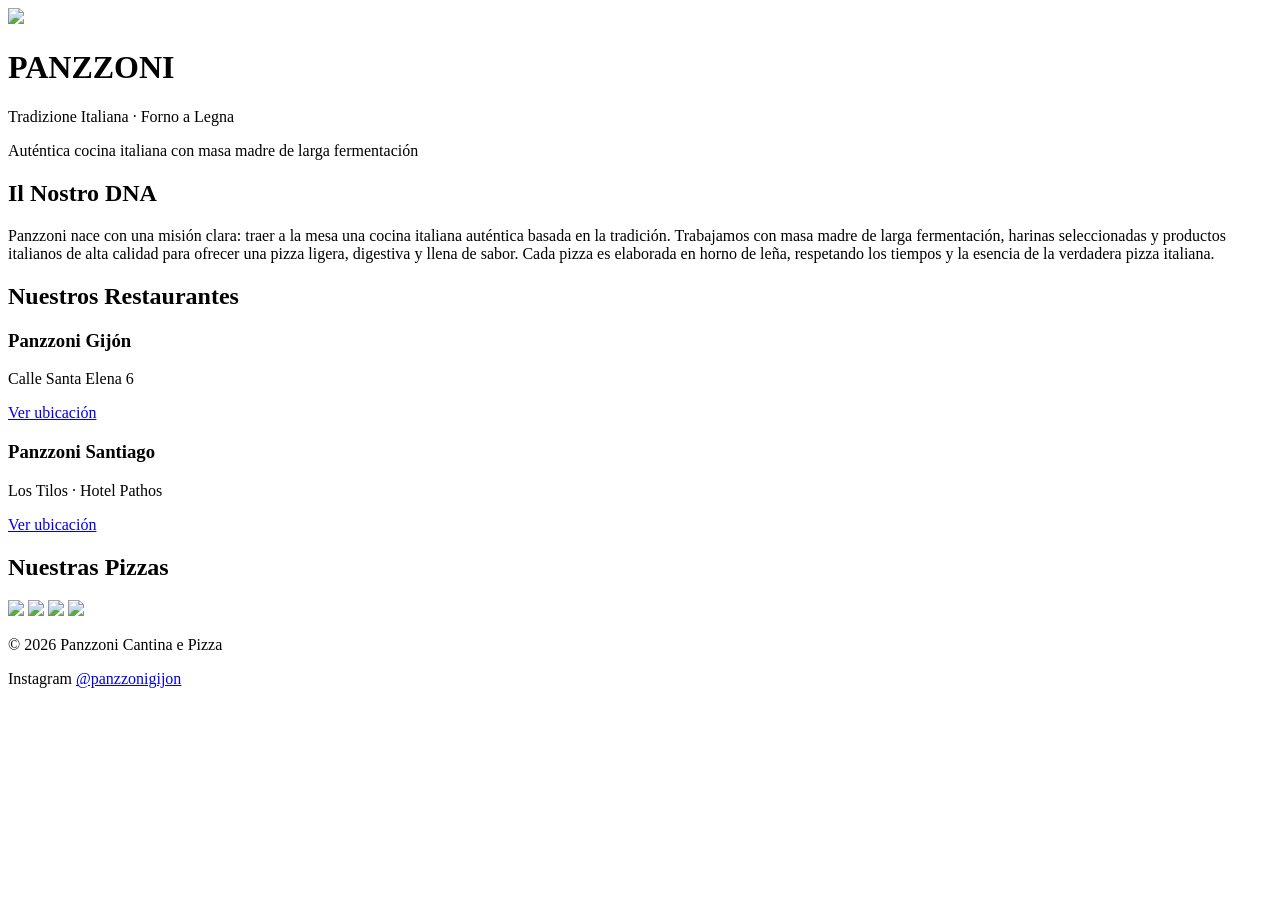
==== index.html @ 4ccec6ad "Update index.html" ====
<!DOCTYPE html>
<html lang="es">

<head>

<meta charset="UTF-8">
<meta name="viewport" content="width=device-width, initial-scale=1">

<title>Panzzoni Cantina e Pizza</title>

<link rel="stylesheet" href="style.css">

</head>

<body>


<header class="hero">

<img src="images/logo.png" class="logo">

<h1>PANZZONI</h1>

<p>
Tradizione Italiana · Forno a Legna
</p>

<p class="subtitle">
Auténtica cocina italiana con masa madre de larga fermentación
</p>

</header>



<section class="story">

<h2>Il Nostro DNA</h2>

<p>

Panzzoni nace con una misión clara:
traer a la mesa una cocina italiana auténtica basada en la tradición.

Trabajamos con masa madre de larga fermentación,
harinas seleccionadas y productos italianos de alta calidad
para ofrecer una pizza ligera, digestiva y llena de sabor.

Cada pizza es elaborada en horno de leña,
respetando los tiempos y la esencia de la verdadera pizza italiana.

</p>

</section>



<section class="locations">

<h2>Nuestros Restaurantes</h2>

<div class="cards">

<div class="card">

<h3>Panzzoni Gijón</h3>

<p>
Calle Santa Elena 6
</p>

<a href="https://maps.google.com/?q=Calle Santa Elena 6 Gijon" target="_blank">

Ver ubicación

</a>

</div>



<div class="card">

<h3>Panzzoni Santiago</h3>

<p>
Los Tilos · Hotel Pathos
</p>

<a href="https://maps.google.com/?q=Urbanización Los Tilos Santiago de Compostela" target="_blank">

Ver ubicación

</a>

</div>

</div>

</section>



<section class="menu">

<h2>Nuestras Pizzas</h2>

<div class="gallery">

<img src="images/margherita.jpg">
<img src="images/diavola.jpg">
<img src="images/carbonara.jpg">
<img src="images/mortadela.jpg">

</div>

</section>



<footer>

<p>
© 2026 Panzzoni Cantina e Pizza
</p>

<p>

Instagram

<a href="https://instagram.com/panzzonigijon">

@panzzonigijon

</a>

</p>

</footer>


</body>

</html>
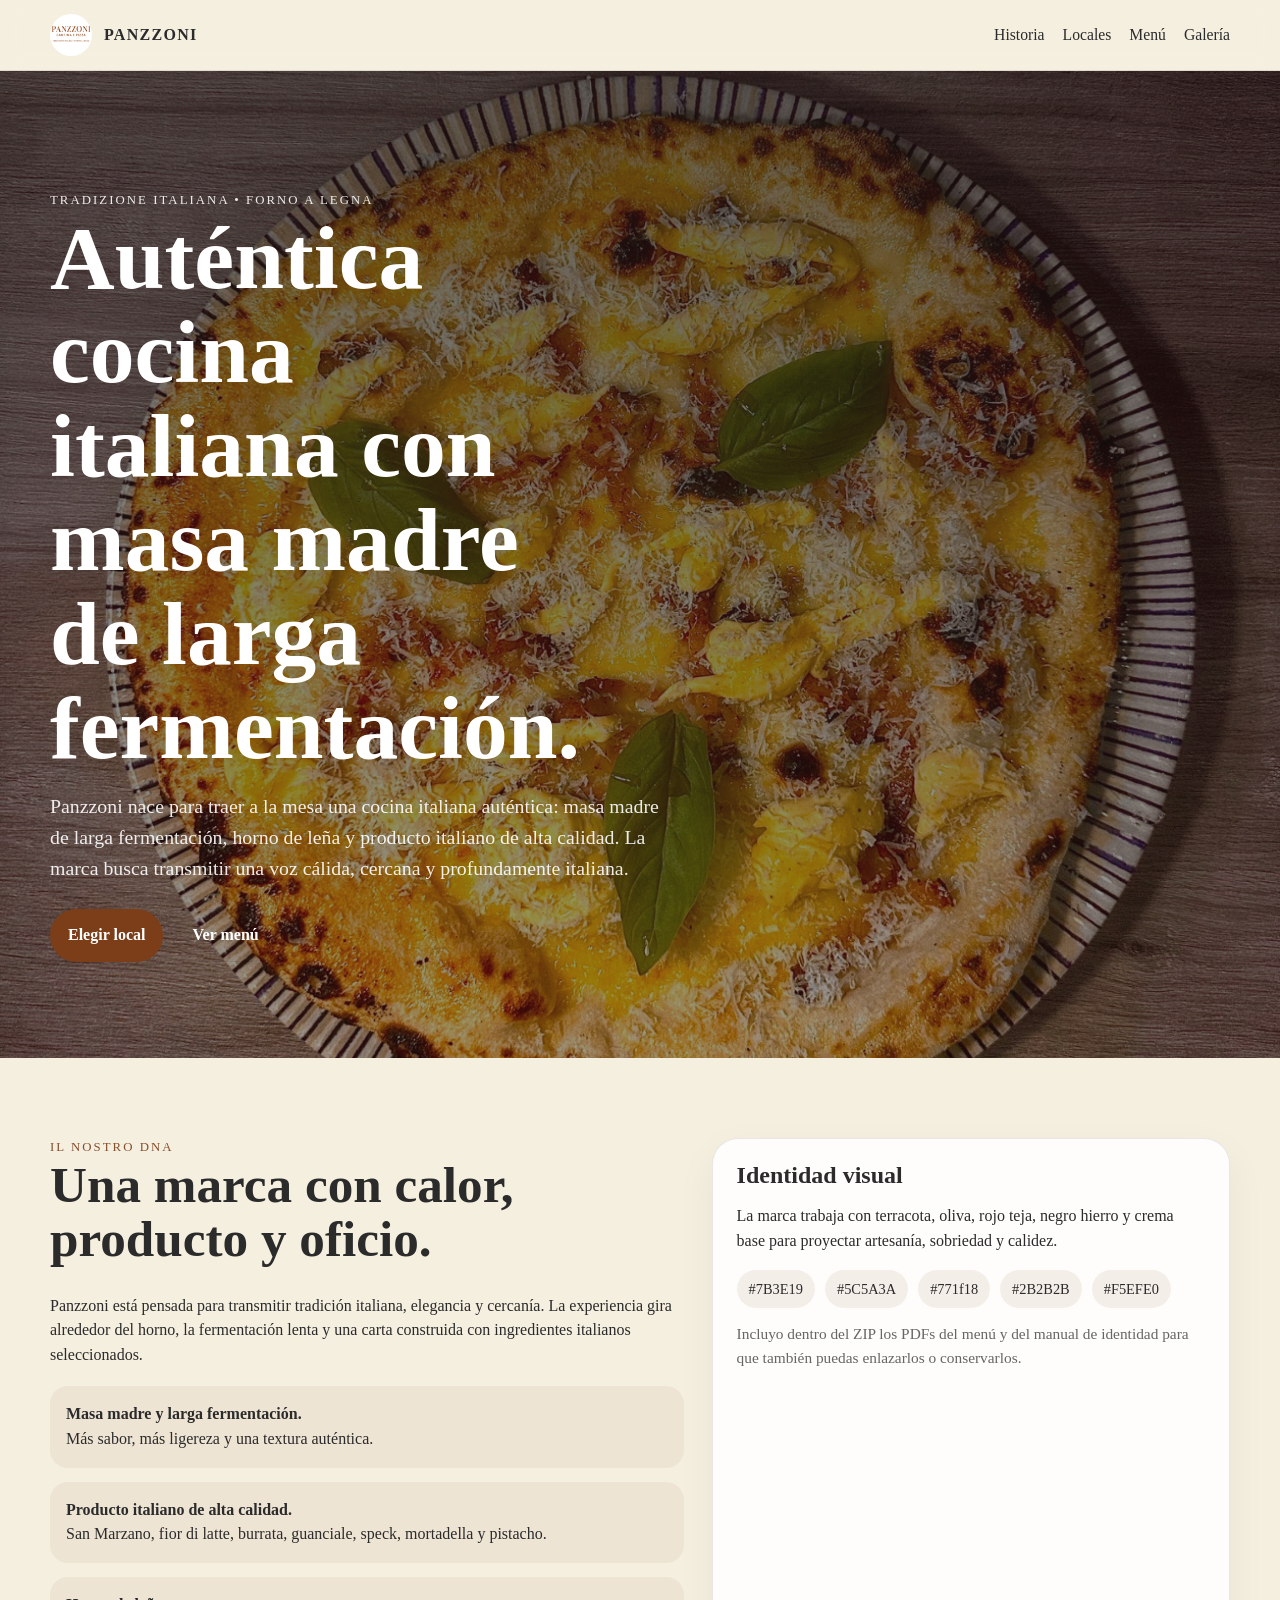
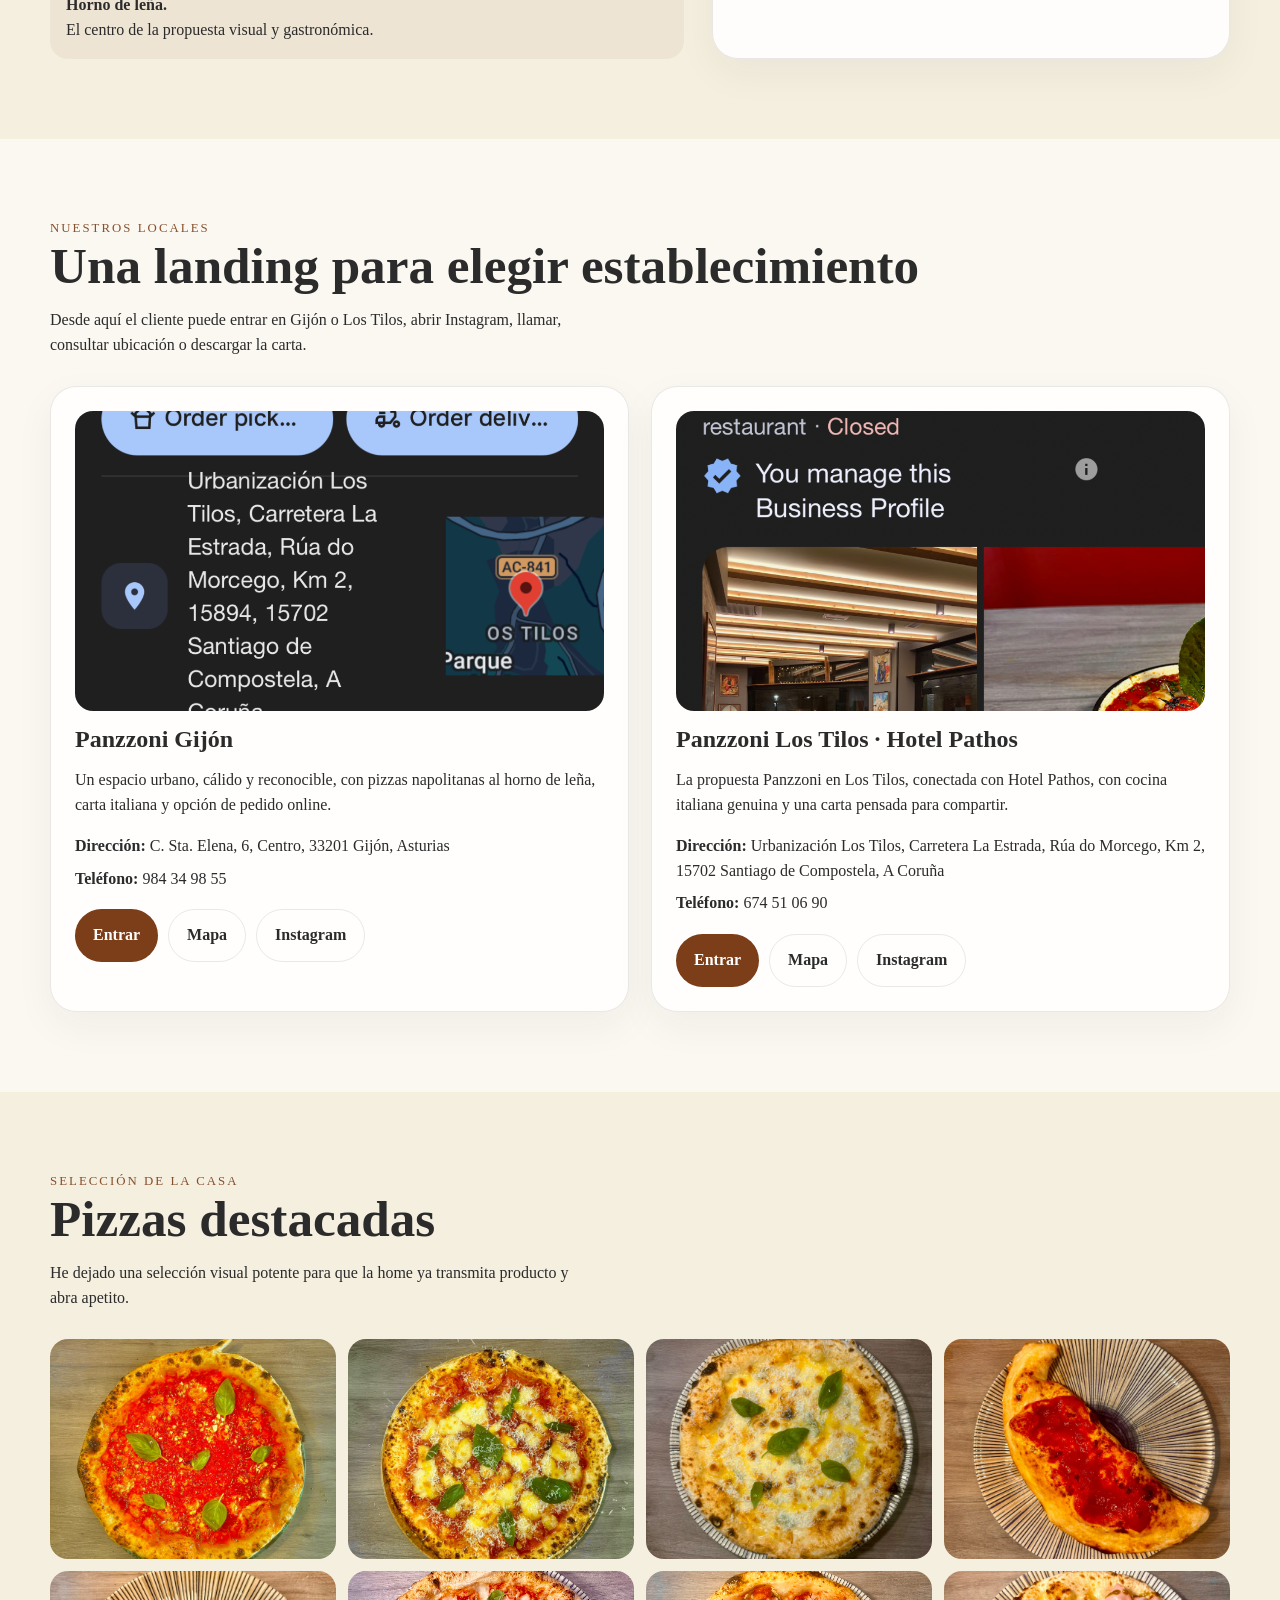
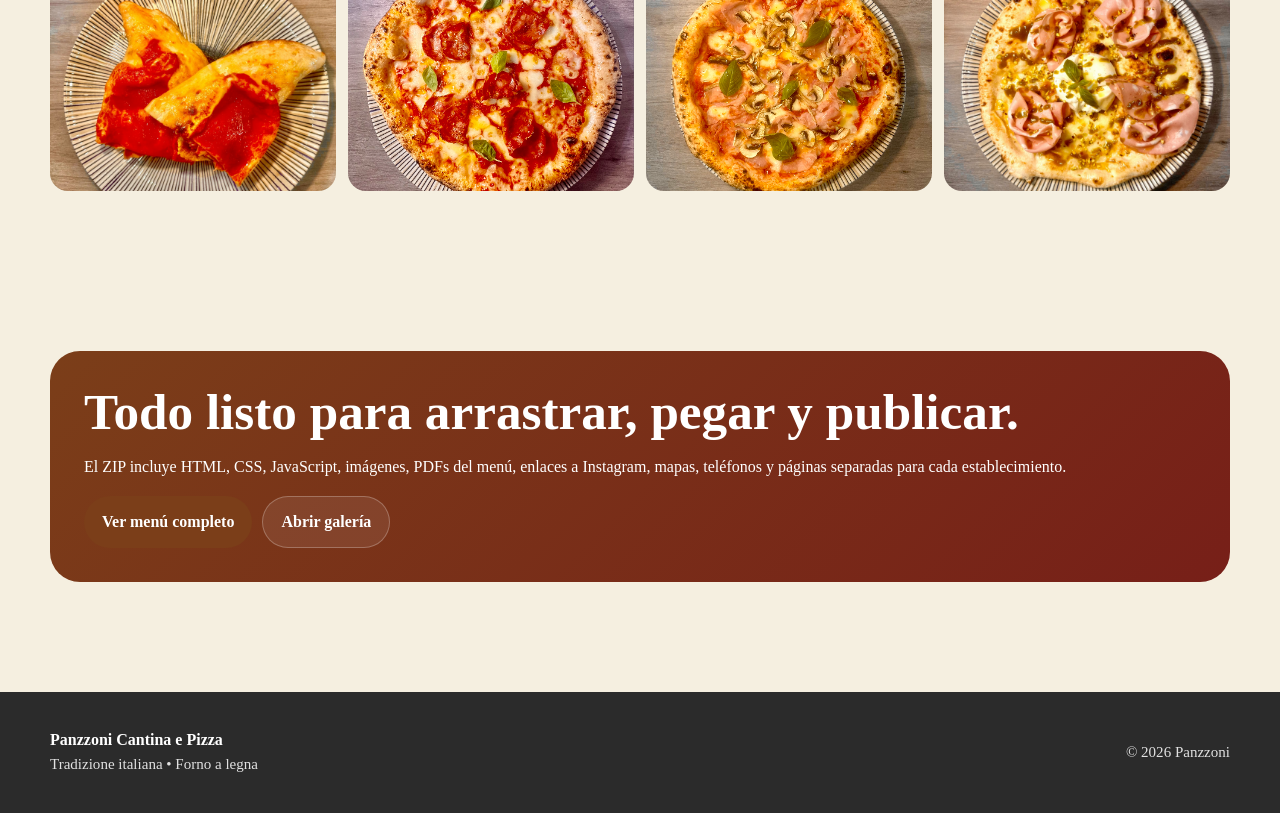
==== commit aaaf7d4d: "Add files via upload" ====
--- a/index.html
+++ b/index.html
@@ -1,144 +1,147 @@
-<!DOCTYPE html>
+<!doctype html>
 <html lang="es">
-
 <head>
-
-<meta charset="UTF-8">
-<meta name="viewport" content="width=device-width, initial-scale=1">
-
-<title>Panzzoni Cantina e Pizza</title>
-
-<link rel="stylesheet" href="style.css">
-
+  <meta charset="utf-8">
+  <meta name="viewport" content="width=device-width, initial-scale=1">
+  <title>Panzzoni Cantina e Pizza</title>
+  <meta name="description" content="Landing de Panzzoni con selección de local, menú y galería.">
+  <link rel="stylesheet" href="assets/css/styles.css">
 </head>
-
 <body>
-
-
-<header class="hero">
-
-<img src="images/logo.png" class="logo">
-
-<h1>PANZZONI</h1>
-
-<p>
-Tradizione Italiana · Forno a Legna
-</p>
-
-<p class="subtitle">
-Auténtica cocina italiana con masa madre de larga fermentación
-</p>
-
+<header class="topbar">
+  <div class="container nav">
+    <a class="brand" href="index.html">
+      <img src="assets/images/logo.png" alt="Logo Panzzoni">
+      <span>PANZZONI</span>
+    </a>
+    <nav class="nav-links">
+      <a href="index.html#historia">Historia</a>
+      <a href="index.html#locales">Locales</a>
+      <a href="menu.html">Menú</a>
+      <a href="galeria.html">Galería</a>
+    </nav>
+  </div>
 </header>
 
-
-
-<section class="story">
-
-<h2>Il Nostro DNA</h2>
-
-<p>
-
-Panzzoni nace con una misión clara:
-traer a la mesa una cocina italiana auténtica basada en la tradición.
-
-Trabajamos con masa madre de larga fermentación,
-harinas seleccionadas y productos italianos de alta calidad
-para ofrecer una pizza ligera, digestiva y llena de sabor.
-
-Cada pizza es elaborada en horno de leña,
-respetando los tiempos y la esencia de la verdadera pizza italiana.
-
-</p>
-
+<section class="hero" style="background-image:linear-gradient(180deg, rgba(20,20,20,.66), rgba(20,20,20,.42)), url('assets/images/carbonara-autentica.jpg')">
+  <div class="container">
+    <div class="kicker">Tradizione italiana • Forno a legna</div>
+    <h1>Auténtica cocina italiana con masa madre de larga fermentación.</h1>
+    <p class="lead">Panzzoni nace para traer a la mesa una cocina italiana auténtica: masa madre de larga fermentación, horno de leña y producto italiano de alta calidad. La marca busca transmitir una voz cálida, cercana y profundamente italiana.</p>
+    <div class="hero-actions">
+      <a class="btn" href="#locales">Elegir local</a>
+      <a class="btn-outline" href="menu.html">Ver menú</a>
+    </div>
+  </div>
 </section>
 
-
-
-<section class="locations">
-
-<h2>Nuestros Restaurantes</h2>
-
-<div class="cards">
-
-<div class="card">
-
-<h3>Panzzoni Gijón</h3>
-
-<p>
-Calle Santa Elena 6
-</p>
-
-<a href="https://maps.google.com/?q=Calle Santa Elena 6 Gijon" target="_blank">
-
-Ver ubicación
-
-</a>
-
-</div>
-
-
-
-<div class="card">
-
-<h3>Panzzoni Santiago</h3>
-
-<p>
-Los Tilos · Hotel Pathos
-</p>
-
-<a href="https://maps.google.com/?q=Urbanización Los Tilos Santiago de Compostela" target="_blank">
-
-Ver ubicación
-
-</a>
-
-</div>
-
-</div>
-
+<section class="section" id="historia">
+  <div class="container grid-2">
+    <div>
+      <div class="section-header">
+        <div class="kicker" style="color:var(--terracotta)">Il nostro DNA</div>
+        <h2>Una marca con calor, producto y oficio.</h2>
+      </div>
+      <p>Panzzoni está pensada para transmitir tradición italiana, elegancia y cercanía. La experiencia gira alrededor del horno, la fermentación lenta y una carta construida con ingredientes italianos seleccionados.</p>
+      <div class="feature-list">
+        <div class="feature"><strong>Masa madre y larga fermentación.</strong><br>Más sabor, más ligereza y una textura auténtica.</div>
+        <div class="feature"><strong>Producto italiano de alta calidad.</strong><br>San Marzano, fior di latte, burrata, guanciale, speck, mortadella y pistacho.</div>
+        <div class="feature"><strong>Horno de leña.</strong><br>El centro de la propuesta visual y gastronómica.</div>
+      </div>
+    </div>
+    <div class="card">
+      <h3>Identidad visual</h3>
+      <p>La marca trabaja con terracota, oliva, rojo teja, negro hierro y crema base para proyectar artesanía, sobriedad y calidez.</p>
+      <div class="chips">
+        <span class="badge">#7B3E19</span>
+        <span class="badge">#5C5A3A</span>
+        <span class="badge">#771f18</span>
+        <span class="badge">#2B2B2B</span>
+        <span class="badge">#F5EFE0</span>
+      </div>
+      <p class="note" style="margin-top:14px">Incluyo dentro del ZIP los PDFs del menú y del manual de identidad para que también puedas enlazarlos o conservarlos.</p>
+    </div>
+  </div>
 </section>
 
+<section class="section section-alt" id="locales">
+  <div class="container">
+    <div class="section-header">
+      <div class="kicker" style="color:var(--terracotta)">Nuestros locales</div>
+      <h2>Una landing para elegir establecimiento</h2>
+      <p>Desde aquí el cliente puede entrar en Gijón o Los Tilos, abrir Instagram, llamar, consultar ubicación o descargar la carta.</p>
+    </div>
+    <div class="location-grid">
 
-
-<section class="menu">
-
-<h2>Nuestras Pizzas</h2>
-
-<div class="gallery">
-
-<img src="images/margherita.jpg">
-<img src="images/diavola.jpg">
-<img src="images/carbonara.jpg">
-<img src="images/mortadela.jpg">
-
-</div>
-
+      <article class="card location-card">
+        <img src="assets/images/gijon-space.png" alt="Panzzoni Gijón">
+        <h3>Panzzoni Gijón</h3>
+        <p>Un espacio urbano, cálido y reconocible, con pizzas napolitanas al horno de leña, carta italiana y opción de pedido online.</p>
+        <div class="location-meta">
+          <div><strong>Dirección:</strong> C. Sta. Elena, 6, Centro, 33201 Gijón, Asturias</div>
+          <div><strong>Teléfono:</strong> <a href="tel:+34984349855">984 34 98 55</a></div>
+        </div>
+        <div class="location-actions" style="margin-top:18px">
+          <a class="btn" href="gijon.html">Entrar</a>
+          <a class="btn-outline" target="_blank" href="https://maps.google.com/?q=C.+Sta.+Elena,+6,+Centro,+33201+Gijón,+Asturias">Mapa</a>
+          <a class="btn-outline" target="_blank" href="https://www.instagram.com/panzzonigijon?utm_source=ig_web_button_share_sheet&igsh=ZDNlZDc0MzIxNw==">Instagram</a>
+        </div>
+      </article>
+    
+      <article class="card location-card">
+        <img src="assets/images/santiago-google.png" alt="Panzzoni Los Tilos · Hotel Pathos">
+        <h3>Panzzoni Los Tilos · Hotel Pathos</h3>
+        <p>La propuesta Panzzoni en Los Tilos, conectada con Hotel Pathos, con cocina italiana genuina y una carta pensada para compartir.</p>
+        <div class="location-meta">
+          <div><strong>Dirección:</strong> Urbanización Los Tilos, Carretera La Estrada, Rúa do Morcego, Km 2, 15702 Santiago de Compostela, A Coruña</div>
+          <div><strong>Teléfono:</strong> <a href="tel:+34674510690">674 51 06 90</a></div>
+        </div>
+        <div class="location-actions" style="margin-top:18px">
+          <a class="btn" href="santiago.html">Entrar</a>
+          <a class="btn-outline" target="_blank" href="https://maps.google.com/?q=Urbanización+Los+Tilos,+Carretera+La+Estrada,+Rúa+do+Morcego,+Km+2,+15702+Santiago+de+Compostela">Mapa</a>
+          <a class="btn-outline" target="_blank" href="https://www.instagram.com/panzzoni_pizza?utm_source=ig_web_button_share_sheet&igsh=ZDNlZDc0MzIxNw==">Instagram</a>
+        </div>
+      </article>
+    
+    </div>
+  </div>
 </section>
 
+<section class="section">
+  <div class="container">
+    <div class="section-header">
+      <div class="kicker" style="color:var(--terracotta)">Selección de la casa</div>
+      <h2>Pizzas destacadas</h2>
+      <p>He dejado una selección visual potente para que la home ya transmita producto y abra apetito.</p>
+    </div>
+    <div class="gallery">
+<img src="assets/images/marinara.jpg" alt="Marinara"><img src="assets/images/margherita-dop.jpg" alt="Margherita DOP"><img src="assets/images/quattro-formaggi.jpg" alt="Quattro Formaggi"><img src="assets/images/calzone-tradizionale.jpg" alt="Calzone Tradizionale"><img src="assets/images/calzone-spinata.jpg" alt="Calzone alla Spinata"><img src="assets/images/diavola.png" alt="Diavola"><img src="assets/images/prosciutto-funghi.png" alt="Prosciutto e Funghi"><img src="assets/images/mortadella-pistacchio.jpg" alt="Mortadella e Pistacchio">
+    </div>
+  </div>
+</section>
 
+<section class="section">
+  <div class="container">
+    <div class="cta">
+      <h2>Todo listo para arrastrar, pegar y publicar.</h2>
+      <p>El ZIP incluye HTML, CSS, JavaScript, imágenes, PDFs del menú, enlaces a Instagram, mapas, teléfonos y páginas separadas para cada establecimiento.</p>
+      <div class="hero-actions">
+        <a class="btn" href="menu.html">Ver menú completo</a>
+        <a class="btn-outline" href="galeria.html" style="background:rgba(255,255,255,.08);border-color:rgba(255,255,255,.25);color:white">Abrir galería</a>
+      </div>
+    </div>
+  </div>
+</section>
 
-<footer>
-
-<p>
-© 2026 Panzzoni Cantina e Pizza
-</p>
-
-<p>
-
-Instagram
-
-<a href="https://instagram.com/panzzonigijon">
-
-@panzzonigijon
-
-</a>
-
-</p>
-
+<footer class="footer">
+  <div class="container footer-grid">
+    <div>
+      <strong>Panzzoni Cantina e Pizza</strong>
+      <div class="small">Tradizione italiana • Forno a legna</div>
+    </div>
+    <div class="small">© <span data-year></span> Panzzoni</div>
+  </div>
 </footer>
-
-
+<script src="assets/js/site.js"></script>
 </body>
-
-</html>
+</html>
--- a/assets/css/styles.css
+++ b/assets/css/styles.css
@@ -0,0 +1,96 @@
+
+:root{
+  --terracotta:#7B3E19;
+  --olive:#5C5A3A;
+  --red:#771f18;
+  --black:#2B2B2B;
+  --cream:#F5EFE0;
+  --paper:#fffdf8;
+  --line:rgba(43,43,43,.10);
+  --max:1180px;
+}
+*{box-sizing:border-box}
+html{scroll-behavior:smooth}
+body{
+  margin:0;
+  font-family: Georgia, "Times New Roman", serif;
+  color:var(--black);
+  background:var(--cream);
+  line-height:1.55;
+}
+img{max-width:100%;display:block}
+a{text-decoration:none;color:inherit}
+.container{width:min(var(--max), calc(100% - 32px));margin:0 auto}
+.topbar{
+  position:sticky;top:0;z-index:40;
+  backdrop-filter: blur(10px);
+  background:rgba(245,239,224,.88);
+  border-bottom:1px solid var(--line);
+}
+.nav{display:flex;align-items:center;justify-content:space-between;gap:16px;padding:14px 0}
+.brand{display:flex;align-items:center;gap:12px;font-weight:700;letter-spacing:.08em}
+.brand img{width:42px;height:42px;object-fit:contain;border-radius:50%;background:white}
+.nav-links{display:flex;gap:18px;align-items:center;flex-wrap:wrap}
+.nav-links a{font-size:.98rem}
+.btn,.btn-outline{
+  display:inline-flex;align-items:center;justify-content:center;gap:8px;
+  padding:13px 18px;border-radius:999px;font-weight:700;transition:.2s ease;
+}
+.btn{background:var(--terracotta);color:white}
+.btn-outline{border:1px solid var(--line);background:transparent}
+.btn:hover,.btn-outline:hover{transform:translateY(-1px);opacity:.94}
+.hero{
+  color:white;position:relative;overflow:hidden;
+  background:linear-gradient(180deg, rgba(20,20,20,.66), rgba(20,20,20,.42)), center/cover no-repeat;
+}
+.hero .container{padding:120px 0 96px}
+.kicker{font-size:.8rem;letter-spacing:.16em;text-transform:uppercase;opacity:.9}
+h1,h2,h3{line-height:1.05;margin:0 0 12px}
+h1{font-size:clamp(2.8rem, 7vw, 5.8rem);max-width:12ch}
+h2{font-size:clamp(2rem, 4vw, 3.3rem)}
+h3{font-size:1.5rem}
+.lead{font-size:clamp(1.04rem, 2vw, 1.24rem);max-width:62ch;color:rgba(255,255,255,.90);margin:16px 0 26px}
+.section{padding:80px 0}
+.section-alt{background:rgba(255,255,255,.56)}
+.section-header{margin-bottom:28px}
+.section-header p{max-width:68ch}
+.grid-2{display:grid;grid-template-columns:1.1fr .9fr;gap:28px}
+.card{
+  background:rgba(255,255,255,.85);
+  border:1px solid var(--line);
+  box-shadow:0 14px 40px rgba(43,43,43,.05);
+  border-radius:26px;padding:24px
+}
+.feature-list{display:grid;gap:14px;margin-top:18px}
+.feature{padding:16px;border-radius:18px;background:rgba(123,62,25,.06)}
+.location-grid{display:grid;grid-template-columns:repeat(2,minmax(0,1fr));gap:22px}
+.location-card img{width:100%;height:300px;object-fit:cover;border-radius:18px;margin-bottom:16px}
+.location-actions,.hero-actions,.chips{display:flex;gap:10px;flex-wrap:wrap}
+.location-meta{display:grid;gap:8px;margin:14px 0 0}
+.menu-grid{display:grid;grid-template-columns:repeat(2,minmax(0,1fr));gap:18px}
+.pizza{
+  display:grid;grid-template-columns:160px 1fr;gap:16px;align-items:start;
+  background:rgba(255,255,255,.88);border:1px solid var(--line);border-radius:22px;padding:14px
+}
+.pizza img{width:100%;height:160px;object-fit:cover;border-radius:16px}
+.pizza .tag{display:inline-block;padding:6px 10px;border-radius:999px;background:rgba(92,90,58,.10);font-size:.85rem;margin-bottom:8px}
+.price{color:var(--terracotta);font-weight:800}
+.gallery{display:grid;grid-template-columns:repeat(4,minmax(0,1fr));gap:12px}
+.gallery img{width:100%;height:220px;object-fit:cover;border-radius:18px}
+.split-media{display:grid;grid-template-columns:1fr 1fr;gap:22px}
+.split-media img{width:100%;height:360px;object-fit:cover;border-radius:22px}
+.cta{background:linear-gradient(135deg,var(--terracotta),var(--red));color:white;border-radius:30px;padding:34px}
+.footer{background:var(--black);color:white;padding:36px 0;margin-top:30px}
+.footer-grid{display:grid;grid-template-columns:1fr auto;gap:16px;align-items:center}
+.small{font-size:.94rem;opacity:.86}
+.note{font-size:.96rem;color:rgba(43,43,43,.72)}
+.list-clean{padding-left:18px}
+.badge{display:inline-block;padding:8px 12px;border-radius:999px;background:rgba(123,62,25,.08);font-size:.9rem}
+@media (max-width: 960px){
+  .grid-2,.location-grid,.menu-grid,.gallery,.split-media,.footer-grid{grid-template-columns:1fr}
+  .pizza{grid-template-columns:1fr}
+  .gallery img,.split-media img{height:260px}
+}
+@media (max-width: 720px){
+  .nav{flex-direction:column;align-items:flex-start}
+}
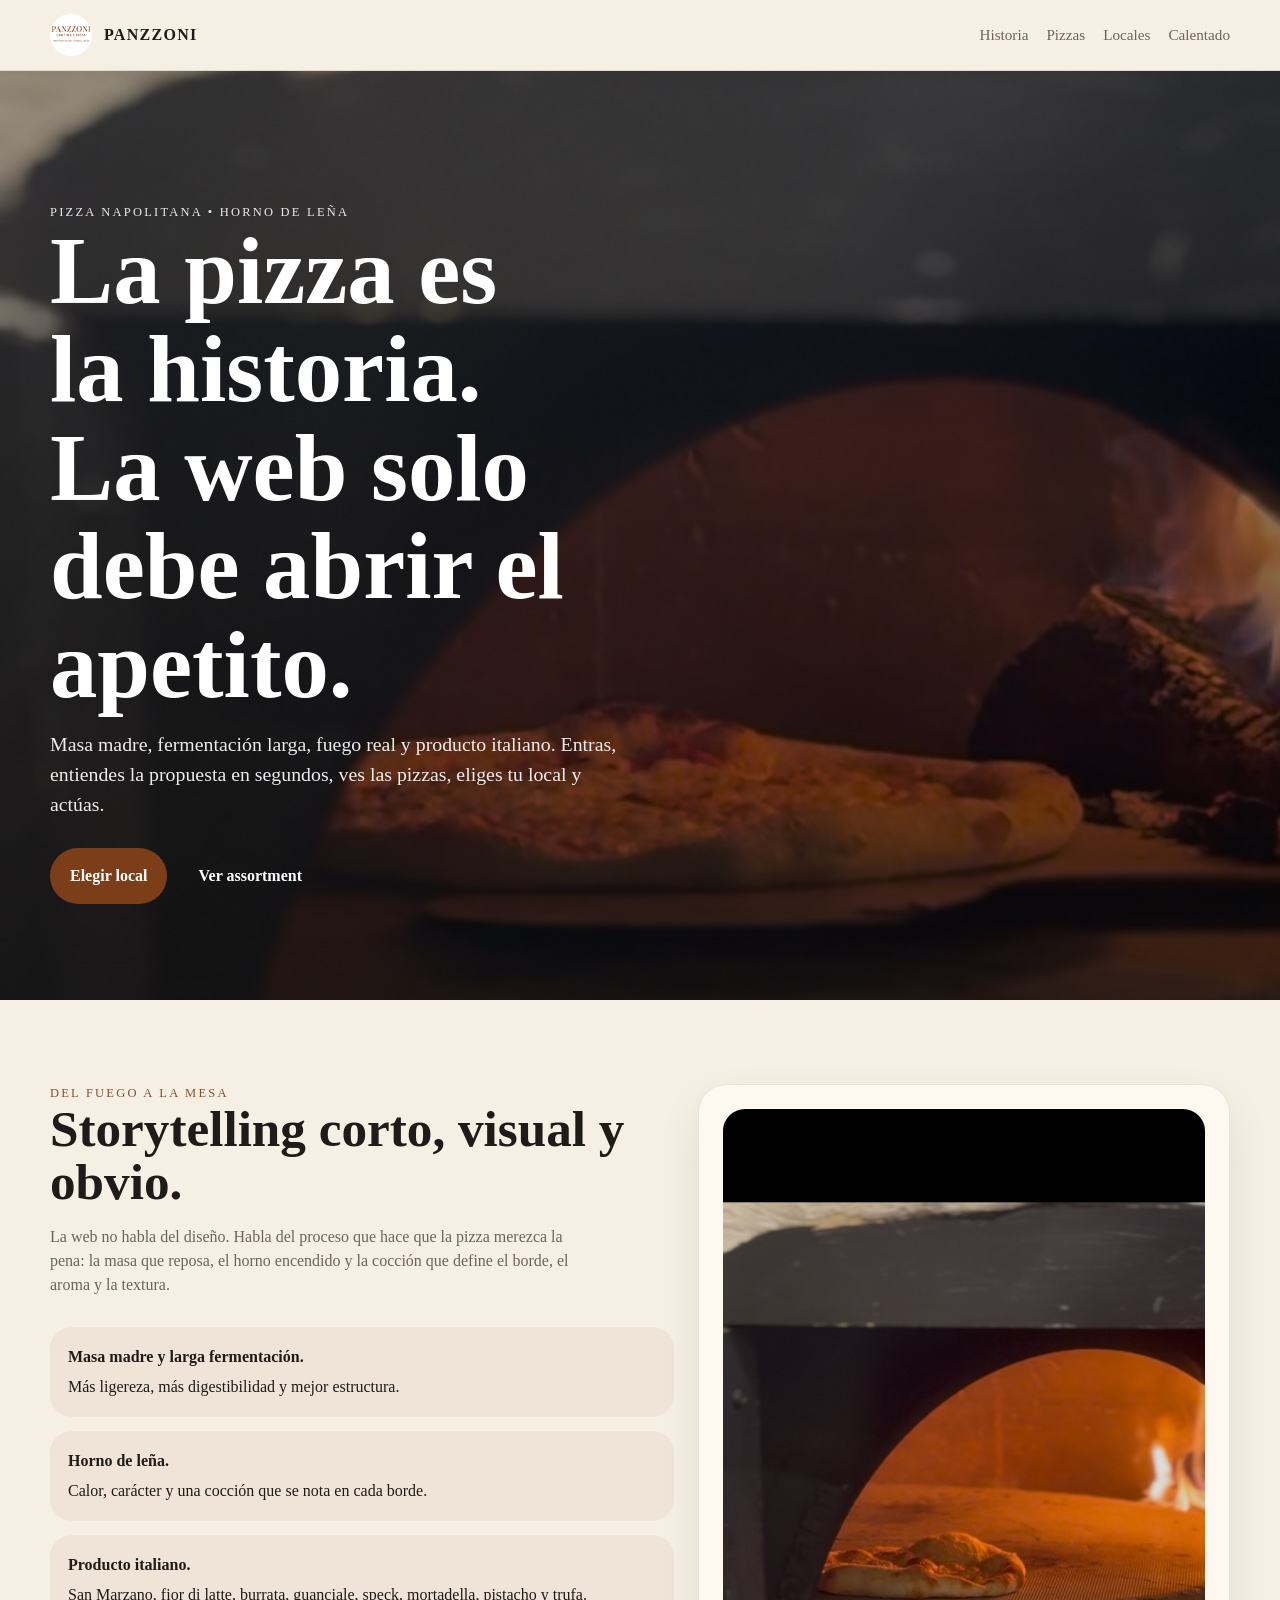
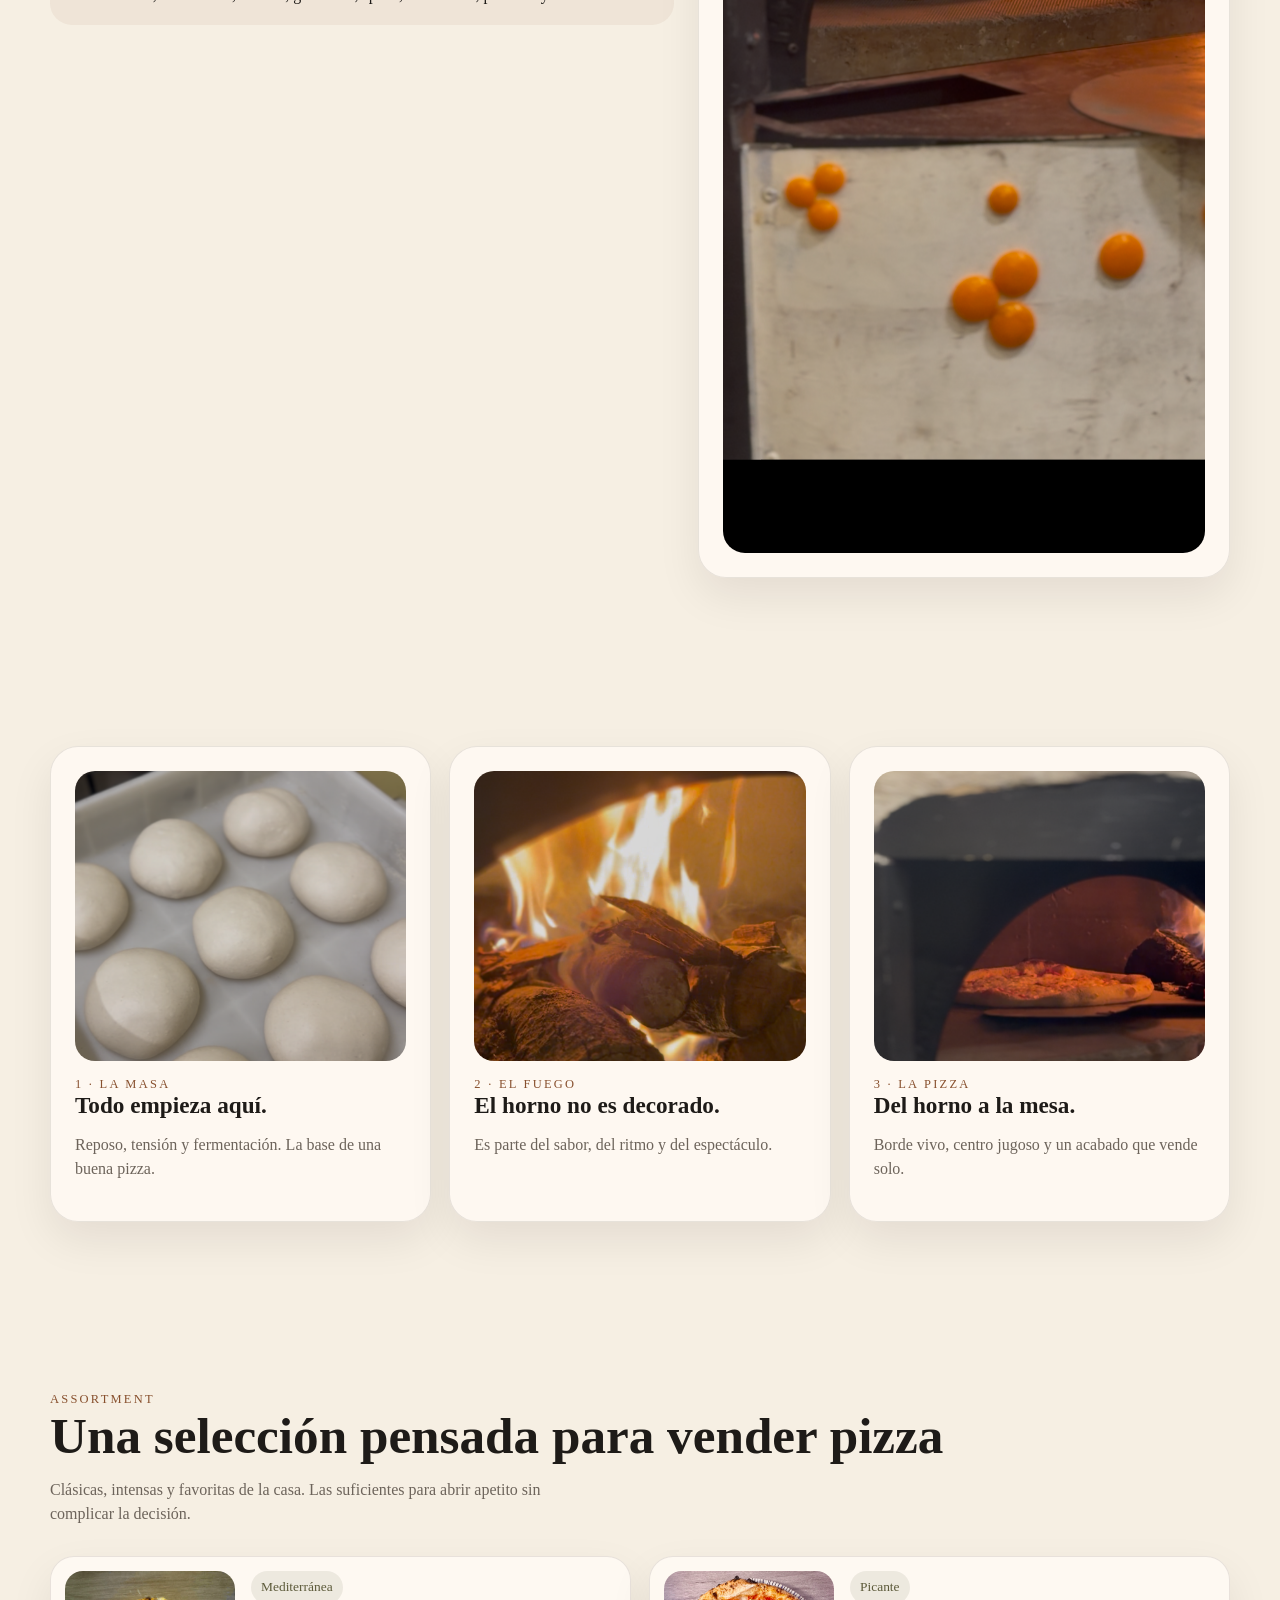
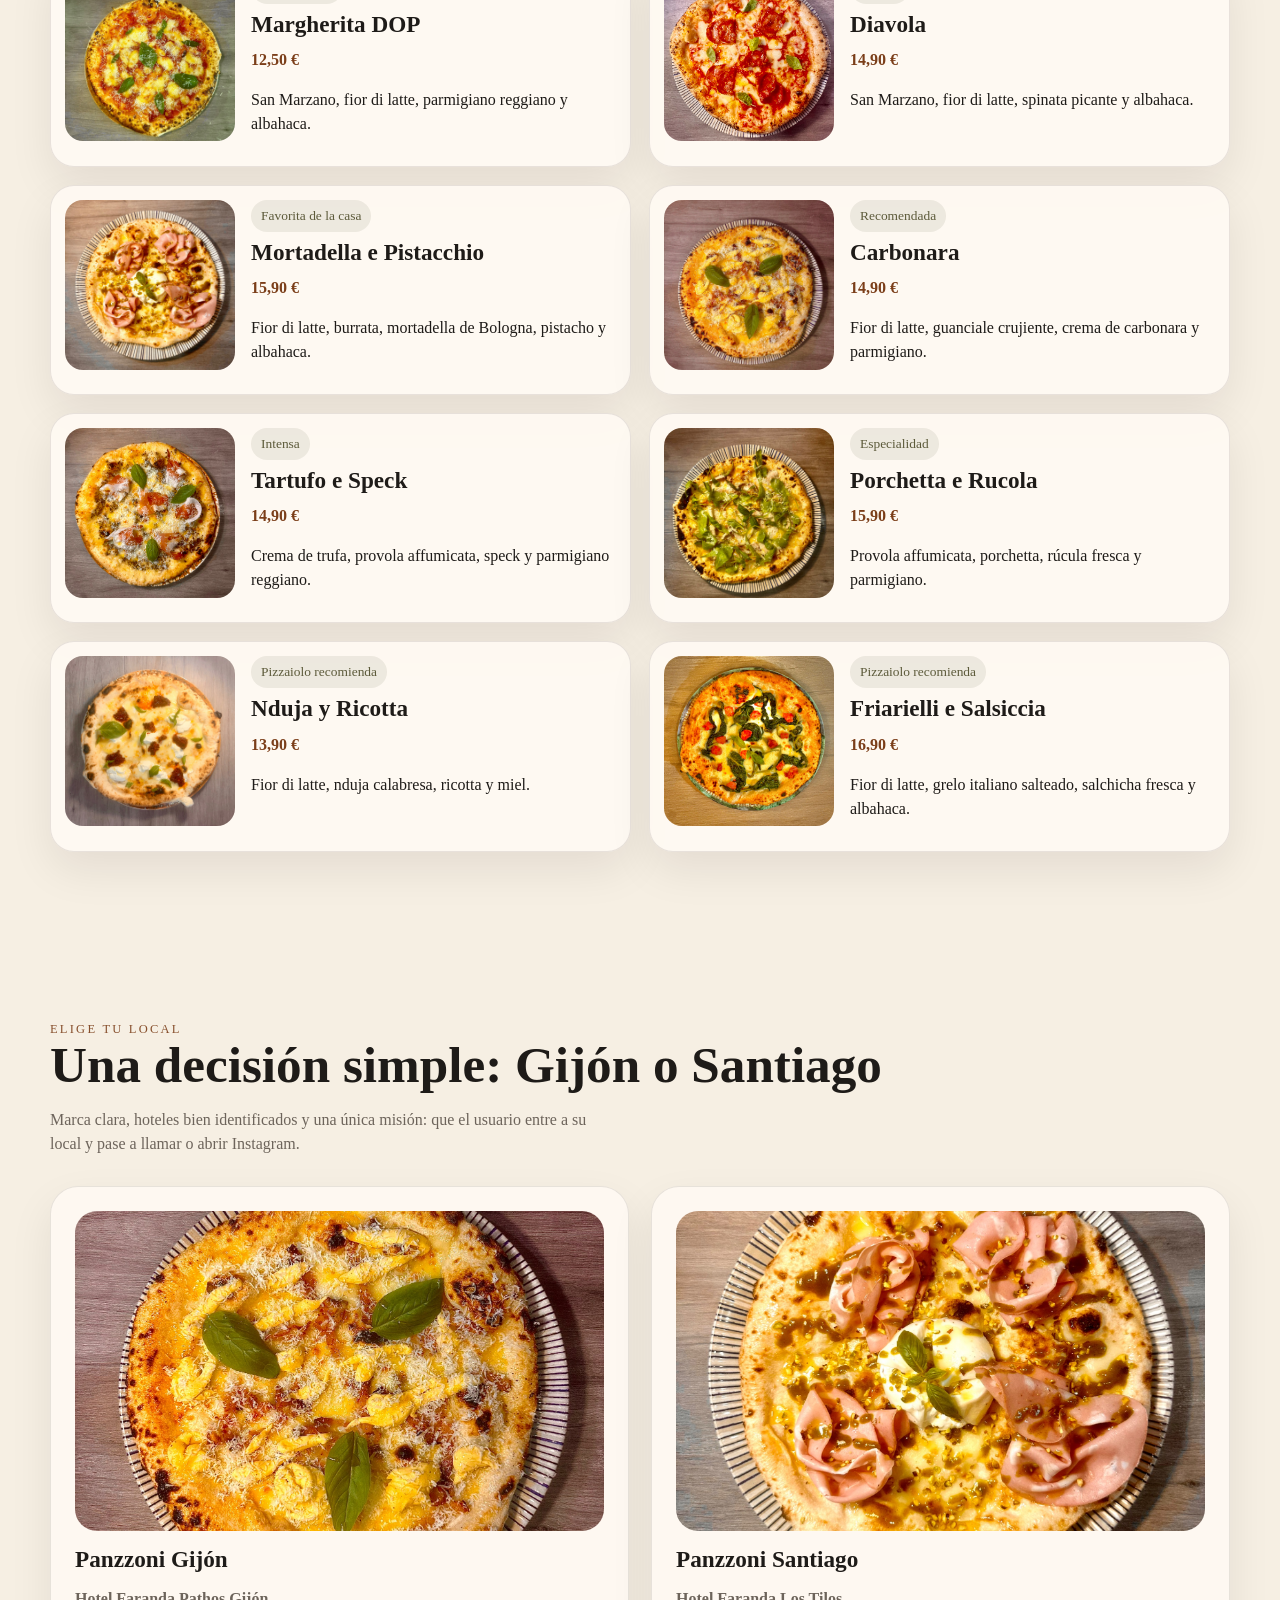
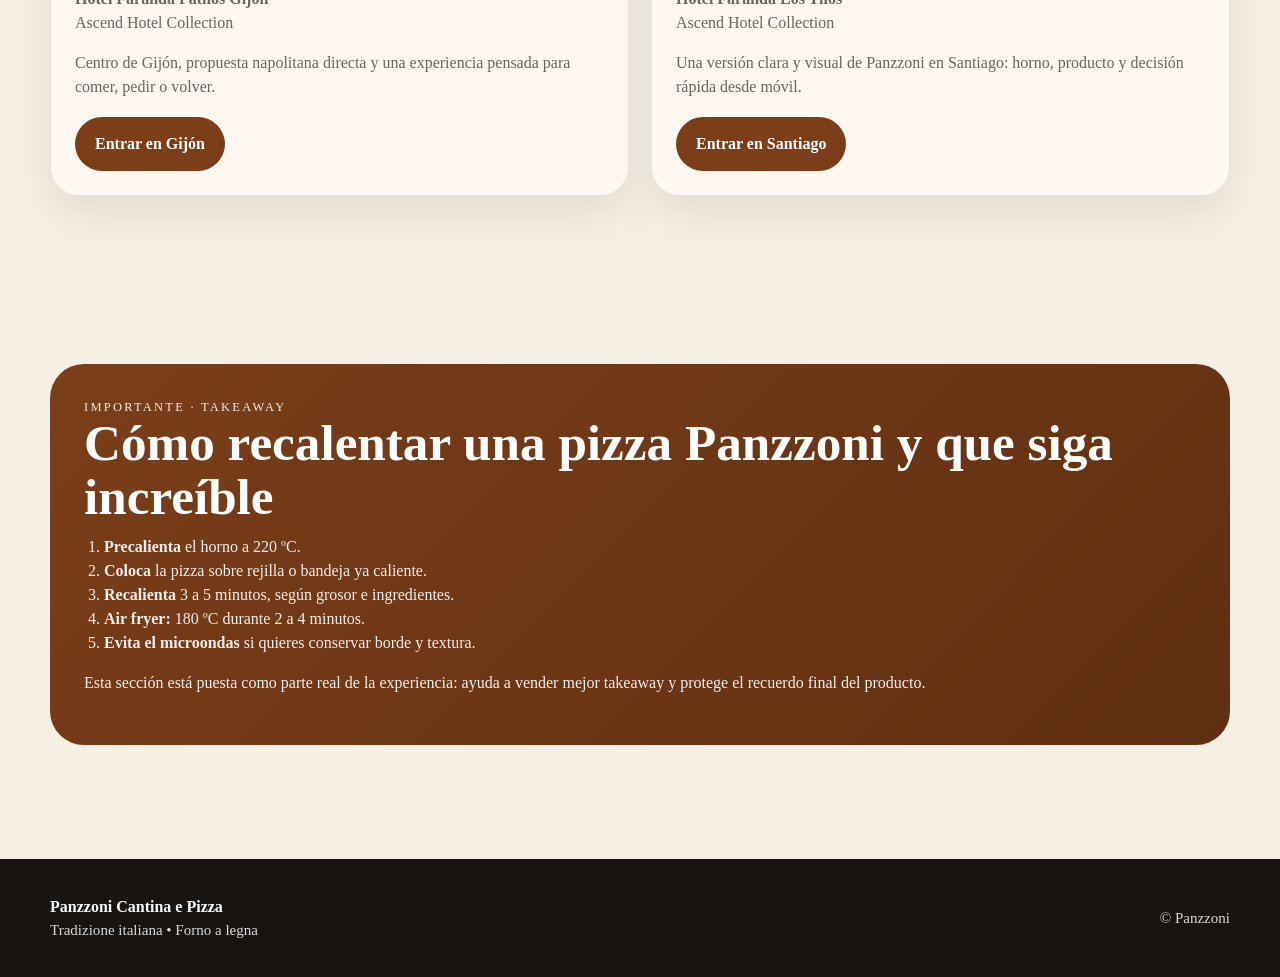
==== commit 2c2d106a: "Add files via upload" ====
--- a/index.html
+++ b/index.html
@@ -1,36 +1,33 @@
 <!doctype html>
 <html lang="es">
 <head>
-  <meta charset="utf-8">
-  <meta name="viewport" content="width=device-width, initial-scale=1">
-  <title>Panzzoni Cantina e Pizza</title>
-  <meta name="description" content="Landing de Panzzoni con selección de local, menú y galería.">
-  <link rel="stylesheet" href="assets/css/styles.css">
+<meta charset="utf-8">
+<meta name="viewport" content="width=device-width, initial-scale=1">
+<title>Panzzoni · Pizza napolitana al horno de leña</title>
+<meta name="description" content="Web de Panzzoni centrada en storytelling, pizzas y elección de local.">
+<link rel="stylesheet" href="assets/css/styles.css">
 </head>
 <body>
 <header class="topbar">
   <div class="container nav">
-    <a class="brand" href="index.html">
-      <img src="assets/images/logo.png" alt="Logo Panzzoni">
-      <span>PANZZONI</span>
-    </a>
+    <a class="brand" href="index.html"><img src="assets/images/logo.png" alt="Panzzoni"><span>PANZZONI</span></a>
     <nav class="nav-links">
       <a href="index.html#historia">Historia</a>
+      <a href="index.html#pizzas">Pizzas</a>
       <a href="index.html#locales">Locales</a>
-      <a href="menu.html">Menú</a>
-      <a href="galeria.html">Galería</a>
+      <a href="index.html#calentado">Calentado</a>
     </nav>
   </div>
 </header>
 
-<section class="hero" style="background-image:linear-gradient(180deg, rgba(20,20,20,.66), rgba(20,20,20,.42)), url('assets/images/carbonara-autentica.jpg')">
+<section class="hero" style="background-image:url('assets/images/story-oven-pizza.png')">
   <div class="container">
-    <div class="kicker">Tradizione italiana • Forno a legna</div>
-    <h1>Auténtica cocina italiana con masa madre de larga fermentación.</h1>
-    <p class="lead">Panzzoni nace para traer a la mesa una cocina italiana auténtica: masa madre de larga fermentación, horno de leña y producto italiano de alta calidad. La marca busca transmitir una voz cálida, cercana y profundamente italiana.</p>
-    <div class="hero-actions">
+    <div class="kicker">Pizza napolitana • horno de leña</div>
+    <h1>La pizza es la historia. La web solo debe abrir el apetito.</h1>
+    <p class="lead">Masa madre, fermentación larga, fuego real y producto italiano. Entras, entiendes la propuesta en segundos, ves las pizzas, eliges tu local y actúas.</p>
+    <div class="cta-row">
       <a class="btn" href="#locales">Elegir local</a>
-      <a class="btn-outline" href="menu.html">Ver menú</a>
+      <a class="btn-outline" href="#pizzas">Ver assortment</a>
     </div>
   </div>
 </section>
@@ -39,109 +36,83 @@
   <div class="container grid-2">
     <div>
       <div class="section-header">
-        <div class="kicker" style="color:var(--terracotta)">Il nostro DNA</div>
-        <h2>Una marca con calor, producto y oficio.</h2>
+        <div class="kicker" style="color:var(--terracotta)">Del fuego a la mesa</div>
+        <h2>Storytelling corto, visual y obvio.</h2>
+        <p>La web no habla del diseño. Habla del proceso que hace que la pizza merezca la pena: la masa que reposa, el horno encendido y la cocción que define el borde, el aroma y la textura.</p>
       </div>
-      <p>Panzzoni está pensada para transmitir tradición italiana, elegancia y cercanía. La experiencia gira alrededor del horno, la fermentación lenta y una carta construida con ingredientes italianos seleccionados.</p>
-      <div class="feature-list">
-        <div class="feature"><strong>Masa madre y larga fermentación.</strong><br>Más sabor, más ligereza y una textura auténtica.</div>
-        <div class="feature"><strong>Producto italiano de alta calidad.</strong><br>San Marzano, fior di latte, burrata, guanciale, speck, mortadella y pistacho.</div>
-        <div class="feature"><strong>Horno de leña.</strong><br>El centro de la propuesta visual y gastronómica.</div>
+      <div class="story-list">
+        <div class="story-item"><strong>Masa madre y larga fermentación.</strong> Más ligereza, más digestibilidad y mejor estructura.</div>
+        <div class="story-item"><strong>Horno de leña.</strong> Calor, carácter y una cocción que se nota en cada borde.</div>
+        <div class="story-item"><strong>Producto italiano.</strong> San Marzano, fior di latte, burrata, guanciale, speck, mortadella, pistacho y trufa.</div>
       </div>
     </div>
-    <div class="card">
-      <h3>Identidad visual</h3>
-      <p>La marca trabaja con terracota, oliva, rojo teja, negro hierro y crema base para proyectar artesanía, sobriedad y calidez.</p>
-      <div class="chips">
-        <span class="badge">#7B3E19</span>
-        <span class="badge">#5C5A3A</span>
-        <span class="badge">#771f18</span>
-        <span class="badge">#2B2B2B</span>
-        <span class="badge">#F5EFE0</span>
-      </div>
-      <p class="note" style="margin-top:14px">Incluyo dentro del ZIP los PDFs del menú y del manual de identidad para que también puedas enlazarlos o conservarlos.</p>
+    <div class="card media"><img src="assets/images/story-oven-dough.png" alt="Pizza entrando al horno"></div>
+  </div>
+</section>
+
+<section class="section">
+  <div class="container process">
+    <article class="card process-card"><img src="assets/images/story-dough.png" alt="Bolas de masa"><div class="copy"><div class="kicker" style="color:var(--terracotta)">1 · La masa</div><h3>Todo empieza aquí.</h3><p class="muted">Reposo, tensión y fermentación. La base de una buena pizza.</p></div></article>
+    <article class="card process-card"><img src="assets/images/story-fire.png" alt="Fuego del horno"><div class="copy"><div class="kicker" style="color:var(--terracotta)">2 · El fuego</div><h3>El horno no es decorado.</h3><p class="muted">Es parte del sabor, del ritmo y del espectáculo.</p></div></article>
+    <article class="card process-card"><img src="assets/images/story-oven-pizza.png" alt="Pizza en horno"><div class="copy"><div class="kicker" style="color:var(--terracotta)">3 · La pizza</div><h3>Del horno a la mesa.</h3><p class="muted">Borde vivo, centro jugoso y un acabado que vende solo.</p></div></article>
+  </div>
+</section>
+
+<section class="section" id="pizzas">
+  <div class="container">
+    <div class="section-header">
+      <div class="kicker" style="color:var(--terracotta)">Assortment</div>
+      <h2>Una selección pensada para vender pizza</h2>
+      <p>Clásicas, intensas y favoritas de la casa. Las suficientes para abrir apetito sin complicar la decisión.</p>
+    </div>
+    <div class="assortment"><article class="pizza-card"><img src="assets/images/margherita.jpg" alt="Margherita DOP"><div><div class="tag">Mediterránea</div><h3>Margherita DOP</h3><div class="price">12,50 €</div><p>San Marzano, fior di latte, parmigiano reggiano y albahaca.</p></div></article><article class="pizza-card"><img src="assets/images/diavola.png" alt="Diavola"><div><div class="tag">Picante</div><h3>Diavola</h3><div class="price">14,90 €</div><p>San Marzano, fior di latte, spinata picante y albahaca.</p></div></article><article class="pizza-card"><img src="assets/images/mortadella-pistacchio.jpg" alt="Mortadella e Pistacchio"><div><div class="tag">Favorita de la casa</div><h3>Mortadella e Pistacchio</h3><div class="price">15,90 €</div><p>Fior di latte, burrata, mortadella de Bologna, pistacho y albahaca.</p></div></article><article class="pizza-card"><img src="assets/images/carbonara.jpg" alt="Carbonara"><div><div class="tag">Recomendada</div><h3>Carbonara</h3><div class="price">14,90 €</div><p>Fior di latte, guanciale crujiente, crema de carbonara y parmigiano.</p></div></article><article class="pizza-card"><img src="assets/images/tartufo-speck.jpg" alt="Tartufo e Speck"><div><div class="tag">Intensa</div><h3>Tartufo e Speck</h3><div class="price">14,90 €</div><p>Crema de trufa, provola affumicata, speck y parmigiano reggiano.</p></div></article><article class="pizza-card"><img src="assets/images/porchetta-rucola.jpg" alt="Porchetta e Rucola"><div><div class="tag">Especialidad</div><h3>Porchetta e Rucola</h3><div class="price">15,90 €</div><p>Provola affumicata, porchetta, rúcula fresca y parmigiano.</p></div></article><article class="pizza-card"><img src="assets/images/nduja-ricotta.jpg" alt="Nduja y Ricotta"><div><div class="tag">Pizzaiolo recomienda</div><h3>Nduja y Ricotta</h3><div class="price">13,90 €</div><p>Fior di latte, nduja calabresa, ricotta y miel.</p></div></article><article class="pizza-card"><img src="assets/images/friarielli.jpg" alt="Friarielli e Salsiccia"><div><div class="tag">Pizzaiolo recomienda</div><h3>Friarielli e Salsiccia</h3><div class="price">16,90 €</div><p>Fior di latte, grelo italiano salteado, salchicha fresca y albahaca.</p></div></article></div>
+  </div>
+</section>
+
+<section class="section" id="locales">
+  <div class="container">
+    <div class="section-header">
+      <div class="kicker" style="color:var(--terracotta)">Elige tu local</div>
+      <h2>Una decisión simple: Gijón o Santiago</h2>
+      <p>Marca clara, hoteles bien identificados y una única misión: que el usuario entre a su local y pase a llamar o abrir Instagram.</p>
+    </div>
+    <div class="locations">
+      <article class="card location-card">
+        <img src="assets/images/carbonara.jpg" alt="Panzzoni Gijón">
+        <h3>Panzzoni Gijón</h3>
+        <p><strong>Hotel Faranda Pathos Gijón</strong><br>Ascend Hotel Collection</p>
+        <p>Centro de Gijón, propuesta napolitana directa y una experiencia pensada para comer, pedir o volver.</p>
+        <div class="cta-row"><a class="btn" href="gijon.html">Entrar en Gijón</a></div>
+      </article>
+      <article class="card location-card">
+        <img src="assets/images/mortadella-pistacchio.jpg" alt="Panzzoni Santiago">
+        <h3>Panzzoni Santiago</h3>
+        <p><strong>Hotel Faranda Los Tilos</strong><br>Ascend Hotel Collection</p>
+        <p>Una versión clara y visual de Panzzoni en Santiago: horno, producto y decisión rápida desde móvil.</p>
+        <div class="cta-row"><a class="btn" href="santiago.html">Entrar en Santiago</a></div>
+      </article>
     </div>
   </div>
 </section>
 
-<section class="section section-alt" id="locales">
+<section class="section" id="calentado">
   <div class="container">
-    <div class="section-header">
-      <div class="kicker" style="color:var(--terracotta)">Nuestros locales</div>
-      <h2>Una landing para elegir establecimiento</h2>
-      <p>Desde aquí el cliente puede entrar en Gijón o Los Tilos, abrir Instagram, llamar, consultar ubicación o descargar la carta.</p>
-    </div>
-    <div class="location-grid">
-
-      <article class="card location-card">
-        <img src="assets/images/gijon-space.png" alt="Panzzoni Gijón">
-        <h3>Panzzoni Gijón</h3>
-        <p>Un espacio urbano, cálido y reconocible, con pizzas napolitanas al horno de leña, carta italiana y opción de pedido online.</p>
-        <div class="location-meta">
-          <div><strong>Dirección:</strong> C. Sta. Elena, 6, Centro, 33201 Gijón, Asturias</div>
-          <div><strong>Teléfono:</strong> <a href="tel:+34984349855">984 34 98 55</a></div>
-        </div>
-        <div class="location-actions" style="margin-top:18px">
-          <a class="btn" href="gijon.html">Entrar</a>
-          <a class="btn-outline" target="_blank" href="https://maps.google.com/?q=C.+Sta.+Elena,+6,+Centro,+33201+Gijón,+Asturias">Mapa</a>
-          <a class="btn-outline" target="_blank" href="https://www.instagram.com/panzzonigijon?utm_source=ig_web_button_share_sheet&igsh=ZDNlZDc0MzIxNw==">Instagram</a>
-        </div>
-      </article>
-    
-      <article class="card location-card">
-        <img src="assets/images/santiago-google.png" alt="Panzzoni Los Tilos · Hotel Pathos">
-        <h3>Panzzoni Los Tilos · Hotel Pathos</h3>
-        <p>La propuesta Panzzoni en Los Tilos, conectada con Hotel Pathos, con cocina italiana genuina y una carta pensada para compartir.</p>
-        <div class="location-meta">
-          <div><strong>Dirección:</strong> Urbanización Los Tilos, Carretera La Estrada, Rúa do Morcego, Km 2, 15702 Santiago de Compostela, A Coruña</div>
-          <div><strong>Teléfono:</strong> <a href="tel:+34674510690">674 51 06 90</a></div>
-        </div>
-        <div class="location-actions" style="margin-top:18px">
-          <a class="btn" href="santiago.html">Entrar</a>
-          <a class="btn-outline" target="_blank" href="https://maps.google.com/?q=Urbanización+Los+Tilos,+Carretera+La+Estrada,+Rúa+do+Morcego,+Km+2,+15702+Santiago+de+Compostela">Mapa</a>
-          <a class="btn-outline" target="_blank" href="https://www.instagram.com/panzzoni_pizza?utm_source=ig_web_button_share_sheet&igsh=ZDNlZDc0MzIxNw==">Instagram</a>
-        </div>
-      </article>
-    
+    <div class="reheat">
+      <div class="kicker">Importante · takeaway</div>
+      <h2>Cómo recalentar una pizza Panzzoni y que siga increíble</h2>
+      <ol>
+        <li><strong>Precalienta</strong> el horno a 220 ºC.</li>
+        <li><strong>Coloca</strong> la pizza sobre rejilla o bandeja ya caliente.</li>
+        <li><strong>Recalienta</strong> 3 a 5 minutos, según grosor e ingredientes.</li>
+        <li><strong>Air fryer:</strong> 180 ºC durante 2 a 4 minutos.</li>
+        <li><strong>Evita el microondas</strong> si quieres conservar borde y textura.</li>
+      </ol>
+      <p style="margin-top:16px">Esta sección está puesta como parte real de la experiencia: ayuda a vender mejor takeaway y protege el recuerdo final del producto.</p>
     </div>
   </div>
 </section>
 
-<section class="section">
-  <div class="container">
-    <div class="section-header">
-      <div class="kicker" style="color:var(--terracotta)">Selección de la casa</div>
-      <h2>Pizzas destacadas</h2>
-      <p>He dejado una selección visual potente para que la home ya transmita producto y abra apetito.</p>
-    </div>
-    <div class="gallery">
-<img src="assets/images/marinara.jpg" alt="Marinara"><img src="assets/images/margherita-dop.jpg" alt="Margherita DOP"><img src="assets/images/quattro-formaggi.jpg" alt="Quattro Formaggi"><img src="assets/images/calzone-tradizionale.jpg" alt="Calzone Tradizionale"><img src="assets/images/calzone-spinata.jpg" alt="Calzone alla Spinata"><img src="assets/images/diavola.png" alt="Diavola"><img src="assets/images/prosciutto-funghi.png" alt="Prosciutto e Funghi"><img src="assets/images/mortadella-pistacchio.jpg" alt="Mortadella e Pistacchio">
-    </div>
-  </div>
-</section>
-
-<section class="section">
-  <div class="container">
-    <div class="cta">
-      <h2>Todo listo para arrastrar, pegar y publicar.</h2>
-      <p>El ZIP incluye HTML, CSS, JavaScript, imágenes, PDFs del menú, enlaces a Instagram, mapas, teléfonos y páginas separadas para cada establecimiento.</p>
-      <div class="hero-actions">
-        <a class="btn" href="menu.html">Ver menú completo</a>
-        <a class="btn-outline" href="galeria.html" style="background:rgba(255,255,255,.08);border-color:rgba(255,255,255,.25);color:white">Abrir galería</a>
-      </div>
-    </div>
-  </div>
-</section>
-
-<footer class="footer">
-  <div class="container footer-grid">
-    <div>
-      <strong>Panzzoni Cantina e Pizza</strong>
-      <div class="small">Tradizione italiana • Forno a legna</div>
-    </div>
-    <div class="small">© <span data-year></span> Panzzoni</div>
-  </div>
-</footer>
+<footer class="footer"><div class="container footer-grid"><div><strong>Panzzoni Cantina e Pizza</strong><div class="small">Tradizione italiana • Forno a legna</div></div><div class="small">© <span data-year></span> Panzzoni</div></div></footer>
 <script src="assets/js/site.js"></script>
 </body>
 </html>
--- a/assets/css/styles.css
+++ b/assets/css/styles.css
@@ -1,96 +1,76 @@
 
 :root{
+  --bg:#f6efe3;
+  --paper:#fffaf3;
+  --ink:#1e1b18;
+  --muted:#6d645b;
+  --line:rgba(30,27,24,.10);
   --terracotta:#7B3E19;
+  --terracotta-2:#8d4d24;
   --olive:#5C5A3A;
-  --red:#771f18;
-  --black:#2B2B2B;
-  --cream:#F5EFE0;
-  --paper:#fffdf8;
-  --line:rgba(43,43,43,.10);
+  --white:#ffffff;
+  --shadow:0 18px 44px rgba(20,18,17,.08);
+  --radius:28px;
   --max:1180px;
 }
 *{box-sizing:border-box}
 html{scroll-behavior:smooth}
-body{
-  margin:0;
-  font-family: Georgia, "Times New Roman", serif;
-  color:var(--black);
-  background:var(--cream);
-  line-height:1.55;
-}
+body{margin:0;background:var(--bg);color:var(--ink);font-family:Georgia,"Times New Roman",serif;line-height:1.5}
+a{text-decoration:none;color:inherit}
 img{max-width:100%;display:block}
-a{text-decoration:none;color:inherit}
-.container{width:min(var(--max), calc(100% - 32px));margin:0 auto}
-.topbar{
-  position:sticky;top:0;z-index:40;
-  backdrop-filter: blur(10px);
-  background:rgba(245,239,224,.88);
-  border-bottom:1px solid var(--line);
-}
-.nav{display:flex;align-items:center;justify-content:space-between;gap:16px;padding:14px 0}
+.container{width:min(var(--max),calc(100% - 32px));margin:0 auto}
+.topbar{position:sticky;top:0;z-index:50;background:rgba(246,239,227,.82);backdrop-filter:blur(10px);border-bottom:1px solid var(--line)}
+.nav{display:flex;align-items:center;justify-content:space-between;padding:14px 0;gap:18px}
 .brand{display:flex;align-items:center;gap:12px;font-weight:700;letter-spacing:.08em}
-.brand img{width:42px;height:42px;object-fit:contain;border-radius:50%;background:white}
-.nav-links{display:flex;gap:18px;align-items:center;flex-wrap:wrap}
-.nav-links a{font-size:.98rem}
-.btn,.btn-outline{
-  display:inline-flex;align-items:center;justify-content:center;gap:8px;
-  padding:13px 18px;border-radius:999px;font-weight:700;transition:.2s ease;
-}
-.btn{background:var(--terracotta);color:white}
-.btn-outline{border:1px solid var(--line);background:transparent}
-.btn:hover,.btn-outline:hover{transform:translateY(-1px);opacity:.94}
-.hero{
-  color:white;position:relative;overflow:hidden;
-  background:linear-gradient(180deg, rgba(20,20,20,.66), rgba(20,20,20,.42)), center/cover no-repeat;
-}
-.hero .container{padding:120px 0 96px}
-.kicker{font-size:.8rem;letter-spacing:.16em;text-transform:uppercase;opacity:.9}
-h1,h2,h3{line-height:1.05;margin:0 0 12px}
-h1{font-size:clamp(2.8rem, 7vw, 5.8rem);max-width:12ch}
-h2{font-size:clamp(2rem, 4vw, 3.3rem)}
-h3{font-size:1.5rem}
-.lead{font-size:clamp(1.04rem, 2vw, 1.24rem);max-width:62ch;color:rgba(255,255,255,.90);margin:16px 0 26px}
-.section{padding:80px 0}
-.section-alt{background:rgba(255,255,255,.56)}
-.section-header{margin-bottom:28px}
-.section-header p{max-width:68ch}
-.grid-2{display:grid;grid-template-columns:1.1fr .9fr;gap:28px}
-.card{
-  background:rgba(255,255,255,.85);
-  border:1px solid var(--line);
-  box-shadow:0 14px 40px rgba(43,43,43,.05);
-  border-radius:26px;padding:24px
-}
-.feature-list{display:grid;gap:14px;margin-top:18px}
-.feature{padding:16px;border-radius:18px;background:rgba(123,62,25,.06)}
-.location-grid{display:grid;grid-template-columns:repeat(2,minmax(0,1fr));gap:22px}
-.location-card img{width:100%;height:300px;object-fit:cover;border-radius:18px;margin-bottom:16px}
-.location-actions,.hero-actions,.chips{display:flex;gap:10px;flex-wrap:wrap}
-.location-meta{display:grid;gap:8px;margin:14px 0 0}
-.menu-grid{display:grid;grid-template-columns:repeat(2,minmax(0,1fr));gap:18px}
-.pizza{
-  display:grid;grid-template-columns:160px 1fr;gap:16px;align-items:start;
-  background:rgba(255,255,255,.88);border:1px solid var(--line);border-radius:22px;padding:14px
-}
-.pizza img{width:100%;height:160px;object-fit:cover;border-radius:16px}
-.pizza .tag{display:inline-block;padding:6px 10px;border-radius:999px;background:rgba(92,90,58,.10);font-size:.85rem;margin-bottom:8px}
+.brand img{width:42px;height:42px;object-fit:contain;border-radius:50%;background:var(--white)}
+.nav-links{display:flex;gap:18px;flex-wrap:wrap}
+.nav-links a{font-size:.95rem;color:var(--muted)}
+.btn,.btn-outline,.btn-dark{display:inline-flex;align-items:center;justify-content:center;gap:10px;padding:15px 20px;border-radius:999px;font-weight:700;transition:.2s ease}
+.btn{background:var(--terracotta);color:var(--white)}
+.btn-dark{background:var(--ink);color:var(--white)}
+.btn-outline{background:transparent;border:1px solid var(--line)}
+.btn:hover,.btn-dark:hover,.btn-outline:hover{transform:translateY(-1px);opacity:.94}
+.hero{position:relative;color:var(--white);background-position:center;background-size:cover}
+.hero::before{content:"";position:absolute;inset:0;background:linear-gradient(180deg,rgba(12,11,10,.25),rgba(12,11,10,.65))}
+.hero .container{position:relative;padding:132px 0 96px}
+.kicker{text-transform:uppercase;letter-spacing:.18em;font-size:.78rem;opacity:.9}
+h1,h2,h3{line-height:1.04;margin:0 0 12px}
+h1{font-size:clamp(3rem,7.4vw,6.4rem);max-width:11ch}
+h2{font-size:clamp(2rem,4vw,3.7rem)}
+h3{font-size:1.45rem}
+.lead{max-width:58ch;font-size:clamp(1.02rem,2vw,1.24rem);margin:16px 0 28px;color:rgba(255,255,255,.92)}
+.section{padding:84px 0}
+.section-header{margin-bottom:30px}
+.section-header p{max-width:68ch;color:var(--muted)}
+.grid-2{display:grid;grid-template-columns:1.08fr .92fr;gap:24px}
+.grid-3{display:grid;grid-template-columns:repeat(3,1fr);gap:18px}
+.card{background:rgba(255,250,243,.88);border:1px solid var(--line);border-radius:var(--radius);padding:24px;box-shadow:var(--shadow)}
+.story-list{display:grid;gap:14px;margin-top:18px}
+.story-item{padding:18px;border-radius:22px;background:rgba(123,62,25,.06)}
+.story-item strong{display:block;margin-bottom:6px}
+.media img{width:100%;height:100%;min-height:340px;object-fit:cover;border-radius:22px}
+.process{display:grid;grid-template-columns:repeat(3,1fr);gap:18px}
+.process-card img{height:290px;width:100%;object-fit:cover;border-radius:20px}
+.process-card .copy{padding-top:14px}
+.assortment{display:grid;grid-template-columns:repeat(2,minmax(0,1fr));gap:18px}
+.pizza-card{display:grid;grid-template-columns:170px 1fr;gap:16px;padding:14px;border:1px solid var(--line);border-radius:24px;background:rgba(255,250,243,.90);box-shadow:var(--shadow)}
+.pizza-card img{width:100%;height:170px;object-fit:cover;border-radius:18px}
+.tag{display:inline-block;padding:6px 10px;border-radius:999px;background:rgba(92,90,58,.10);color:var(--olive);font-size:.84rem;margin-bottom:8px}
 .price{color:var(--terracotta);font-weight:800}
-.gallery{display:grid;grid-template-columns:repeat(4,minmax(0,1fr));gap:12px}
-.gallery img{width:100%;height:220px;object-fit:cover;border-radius:18px}
-.split-media{display:grid;grid-template-columns:1fr 1fr;gap:22px}
-.split-media img{width:100%;height:360px;object-fit:cover;border-radius:22px}
-.cta{background:linear-gradient(135deg,var(--terracotta),var(--red));color:white;border-radius:30px;padding:34px}
-.footer{background:var(--black);color:white;padding:36px 0;margin-top:30px}
+.locations{display:grid;grid-template-columns:repeat(2,minmax(0,1fr));gap:22px}
+.location-card img{width:100%;height:320px;object-fit:cover;border-radius:22px;margin-bottom:16px}
+.location-card p{color:var(--muted)}
+.cta-row{display:flex;gap:10px;flex-wrap:wrap;margin-top:18px}
+.reheat{background:linear-gradient(135deg,var(--terracotta),#5f2f11);color:var(--white);border-radius:34px;padding:34px}
+.reheat p,.reheat li{color:rgba(255,255,255,.92)}
+.reheat ol{margin:12px 0 0;padding-left:20px}
+.footer{background:#171412;color:var(--white);padding:36px 0;margin-top:30px}
 .footer-grid{display:grid;grid-template-columns:1fr auto;gap:16px;align-items:center}
-.small{font-size:.94rem;opacity:.86}
-.note{font-size:.96rem;color:rgba(43,43,43,.72)}
-.list-clean{padding-left:18px}
-.badge{display:inline-block;padding:8px 12px;border-radius:999px;background:rgba(123,62,25,.08);font-size:.9rem}
-@media (max-width: 960px){
-  .grid-2,.location-grid,.menu-grid,.gallery,.split-media,.footer-grid{grid-template-columns:1fr}
-  .pizza{grid-template-columns:1fr}
-  .gallery img,.split-media img{height:260px}
-}
-@media (max-width: 720px){
-  .nav{flex-direction:column;align-items:flex-start}
-}
+.small{font-size:.94rem;opacity:.84}
+.local-hero .container{padding:132px 0 54px}
+.local-summary{display:grid;grid-template-columns:1fr auto;gap:18px;align-items:end}
+.sticky-actions{position:sticky;bottom:14px;z-index:40;margin-top:18px}
+.sticky-actions .inner{display:flex;justify-content:center;gap:10px;flex-wrap:wrap;padding:10px;border-radius:999px;background:rgba(255,250,243,.94);backdrop-filter:blur(10px);border:1px solid var(--line);box-shadow:var(--shadow)}
+.muted{color:var(--muted)}
+@media (max-width: 980px){.grid-2,.process,.assortment,.locations,.footer-grid,.local-summary{grid-template-columns:1fr}.pizza-card{grid-template-columns:1fr}}
+@media (max-width: 720px){.nav{flex-direction:column;align-items:flex-start}}
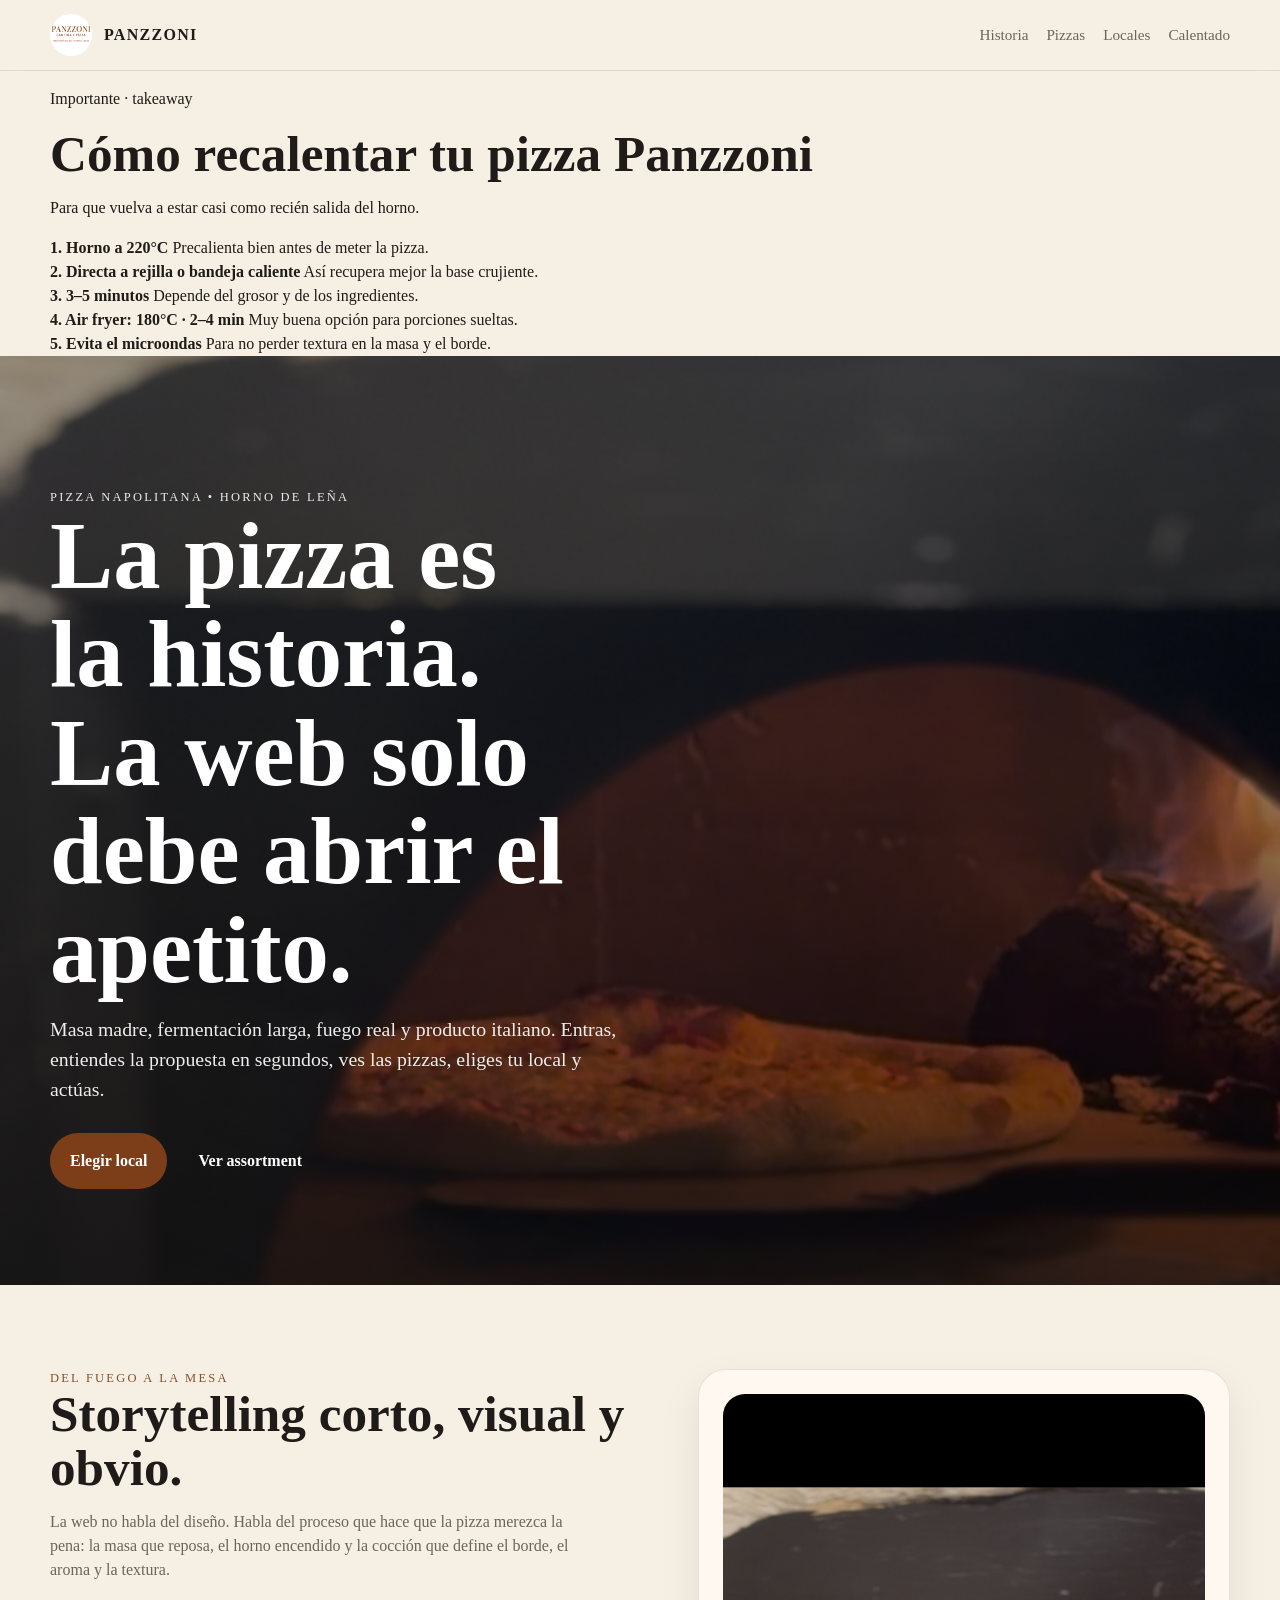
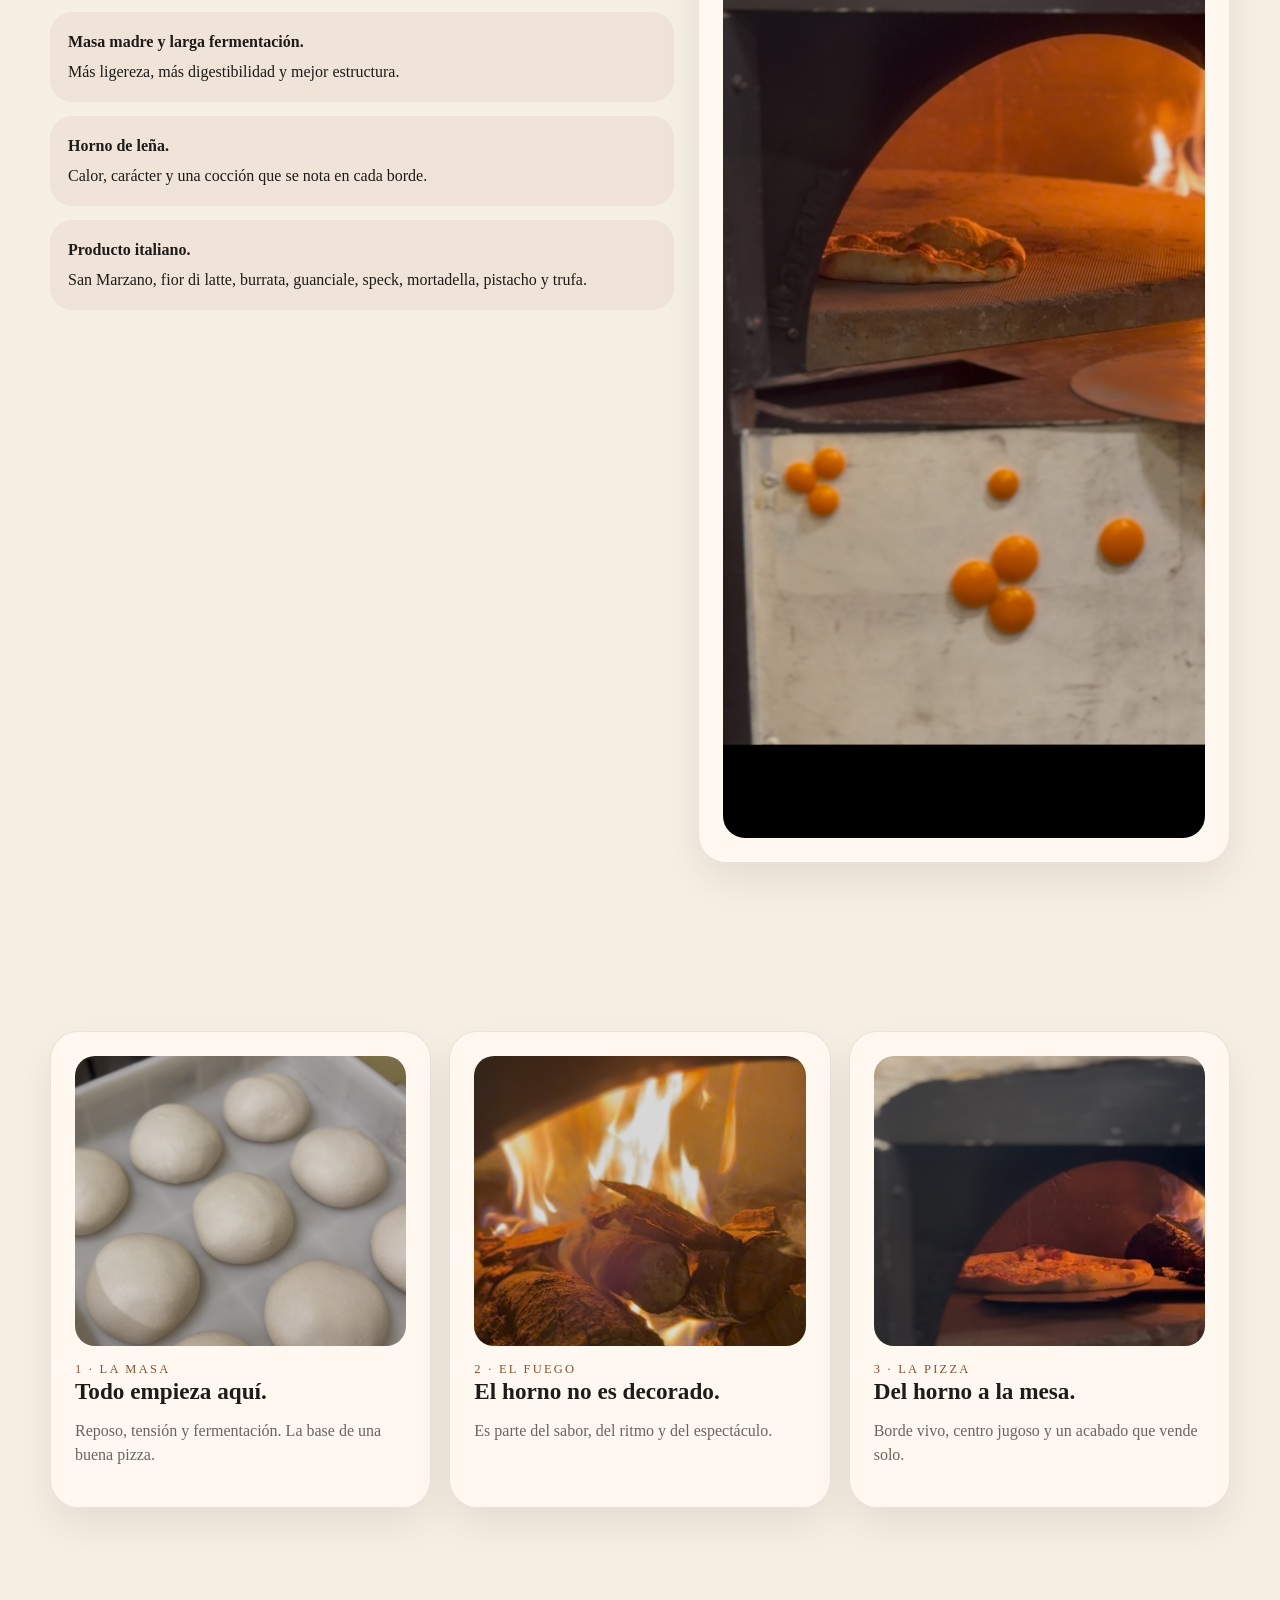
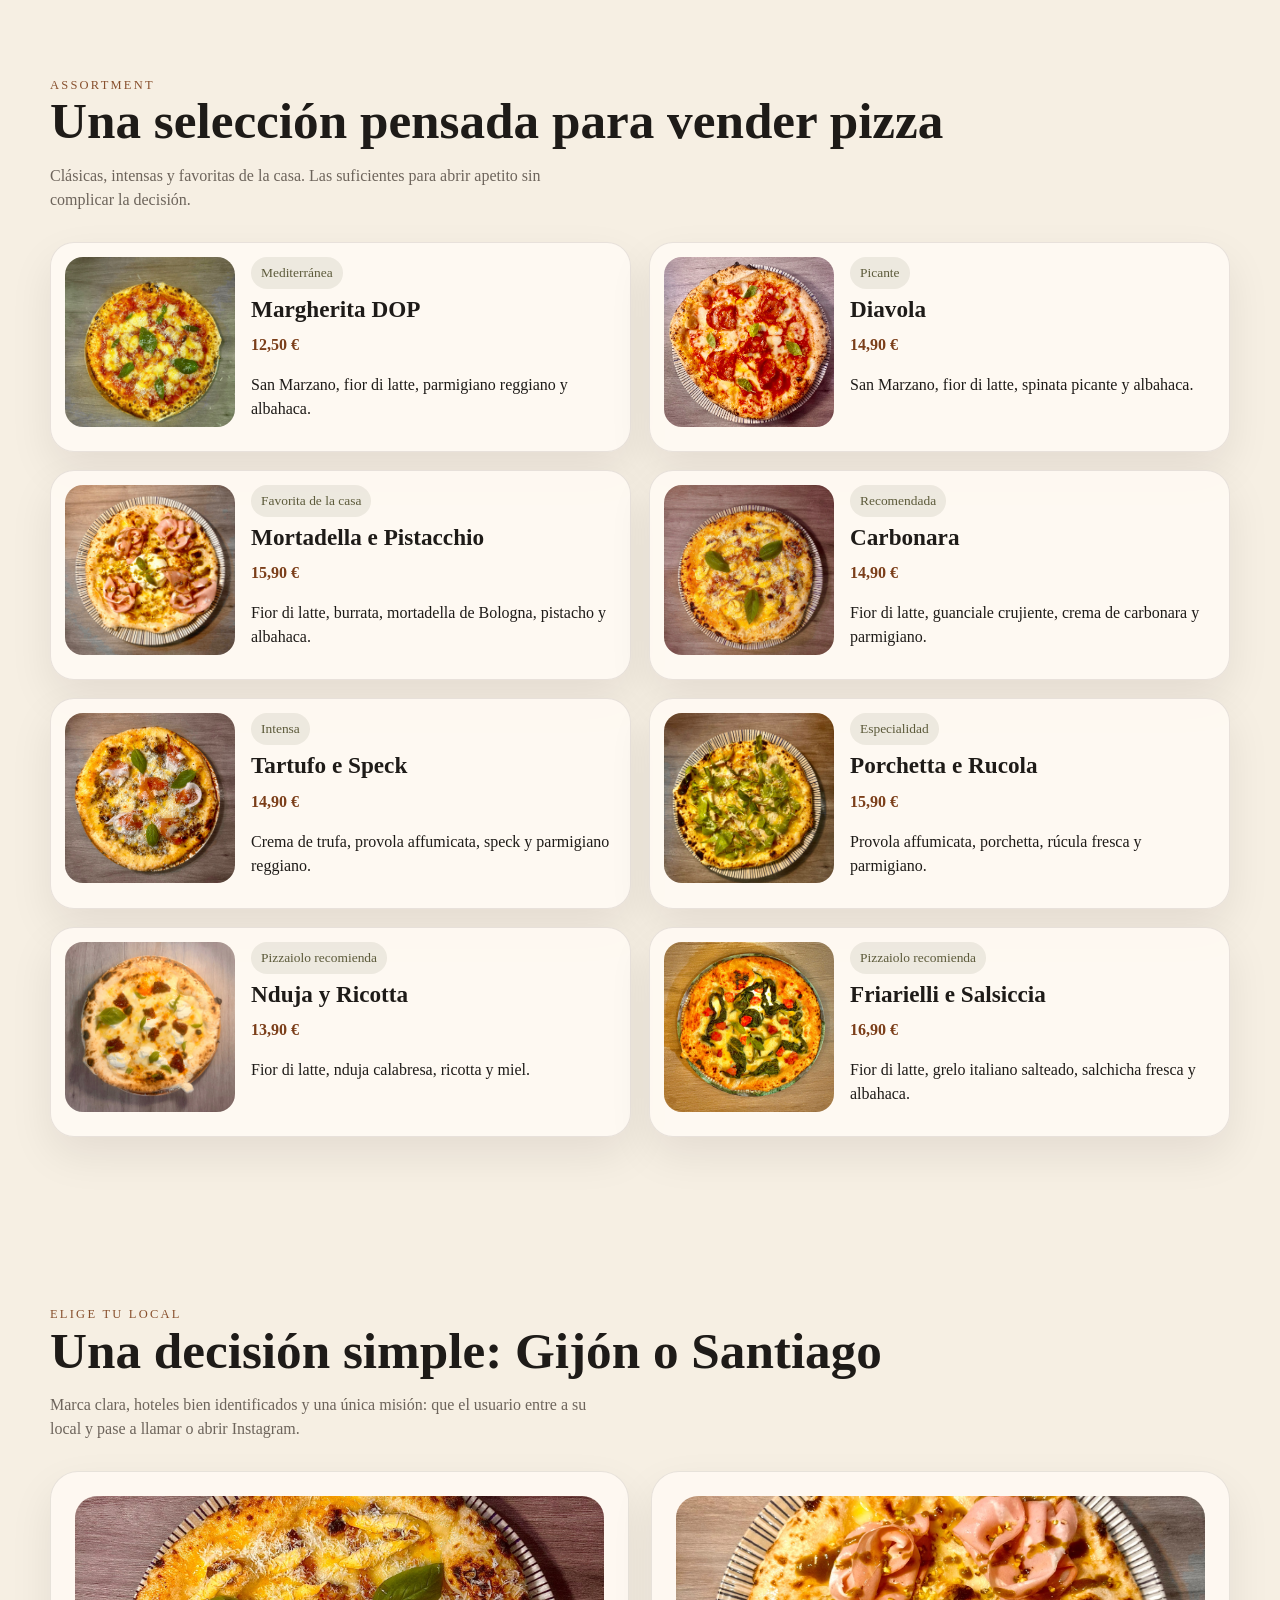
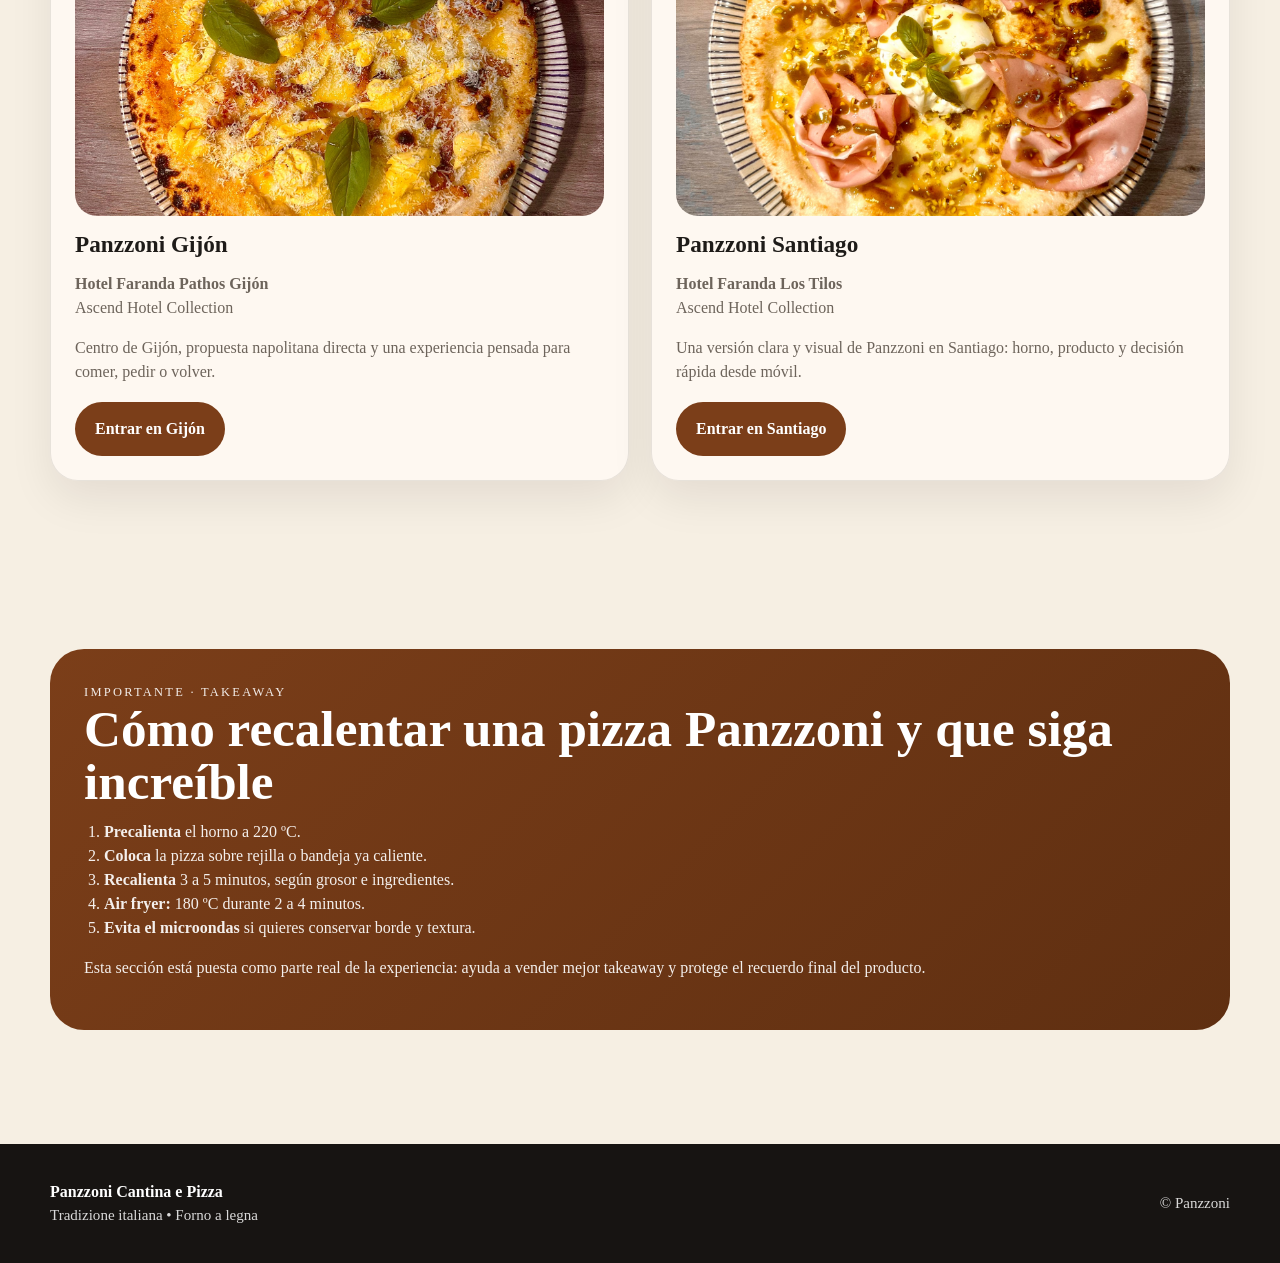
==== commit 1835593d: "Update index.html" ====
--- a/index.html
+++ b/index.html
@@ -19,7 +19,46 @@
     </nav>
   </div>
 </header>
+<section class="reheat-banner" id="calentado">
+  <div class="container">
+    <div class="reheat-inner">
+      <div>
+        <p class="reheat-kicker">Importante · takeaway</p>
+        <h2>Cómo recalentar tu pizza Panzzoni</h2>
+        <p>
+          Para que vuelva a estar casi como recién salida del horno.
+        </p>
+      </div>
 
+      <div class="reheat-steps">
+        <div class="step">
+          <strong>1. Horno a 220°C</strong>
+          <span>Precalienta bien antes de meter la pizza.</span>
+        </div>
+
+        <div class="step">
+          <strong>2. Directa a rejilla o bandeja caliente</strong>
+          <span>Así recupera mejor la base crujiente.</span>
+        </div>
+
+        <div class="step">
+          <strong>3. 3–5 minutos</strong>
+          <span>Depende del grosor y de los ingredientes.</span>
+        </div>
+
+        <div class="step">
+          <strong>4. Air fryer: 180°C · 2–4 min</strong>
+          <span>Muy buena opción para porciones sueltas.</span>
+        </div>
+
+        <div class="step">
+          <strong>5. Evita el microondas</strong>
+          <span>Para no perder textura en la masa y el borde.</span>
+        </div>
+      </div>
+    </div>
+  </div>
+</section>
 <section class="hero" style="background-image:url('assets/images/story-oven-pizza.png')">
   <div class="container">
     <div class="kicker">Pizza napolitana • horno de leña</div>
@@ -115,4 +154,4 @@
 <footer class="footer"><div class="container footer-grid"><div><strong>Panzzoni Cantina e Pizza</strong><div class="small">Tradizione italiana • Forno a legna</div></div><div class="small">© <span data-year></span> Panzzoni</div></div></footer>
 <script src="assets/js/site.js"></script>
 </body>
-</html>+</html>
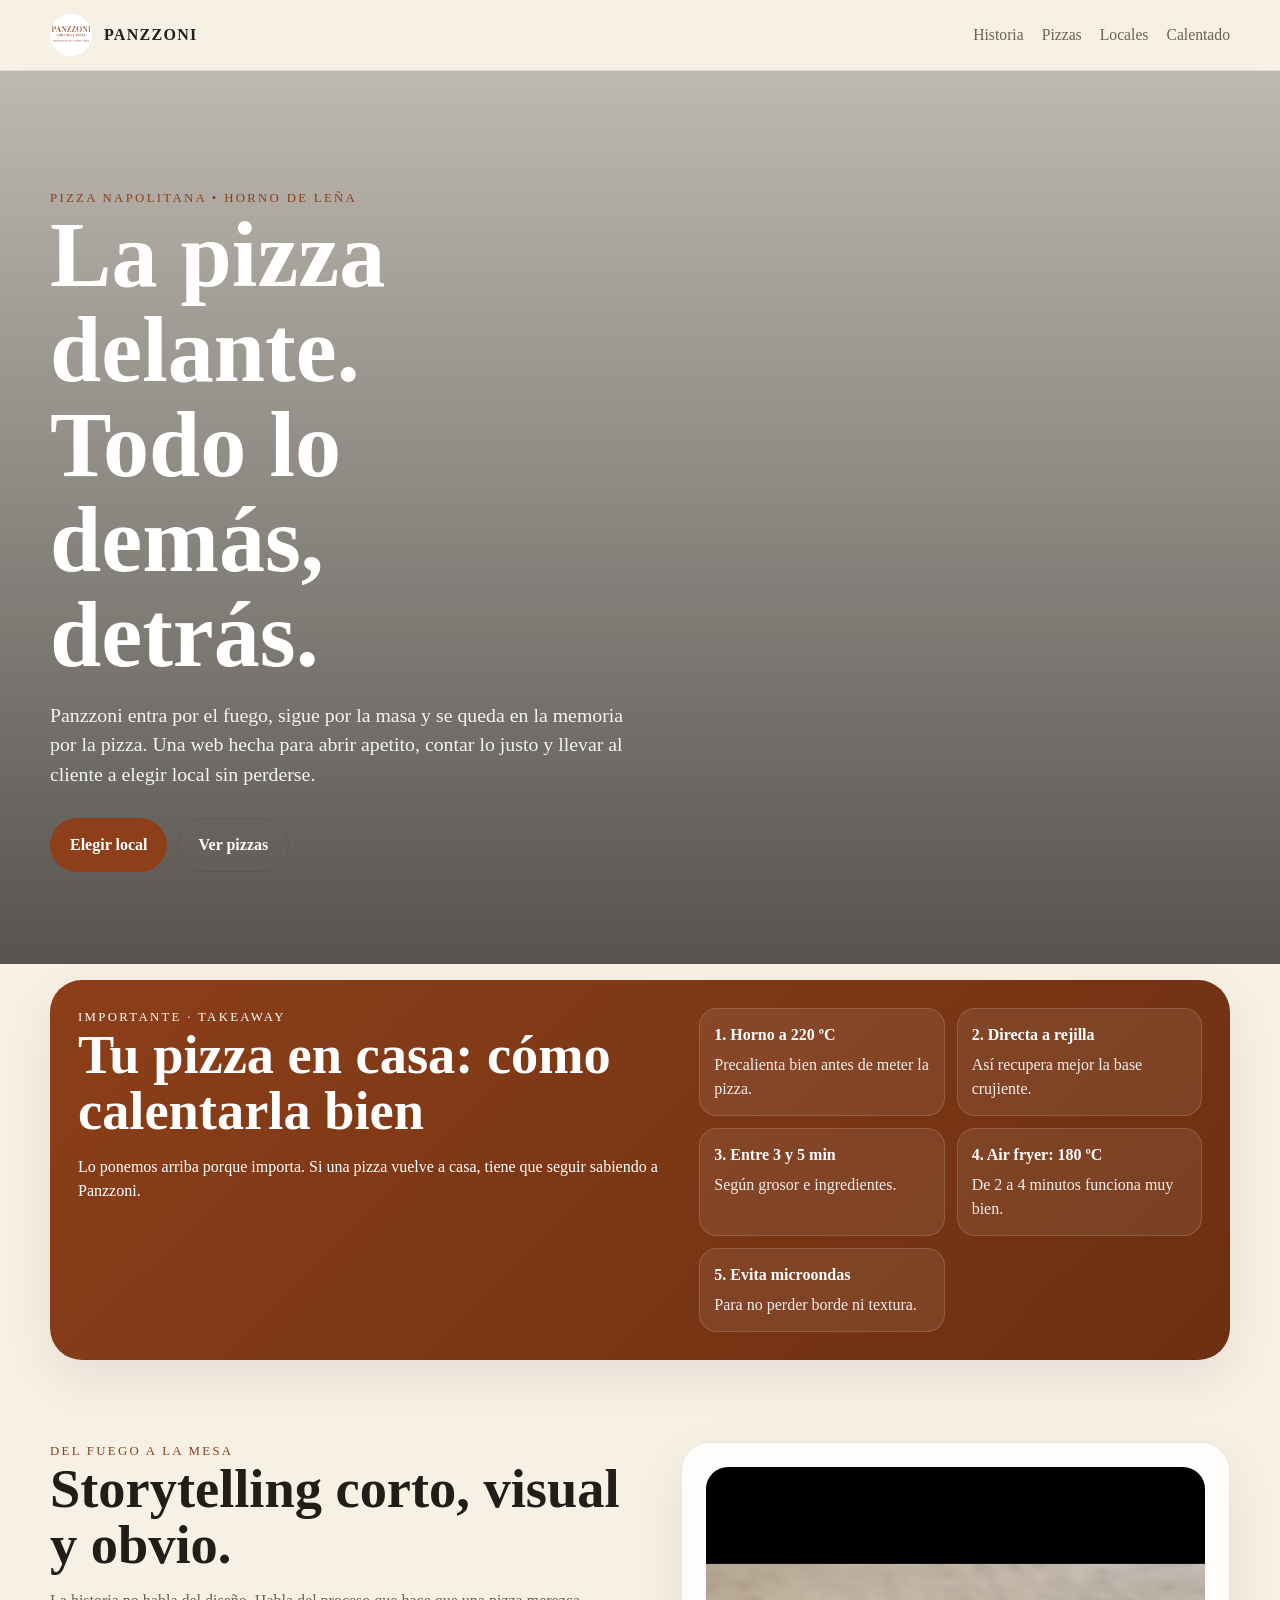
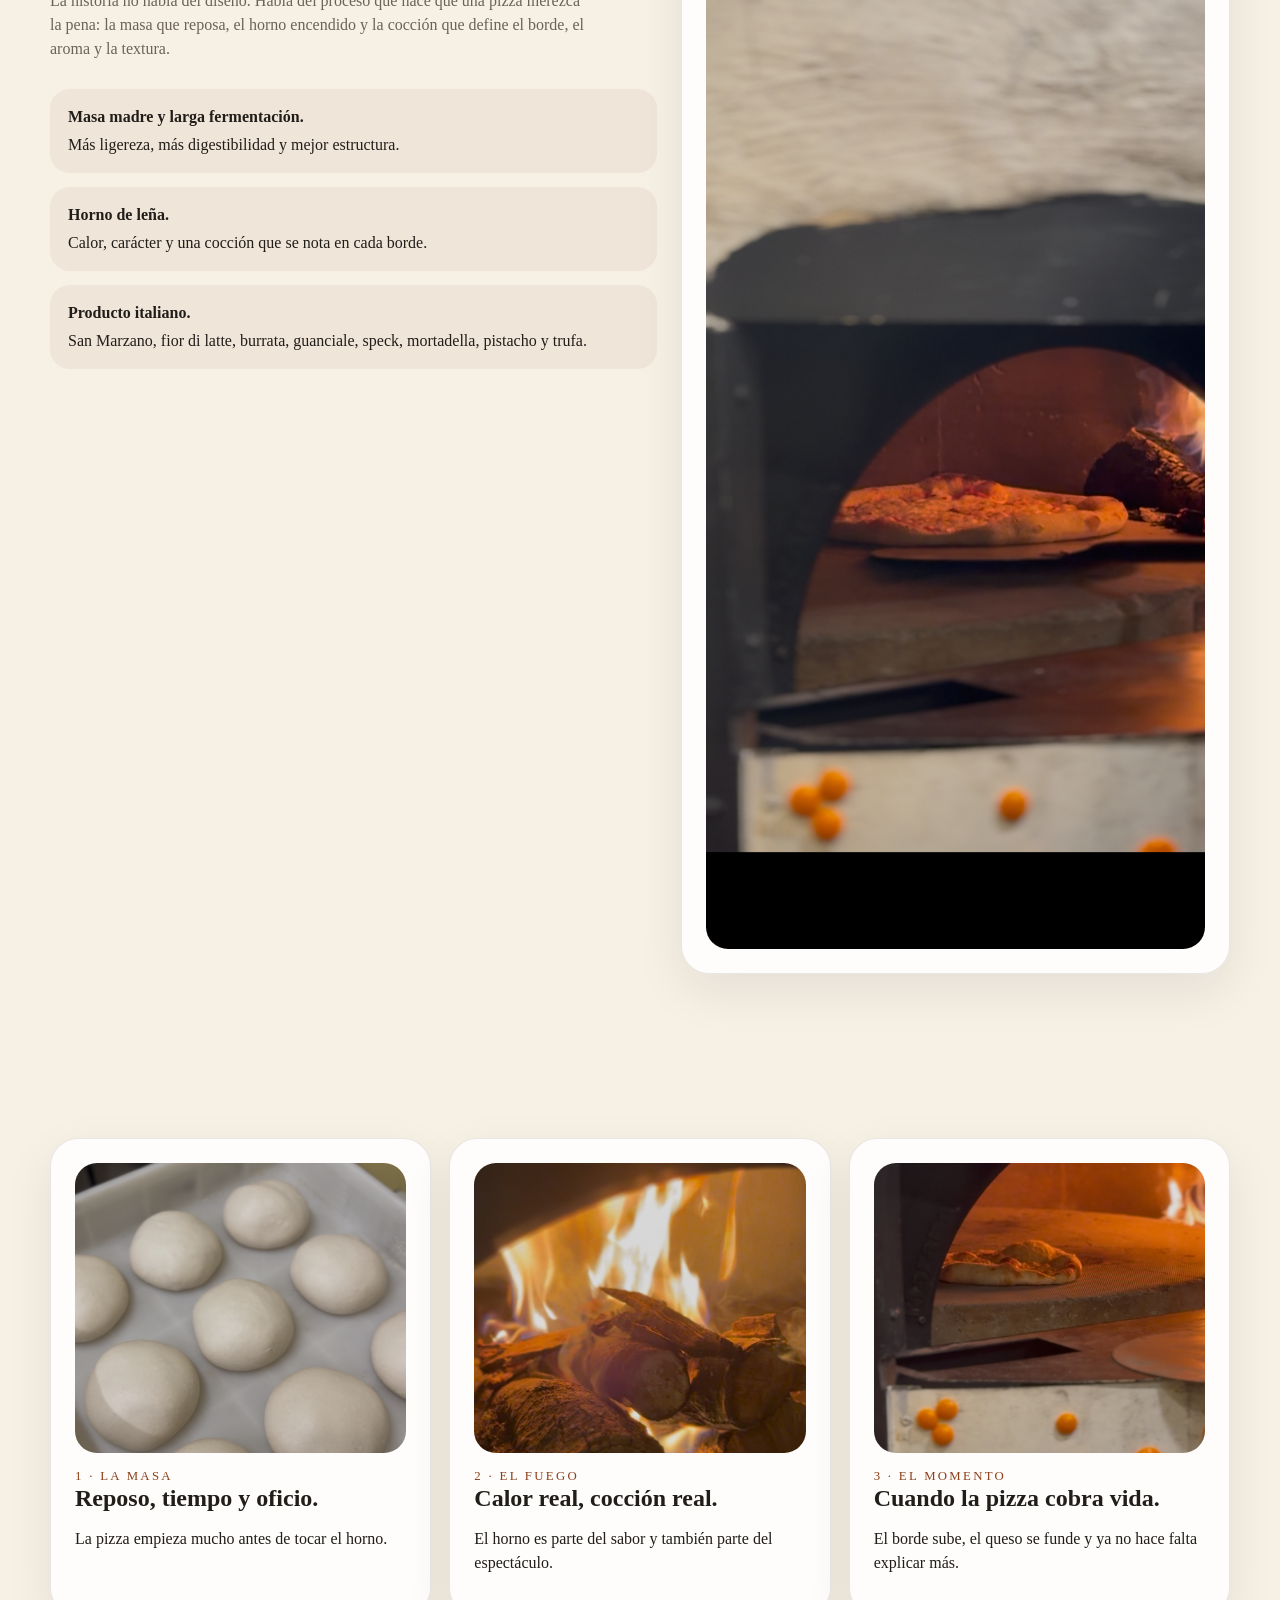
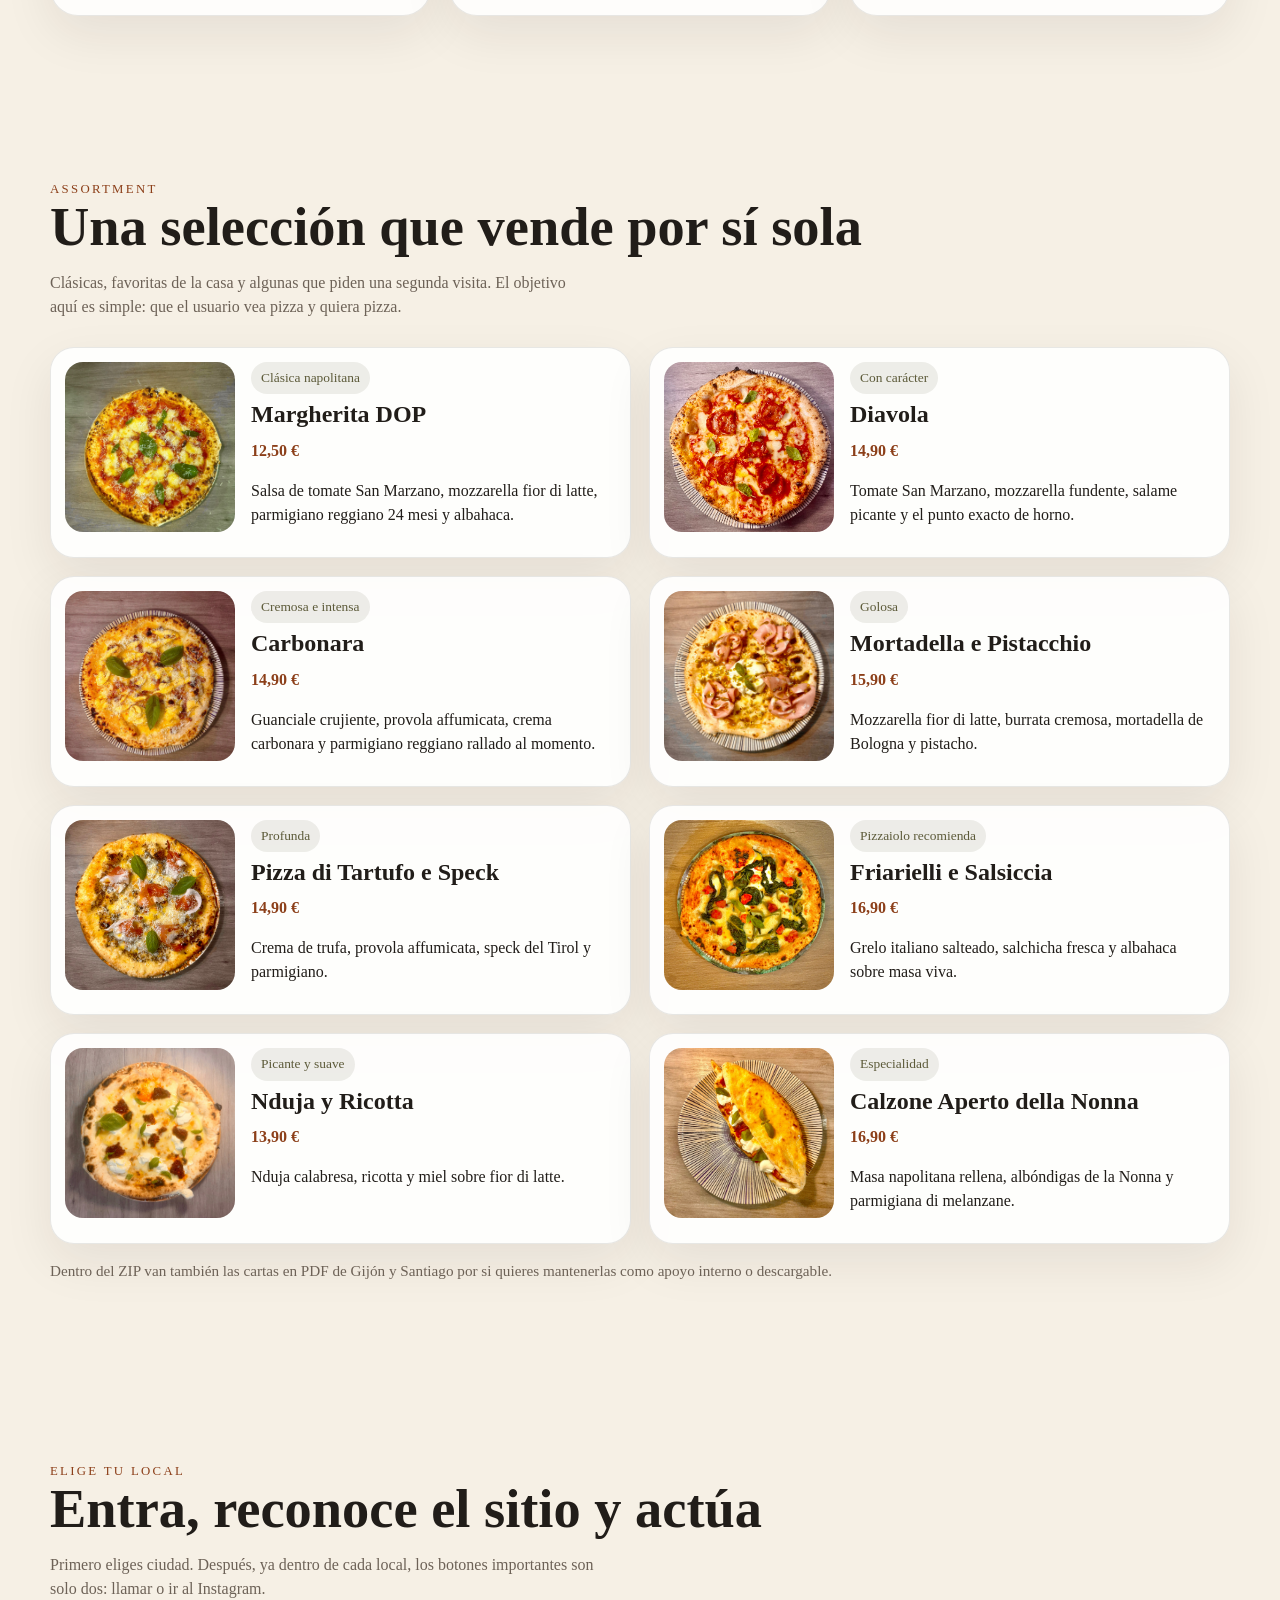
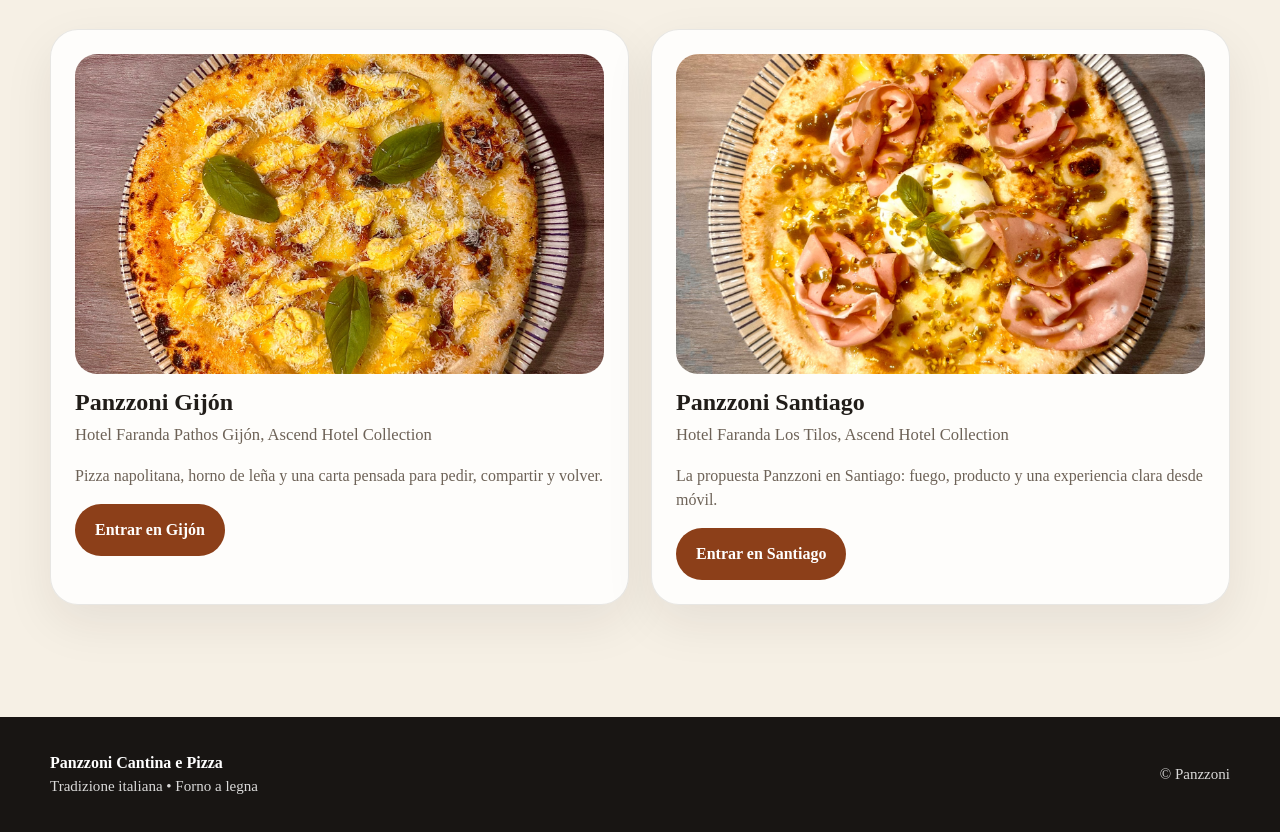
==== commit c86a162a: "Add files via upload" ====
--- a/index.html
+++ b/index.html
@@ -1,157 +1,70 @@
-<!doctype html>
-<html lang="es">
-<head>
-<meta charset="utf-8">
-<meta name="viewport" content="width=device-width, initial-scale=1">
-<title>Panzzoni · Pizza napolitana al horno de leña</title>
-<meta name="description" content="Web de Panzzoni centrada en storytelling, pizzas y elección de local.">
-<link rel="stylesheet" href="assets/css/styles.css">
-</head>
-<body>
-<header class="topbar">
-  <div class="container nav">
-    <a class="brand" href="index.html"><img src="assets/images/logo.png" alt="Panzzoni"><span>PANZZONI</span></a>
-    <nav class="nav-links">
-      <a href="index.html#historia">Historia</a>
-      <a href="index.html#pizzas">Pizzas</a>
-      <a href="index.html#locales">Locales</a>
-      <a href="index.html#calentado">Calentado</a>
-    </nav>
+<!doctype html><html lang="es"><head><meta charset="utf-8"><meta name="viewport" content="width=device-width, initial-scale=1"><title>Panzzoni · Pizza napolitana al horno de leña</title><meta name="description" content="Web de Panzzoni enfocada en pizza, storytelling y elección de local."><link rel="stylesheet" href="assets/css/styles.css"></head><body><header class="topbar"><div class="container nav"><a class="brand" href="index.html"><img src="assets/images/logo.png" alt="Panzzoni logo"><span>PANZZONI</span></a><nav class="nav-links"><a href="index.html#historia">Historia</a><a href="index.html#pizza">Pizzas</a><a href="index.html#locales">Locales</a><a href="index.html#calentado">Calentado</a></nav></div></header>
+<section class="hero">
+  <div class="container">
+    <div class="kicker">Pizza napolitana • horno de leña</div>
+    <h1>La pizza delante. Todo lo demás, detrás.</h1>
+    <p class="lead">Panzzoni entra por el fuego, sigue por la masa y se queda en la memoria por la pizza. Una web hecha para abrir apetito, contar lo justo y llevar al cliente a elegir local sin perderse.</p>
+    <div class="button-row"><a class="btn" href="#locales">Elegir local</a><a class="btn-outline" href="#pizza">Ver pizzas</a></div>
   </div>
-</header>
+</section>
 <section class="reheat-banner" id="calentado">
   <div class="container">
     <div class="reheat-inner">
-      <div>
-        <p class="reheat-kicker">Importante · takeaway</p>
-        <h2>Cómo recalentar tu pizza Panzzoni</h2>
-        <p>
-          Para que vuelva a estar casi como recién salida del horno.
-        </p>
-      </div>
-
-      <div class="reheat-steps">
-        <div class="step">
-          <strong>1. Horno a 220°C</strong>
-          <span>Precalienta bien antes de meter la pizza.</span>
+      <div class="reheat-grid">
+        <div>
+          <div class="kicker" style="color:#fff">Importante · takeaway</div>
+          <h2>Tu pizza en casa: cómo calentarla bien</h2>
+          <p>Lo ponemos arriba porque importa. Si una pizza vuelve a casa, tiene que seguir sabiendo a Panzzoni.</p>
         </div>
-
-        <div class="step">
-          <strong>2. Directa a rejilla o bandeja caliente</strong>
-          <span>Así recupera mejor la base crujiente.</span>
-        </div>
-
-        <div class="step">
-          <strong>3. 3–5 minutos</strong>
-          <span>Depende del grosor y de los ingredientes.</span>
-        </div>
-
-        <div class="step">
-          <strong>4. Air fryer: 180°C · 2–4 min</strong>
-          <span>Muy buena opción para porciones sueltas.</span>
-        </div>
-
-        <div class="step">
-          <strong>5. Evita el microondas</strong>
-          <span>Para no perder textura en la masa y el borde.</span>
+        <div class="reheat-steps">
+          <div class="reheat-step"><strong>1. Horno a 220 ºC</strong><span>Precalienta bien antes de meter la pizza.</span></div>
+          <div class="reheat-step"><strong>2. Directa a rejilla</strong><span>Así recupera mejor la base crujiente.</span></div>
+          <div class="reheat-step"><strong>3. Entre 3 y 5 min</strong><span>Según grosor e ingredientes.</span></div>
+          <div class="reheat-step"><strong>4. Air fryer: 180 ºC</strong><span>De 2 a 4 minutos funciona muy bien.</span></div>
+          <div class="reheat-step"><strong>5. Evita microondas</strong><span>Para no perder borde ni textura.</span></div>
         </div>
       </div>
     </div>
   </div>
 </section>
-<section class="hero" style="background-image:url('assets/images/story-oven-pizza.png')">
-  <div class="container">
-    <div class="kicker">Pizza napolitana • horno de leña</div>
-    <h1>La pizza es la historia. La web solo debe abrir el apetito.</h1>
-    <p class="lead">Masa madre, fermentación larga, fuego real y producto italiano. Entras, entiendes la propuesta en segundos, ves las pizzas, eliges tu local y actúas.</p>
-    <div class="cta-row">
-      <a class="btn" href="#locales">Elegir local</a>
-      <a class="btn-outline" href="#pizzas">Ver assortment</a>
-    </div>
-  </div>
-</section>
-
 <section class="section" id="historia">
   <div class="container grid-2">
     <div>
       <div class="section-header">
-        <div class="kicker" style="color:var(--terracotta)">Del fuego a la mesa</div>
+        <div class="kicker">Del fuego a la mesa</div>
         <h2>Storytelling corto, visual y obvio.</h2>
-        <p>La web no habla del diseño. Habla del proceso que hace que la pizza merezca la pena: la masa que reposa, el horno encendido y la cocción que define el borde, el aroma y la textura.</p>
+        <p>La historia no habla del diseño. Habla del proceso que hace que una pizza merezca la pena: la masa que reposa, el horno encendido y la cocción que define el borde, el aroma y la textura.</p>
       </div>
-      <div class="story-list">
-        <div class="story-item"><strong>Masa madre y larga fermentación.</strong> Más ligereza, más digestibilidad y mejor estructura.</div>
-        <div class="story-item"><strong>Horno de leña.</strong> Calor, carácter y una cocción que se nota en cada borde.</div>
-        <div class="story-item"><strong>Producto italiano.</strong> San Marzano, fior di latte, burrata, guanciale, speck, mortadella, pistacho y trufa.</div>
+      <div class="point-list">
+        <div class="point"><strong>Masa madre y larga fermentación.</strong><p>Más ligereza, más digestibilidad y mejor estructura.</p></div>
+        <div class="point"><strong>Horno de leña.</strong><p>Calor, carácter y una cocción que se nota en cada borde.</p></div>
+        <div class="point"><strong>Producto italiano.</strong><p>San Marzano, fior di latte, burrata, guanciale, speck, mortadella, pistacho y trufa.</p></div>
       </div>
     </div>
-    <div class="card media"><img src="assets/images/story-oven-dough.png" alt="Pizza entrando al horno"></div>
+    <div class="card media-card"><img src="assets/images/oven-pizza.png" alt="Pizza en el horno"></div>
   </div>
 </section>
-
 <section class="section">
-  <div class="container process">
-    <article class="card process-card"><img src="assets/images/story-dough.png" alt="Bolas de masa"><div class="copy"><div class="kicker" style="color:var(--terracotta)">1 · La masa</div><h3>Todo empieza aquí.</h3><p class="muted">Reposo, tensión y fermentación. La base de una buena pizza.</p></div></article>
-    <article class="card process-card"><img src="assets/images/story-fire.png" alt="Fuego del horno"><div class="copy"><div class="kicker" style="color:var(--terracotta)">2 · El fuego</div><h3>El horno no es decorado.</h3><p class="muted">Es parte del sabor, del ritmo y del espectáculo.</p></div></article>
-    <article class="card process-card"><img src="assets/images/story-oven-pizza.png" alt="Pizza en horno"><div class="copy"><div class="kicker" style="color:var(--terracotta)">3 · La pizza</div><h3>Del horno a la mesa.</h3><p class="muted">Borde vivo, centro jugoso y un acabado que vende solo.</p></div></article>
+  <div class="container story-grid">
+    <article class="card"><img src="assets/images/dough.png" alt="Bolas de masa"><div class="copy"><div class="kicker">1 · La masa</div><h3>Reposo, tiempo y oficio.</h3><p>La pizza empieza mucho antes de tocar el horno.</p></div></article>
+    <article class="card"><img src="assets/images/fire.png" alt="Fuego del horno"><div class="copy"><div class="kicker">2 · El fuego</div><h3>Calor real, cocción real.</h3><p>El horno es parte del sabor y también parte del espectáculo.</p></div></article>
+    <article class="card"><img src="assets/images/hero-oven.png" alt="Horno de leña"><div class="copy"><div class="kicker">3 · El momento</div><h3>Cuando la pizza cobra vida.</h3><p>El borde sube, el queso se funde y ya no hace falta explicar más.</p></div></article>
   </div>
 </section>
-
-<section class="section" id="pizzas">
+<section class="section" id="pizza">
   <div class="container">
-    <div class="section-header">
-      <div class="kicker" style="color:var(--terracotta)">Assortment</div>
-      <h2>Una selección pensada para vender pizza</h2>
-      <p>Clásicas, intensas y favoritas de la casa. Las suficientes para abrir apetito sin complicar la decisión.</p>
-    </div>
-    <div class="assortment"><article class="pizza-card"><img src="assets/images/margherita.jpg" alt="Margherita DOP"><div><div class="tag">Mediterránea</div><h3>Margherita DOP</h3><div class="price">12,50 €</div><p>San Marzano, fior di latte, parmigiano reggiano y albahaca.</p></div></article><article class="pizza-card"><img src="assets/images/diavola.png" alt="Diavola"><div><div class="tag">Picante</div><h3>Diavola</h3><div class="price">14,90 €</div><p>San Marzano, fior di latte, spinata picante y albahaca.</p></div></article><article class="pizza-card"><img src="assets/images/mortadella-pistacchio.jpg" alt="Mortadella e Pistacchio"><div><div class="tag">Favorita de la casa</div><h3>Mortadella e Pistacchio</h3><div class="price">15,90 €</div><p>Fior di latte, burrata, mortadella de Bologna, pistacho y albahaca.</p></div></article><article class="pizza-card"><img src="assets/images/carbonara.jpg" alt="Carbonara"><div><div class="tag">Recomendada</div><h3>Carbonara</h3><div class="price">14,90 €</div><p>Fior di latte, guanciale crujiente, crema de carbonara y parmigiano.</p></div></article><article class="pizza-card"><img src="assets/images/tartufo-speck.jpg" alt="Tartufo e Speck"><div><div class="tag">Intensa</div><h3>Tartufo e Speck</h3><div class="price">14,90 €</div><p>Crema de trufa, provola affumicata, speck y parmigiano reggiano.</p></div></article><article class="pizza-card"><img src="assets/images/porchetta-rucola.jpg" alt="Porchetta e Rucola"><div><div class="tag">Especialidad</div><h3>Porchetta e Rucola</h3><div class="price">15,90 €</div><p>Provola affumicata, porchetta, rúcula fresca y parmigiano.</p></div></article><article class="pizza-card"><img src="assets/images/nduja-ricotta.jpg" alt="Nduja y Ricotta"><div><div class="tag">Pizzaiolo recomienda</div><h3>Nduja y Ricotta</h3><div class="price">13,90 €</div><p>Fior di latte, nduja calabresa, ricotta y miel.</p></div></article><article class="pizza-card"><img src="assets/images/friarielli.jpg" alt="Friarielli e Salsiccia"><div><div class="tag">Pizzaiolo recomienda</div><h3>Friarielli e Salsiccia</h3><div class="price">16,90 €</div><p>Fior di latte, grelo italiano salteado, salchicha fresca y albahaca.</p></div></article></div>
+    <div class="section-header"><div class="kicker">Assortment</div><h2>Una selección que vende por sí sola</h2><p>Clásicas, favoritas de la casa y algunas que piden una segunda visita. El objetivo aquí es simple: que el usuario vea pizza y quiera pizza.</p></div>
+    <div class="assortment"><article class="pizza-card"><img src="assets/images/margherita.jpg" alt="Margherita DOP"><div><div class="badge">Clásica napolitana</div><h3>Margherita DOP</h3><div class="price">12,50 €</div><p>Salsa de tomate San Marzano, mozzarella fior di latte, parmigiano reggiano 24 mesi y albahaca.</p></div></article><article class="pizza-card"><img src="assets/images/diavola.png" alt="Diavola"><div><div class="badge">Con carácter</div><h3>Diavola</h3><div class="price">14,90 €</div><p>Tomate San Marzano, mozzarella fundente, salame picante y el punto exacto de horno.</p></div></article><article class="pizza-card"><img src="assets/images/carbonara.jpg" alt="Carbonara"><div><div class="badge">Cremosa e intensa</div><h3>Carbonara</h3><div class="price">14,90 €</div><p>Guanciale crujiente, provola affumicata, crema carbonara y parmigiano reggiano rallado al momento.</p></div></article><article class="pizza-card"><img src="assets/images/mortadella-pistacchio.jpg" alt="Mortadella e Pistacchio"><div><div class="badge">Golosa</div><h3>Mortadella e Pistacchio</h3><div class="price">15,90 €</div><p>Mozzarella fior di latte, burrata cremosa, mortadella de Bologna y pistacho.</p></div></article><article class="pizza-card"><img src="assets/images/tartufo-speck.jpg" alt="Pizza di Tartufo e Speck"><div><div class="badge">Profunda</div><h3>Pizza di Tartufo e Speck</h3><div class="price">14,90 €</div><p>Crema de trufa, provola affumicata, speck del Tirol y parmigiano.</p></div></article><article class="pizza-card"><img src="assets/images/friarielli-salsiccia.jpg" alt="Friarielli e Salsiccia"><div><div class="badge">Pizzaiolo recomienda</div><h3>Friarielli e Salsiccia</h3><div class="price">16,90 €</div><p>Grelo italiano salteado, salchicha fresca y albahaca sobre masa viva.</p></div></article><article class="pizza-card"><img src="assets/images/nduja-ricotta.jpg" alt="Nduja y Ricotta"><div><div class="badge">Picante y suave</div><h3>Nduja y Ricotta</h3><div class="price">13,90 €</div><p>Nduja calabresa, ricotta y miel sobre fior di latte.</p></div></article><article class="pizza-card"><img src="assets/images/calzone-nonna.jpg" alt="Calzone Aperto della Nonna"><div><div class="badge">Especialidad</div><h3>Calzone Aperto della Nonna</h3><div class="price">16,90 €</div><p>Masa napolitana rellena, albóndigas de la Nonna y parmigiana di melanzane.</p></div></article></div>
+    <p class="menu-note" style="margin-top:16px">Dentro del ZIP van también las cartas en PDF de Gijón y Santiago por si quieres mantenerlas como apoyo interno o descargable.</p>
   </div>
 </section>
-
 <section class="section" id="locales">
   <div class="container">
-    <div class="section-header">
-      <div class="kicker" style="color:var(--terracotta)">Elige tu local</div>
-      <h2>Una decisión simple: Gijón o Santiago</h2>
-      <p>Marca clara, hoteles bien identificados y una única misión: que el usuario entre a su local y pase a llamar o abrir Instagram.</p>
-    </div>
+    <div class="section-header"><div class="kicker">Elige tu local</div><h2>Entra, reconoce el sitio y actúa</h2><p>Primero eliges ciudad. Después, ya dentro de cada local, los botones importantes son solo dos: llamar o ir al Instagram.</p></div>
     <div class="locations">
-      <article class="card location-card">
-        <img src="assets/images/carbonara.jpg" alt="Panzzoni Gijón">
-        <h3>Panzzoni Gijón</h3>
-        <p><strong>Hotel Faranda Pathos Gijón</strong><br>Ascend Hotel Collection</p>
-        <p>Centro de Gijón, propuesta napolitana directa y una experiencia pensada para comer, pedir o volver.</p>
-        <div class="cta-row"><a class="btn" href="gijon.html">Entrar en Gijón</a></div>
-      </article>
-      <article class="card location-card">
-        <img src="assets/images/mortadella-pistacchio.jpg" alt="Panzzoni Santiago">
-        <h3>Panzzoni Santiago</h3>
-        <p><strong>Hotel Faranda Los Tilos</strong><br>Ascend Hotel Collection</p>
-        <p>Una versión clara y visual de Panzzoni en Santiago: horno, producto y decisión rápida desde móvil.</p>
-        <div class="cta-row"><a class="btn" href="santiago.html">Entrar en Santiago</a></div>
-      </article>
+      <article class="card location-card"><img src="assets/images/carbonara.jpg" alt="Panzzoni Gijón"><h3>Panzzoni Gijón</h3><div class="subtitle">Hotel Faranda Pathos Gijón, Ascend Hotel Collection</div><p>Pizza napolitana, horno de leña y una carta pensada para pedir, compartir y volver.</p><div class="button-row"><a class="btn" href="gijon.html">Entrar en Gijón</a></div></article>
+      <article class="card location-card"><img src="assets/images/mortadella-pistacchio.jpg" alt="Panzzoni Santiago"><h3>Panzzoni Santiago</h3><div class="subtitle">Hotel Faranda Los Tilos, Ascend Hotel Collection</div><p>La propuesta Panzzoni en Santiago: fuego, producto y una experiencia clara desde móvil.</p><div class="button-row"><a class="btn" href="santiago.html">Entrar en Santiago</a></div></article>
     </div>
   </div>
 </section>
-
-<section class="section" id="calentado">
-  <div class="container">
-    <div class="reheat">
-      <div class="kicker">Importante · takeaway</div>
-      <h2>Cómo recalentar una pizza Panzzoni y que siga increíble</h2>
-      <ol>
-        <li><strong>Precalienta</strong> el horno a 220 ºC.</li>
-        <li><strong>Coloca</strong> la pizza sobre rejilla o bandeja ya caliente.</li>
-        <li><strong>Recalienta</strong> 3 a 5 minutos, según grosor e ingredientes.</li>
-        <li><strong>Air fryer:</strong> 180 ºC durante 2 a 4 minutos.</li>
-        <li><strong>Evita el microondas</strong> si quieres conservar borde y textura.</li>
-      </ol>
-      <p style="margin-top:16px">Esta sección está puesta como parte real de la experiencia: ayuda a vender mejor takeaway y protege el recuerdo final del producto.</p>
-    </div>
-  </div>
-</section>
-
-<footer class="footer"><div class="container footer-grid"><div><strong>Panzzoni Cantina e Pizza</strong><div class="small">Tradizione italiana • Forno a legna</div></div><div class="small">© <span data-year></span> Panzzoni</div></div></footer>
-<script src="assets/js/site.js"></script>
-</body>
-</html>
+<footer class="footer"><div class="container footer-grid"><div><strong>Panzzoni Cantina e Pizza</strong><div class="small">Tradizione italiana • Forno a legna</div></div><div class="small">© <span data-year></span> Panzzoni</div></div></footer><script src="assets/js/site.js"></script></body></html>
--- a/assets/css/styles.css
+++ b/assets/css/styles.css
@@ -1,76 +1,83 @@
 
 :root{
-  --bg:#f6efe3;
-  --paper:#fffaf3;
-  --ink:#1e1b18;
-  --muted:#6d645b;
-  --line:rgba(30,27,24,.10);
-  --terracotta:#7B3E19;
-  --terracotta-2:#8d4d24;
-  --olive:#5C5A3A;
-  --white:#ffffff;
-  --shadow:0 18px 44px rgba(20,18,17,.08);
+  --bg:#f6f0e5;
+  --paper:#fffdf8;
+  --ink:#211d19;
+  --muted:#6d6257;
+  --terracotta:#8c3f19;
+  --terracotta-dark:#6c2f11;
+  --olive:#5c5a39;
+  --line:rgba(33,29,25,.10);
+  --shadow:0 18px 50px rgba(33,29,25,.08);
   --radius:28px;
   --max:1180px;
 }
 *{box-sizing:border-box}
 html{scroll-behavior:smooth}
-body{margin:0;background:var(--bg);color:var(--ink);font-family:Georgia,"Times New Roman",serif;line-height:1.5}
+body{margin:0;font-family:Georgia,"Times New Roman",serif;background:var(--bg);color:var(--ink);line-height:1.5}
 a{text-decoration:none;color:inherit}
-img{max-width:100%;display:block}
-.container{width:min(var(--max),calc(100% - 32px));margin:0 auto}
-.topbar{position:sticky;top:0;z-index:50;background:rgba(246,239,227,.82);backdrop-filter:blur(10px);border-bottom:1px solid var(--line)}
-.nav{display:flex;align-items:center;justify-content:space-between;padding:14px 0;gap:18px}
+img{display:block;max-width:100%}
+.container{width:min(var(--max), calc(100% - 32px));margin:0 auto}
+.topbar{position:sticky;top:0;z-index:50;background:rgba(246,240,229,.88);backdrop-filter:blur(10px);border-bottom:1px solid var(--line)}
+.nav{display:flex;align-items:center;justify-content:space-between;gap:18px;padding:14px 0}
 .brand{display:flex;align-items:center;gap:12px;font-weight:700;letter-spacing:.08em}
-.brand img{width:42px;height:42px;object-fit:contain;border-radius:50%;background:var(--white)}
+.brand img{width:42px;height:42px;object-fit:contain;border-radius:50%;background:#fff}
 .nav-links{display:flex;gap:18px;flex-wrap:wrap}
-.nav-links a{font-size:.95rem;color:var(--muted)}
-.btn,.btn-outline,.btn-dark{display:inline-flex;align-items:center;justify-content:center;gap:10px;padding:15px 20px;border-radius:999px;font-weight:700;transition:.2s ease}
-.btn{background:var(--terracotta);color:var(--white)}
-.btn-dark{background:var(--ink);color:var(--white)}
-.btn-outline{background:transparent;border:1px solid var(--line)}
-.btn:hover,.btn-dark:hover,.btn-outline:hover{transform:translateY(-1px);opacity:.94}
-.hero{position:relative;color:var(--white);background-position:center;background-size:cover}
-.hero::before{content:"";position:absolute;inset:0;background:linear-gradient(180deg,rgba(12,11,10,.25),rgba(12,11,10,.65))}
-.hero .container{position:relative;padding:132px 0 96px}
-.kicker{text-transform:uppercase;letter-spacing:.18em;font-size:.78rem;opacity:.9}
-h1,h2,h3{line-height:1.04;margin:0 0 12px}
-h1{font-size:clamp(3rem,7.4vw,6.4rem);max-width:11ch}
-h2{font-size:clamp(2rem,4vw,3.7rem)}
-h3{font-size:1.45rem}
-.lead{max-width:58ch;font-size:clamp(1.02rem,2vw,1.24rem);margin:16px 0 28px;color:rgba(255,255,255,.92)}
-.section{padding:84px 0}
-.section-header{margin-bottom:30px}
+.nav-links a{color:var(--muted);font-size:.98rem}
+.kicker{font-size:.8rem;letter-spacing:.18em;text-transform:uppercase;color:var(--terracotta)}
+.hero{position:relative;color:#fff;min-height:86svh;display:flex;align-items:end;background:linear-gradient(180deg, rgba(11,10,9,.24), rgba(11,10,9,.68)), url('assets/images/hero-oven.png') center/cover no-repeat}
+.hero .container{padding:118px 0 92px}
+h1,h2,h3{line-height:1.03;margin:0 0 12px}
+h1{font-size:clamp(3rem,7.2vw,6.3rem);max-width:10.5ch}
+h2{font-size:clamp(2rem,4.5vw,3.4rem)}
+h3{font-size:1.5rem}
+.lead{max-width:58ch;color:rgba(255,255,255,.92);font-size:clamp(1.04rem,2vw,1.24rem);margin:18px 0 28px}
+.section{padding:82px 0}
+.section-header{margin-bottom:28px}
 .section-header p{max-width:68ch;color:var(--muted)}
-.grid-2{display:grid;grid-template-columns:1.08fr .92fr;gap:24px}
-.grid-3{display:grid;grid-template-columns:repeat(3,1fr);gap:18px}
-.card{background:rgba(255,250,243,.88);border:1px solid var(--line);border-radius:var(--radius);padding:24px;box-shadow:var(--shadow)}
-.story-list{display:grid;gap:14px;margin-top:18px}
-.story-item{padding:18px;border-radius:22px;background:rgba(123,62,25,.06)}
-.story-item strong{display:block;margin-bottom:6px}
-.media img{width:100%;height:100%;min-height:340px;object-fit:cover;border-radius:22px}
-.process{display:grid;grid-template-columns:repeat(3,1fr);gap:18px}
-.process-card img{height:290px;width:100%;object-fit:cover;border-radius:20px}
-.process-card .copy{padding-top:14px}
+.grid-2{display:grid;grid-template-columns:1.05fr .95fr;gap:24px}
+.card{background:rgba(255,255,255,.84);border:1px solid var(--line);border-radius:var(--radius);box-shadow:var(--shadow);padding:24px}
+.point-list{display:grid;gap:14px;margin-top:18px}
+.point{background:rgba(140,63,25,.06);border-radius:20px;padding:16px 18px}
+.point p{margin:4px 0 0}
+.media-card img{width:100%;height:100%;min-height:340px;object-fit:cover;border-radius:22px}
+.reheat-banner{padding:16px 0 0}
+.reheat-inner{background:linear-gradient(135deg,var(--terracotta),var(--terracotta-dark));color:#fff;border-radius:32px;padding:28px;box-shadow:var(--shadow)}
+.reheat-grid{display:grid;grid-template-columns:1.2fr 1fr;gap:18px;align-items:start}
+.reheat-steps{display:grid;grid-template-columns:repeat(2,minmax(0,1fr));gap:12px}
+.reheat-step{background:rgba(255,255,255,.08);border:1px solid rgba(255,255,255,.14);border-radius:18px;padding:14px}
+.reheat-step strong{display:block;margin-bottom:6px}
+.reheat-step span{color:rgba(255,255,255,.9)}
+.story-grid{display:grid;grid-template-columns:repeat(3,1fr);gap:18px}
+.story-grid article{overflow:hidden}
+.story-grid img{width:100%;height:290px;object-fit:cover;border-radius:22px}
+.story-grid .copy{padding-top:14px}
 .assortment{display:grid;grid-template-columns:repeat(2,minmax(0,1fr));gap:18px}
-.pizza-card{display:grid;grid-template-columns:170px 1fr;gap:16px;padding:14px;border:1px solid var(--line);border-radius:24px;background:rgba(255,250,243,.90);box-shadow:var(--shadow)}
+.pizza-card{display:grid;grid-template-columns:170px 1fr;gap:16px;align-items:start;background:rgba(255,255,255,.88);border:1px solid var(--line);border-radius:24px;box-shadow:var(--shadow);padding:14px}
 .pizza-card img{width:100%;height:170px;object-fit:cover;border-radius:18px}
-.tag{display:inline-block;padding:6px 10px;border-radius:999px;background:rgba(92,90,58,.10);color:var(--olive);font-size:.84rem;margin-bottom:8px}
-.price{color:var(--terracotta);font-weight:800}
+.badge{display:inline-block;padding:6px 10px;border-radius:999px;background:rgba(92,90,57,.10);color:var(--olive);font-size:.84rem;margin-bottom:8px}
+.price{font-weight:800;color:var(--terracotta)}
 .locations{display:grid;grid-template-columns:repeat(2,minmax(0,1fr));gap:22px}
 .location-card img{width:100%;height:320px;object-fit:cover;border-radius:22px;margin-bottom:16px}
 .location-card p{color:var(--muted)}
-.cta-row{display:flex;gap:10px;flex-wrap:wrap;margin-top:18px}
-.reheat{background:linear-gradient(135deg,var(--terracotta),#5f2f11);color:var(--white);border-radius:34px;padding:34px}
-.reheat p,.reheat li{color:rgba(255,255,255,.92)}
-.reheat ol{margin:12px 0 0;padding-left:20px}
-.footer{background:#171412;color:var(--white);padding:36px 0;margin-top:30px}
-.footer-grid{display:grid;grid-template-columns:1fr auto;gap:16px;align-items:center}
+.subtitle{font-size:1.04rem;color:var(--muted);margin-top:-4px;margin-bottom:14px}
+.button-row{display:flex;gap:10px;flex-wrap:wrap}
+.btn,.btn-outline,.btn-dark{display:inline-flex;align-items:center;justify-content:center;padding:14px 20px;border-radius:999px;font-weight:700;transition:.2s ease}
+.btn{background:var(--terracotta);color:#fff}
+.btn-dark{background:var(--ink);color:#fff}
+.btn-outline{border:1px solid var(--line);background:transparent}
+.btn:hover,.btn-outline:hover,.btn-dark:hover{transform:translateY(-1px);opacity:.94}
+.local-hero{min-height:72svh;display:flex;align-items:end;color:#fff;background-position:center;background-size:cover;background-repeat:no-repeat}
+.local-hero .container{padding:118px 0 80px}
+.sticky-actions{position:sticky;bottom:14px;z-index:30;margin-top:22px}
+.sticky-wrap{display:flex;justify-content:center;gap:10px;flex-wrap:wrap;background:rgba(255,253,248,.95);backdrop-filter:blur(10px);border:1px solid var(--line);border-radius:999px;padding:10px;box-shadow:var(--shadow)}
+.menu-note{font-size:.95rem;color:var(--muted)}
+.footer{background:#181513;color:#fff;padding:34px 0;margin-top:30px}
+.footer-grid{display:grid;grid-template-columns:1fr auto;gap:12px;align-items:center}
 .small{font-size:.94rem;opacity:.84}
-.local-hero .container{padding:132px 0 54px}
-.local-summary{display:grid;grid-template-columns:1fr auto;gap:18px;align-items:end}
-.sticky-actions{position:sticky;bottom:14px;z-index:40;margin-top:18px}
-.sticky-actions .inner{display:flex;justify-content:center;gap:10px;flex-wrap:wrap;padding:10px;border-radius:999px;background:rgba(255,250,243,.94);backdrop-filter:blur(10px);border:1px solid var(--line);box-shadow:var(--shadow)}
-.muted{color:var(--muted)}
-@media (max-width: 980px){.grid-2,.process,.assortment,.locations,.footer-grid,.local-summary{grid-template-columns:1fr}.pizza-card{grid-template-columns:1fr}}
-@media (max-width: 720px){.nav{flex-direction:column;align-items:flex-start}}
+@media (max-width:980px){
+  .grid-2,.story-grid,.assortment,.locations,.reheat-grid,.footer-grid{grid-template-columns:1fr}
+  .reheat-steps{grid-template-columns:1fr}
+  .pizza-card{grid-template-columns:1fr}
+}
+@media (max-width:720px){.nav{flex-direction:column;align-items:flex-start}}
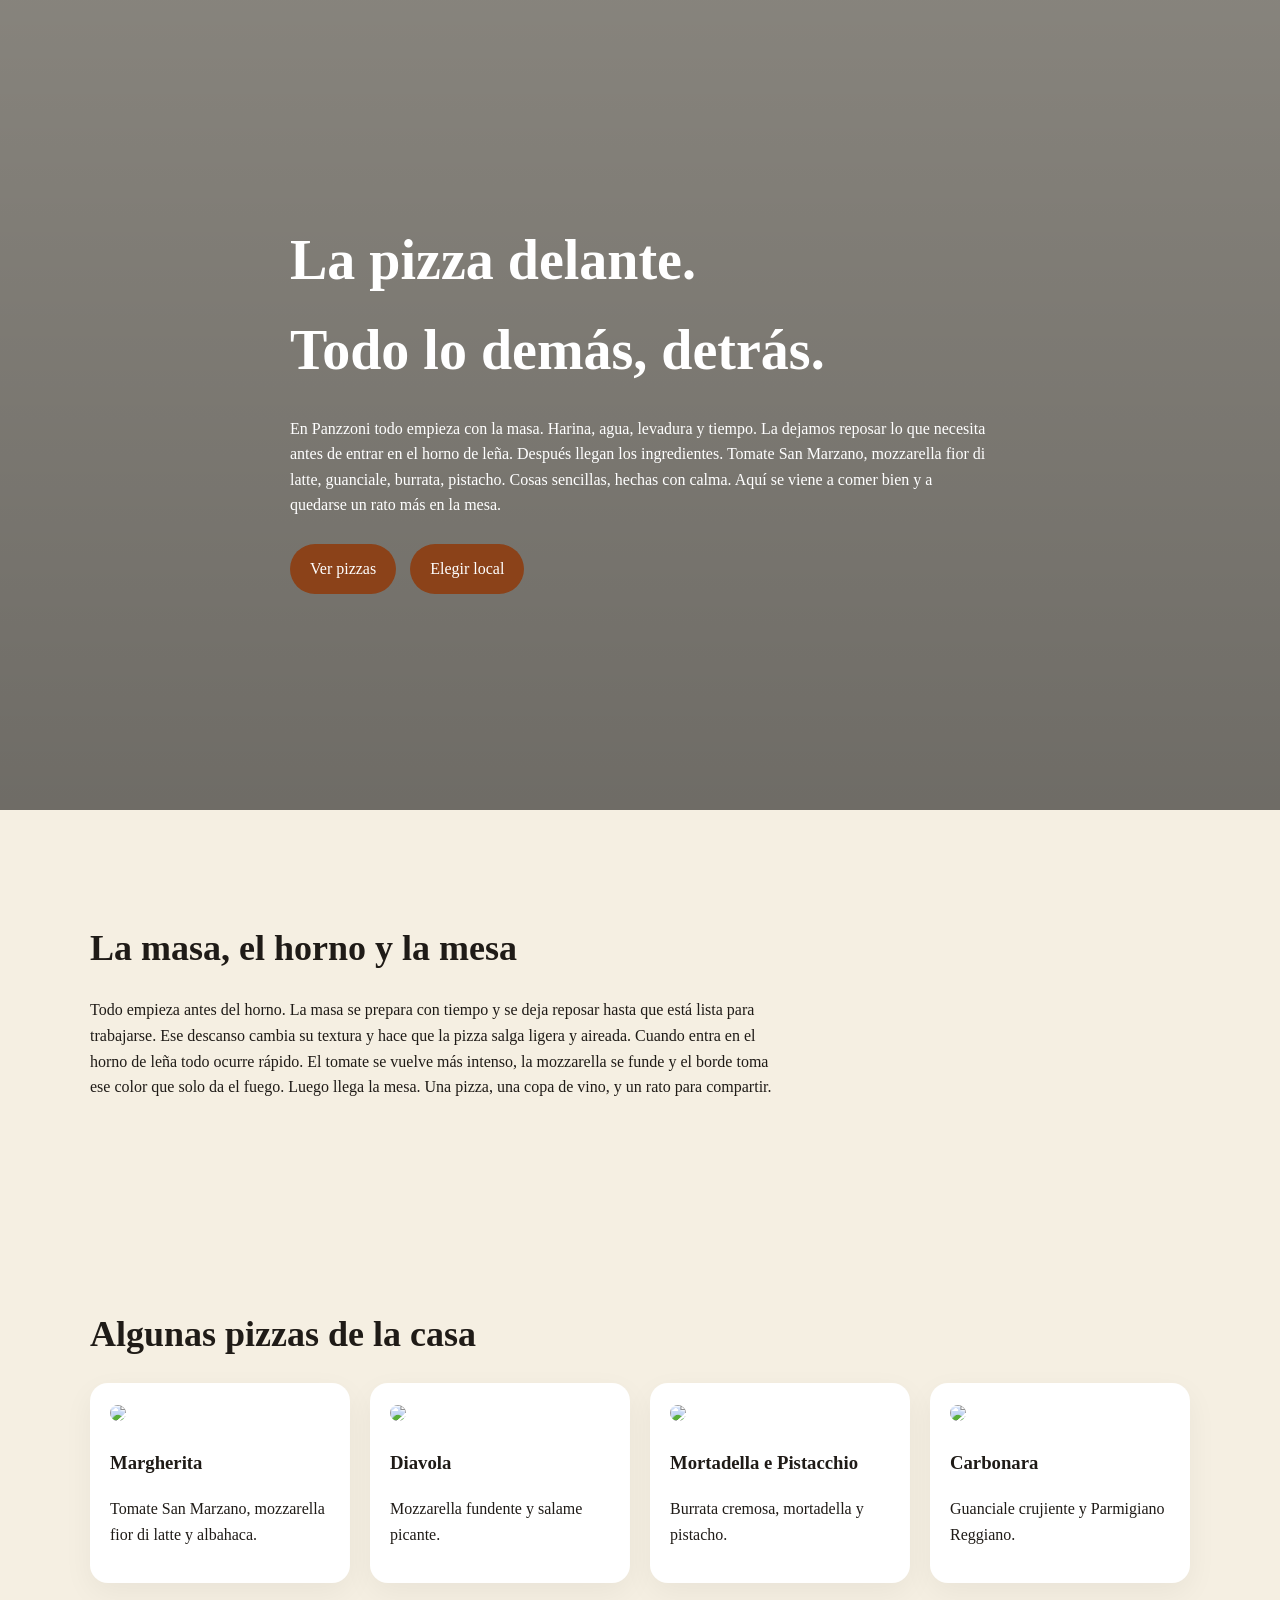
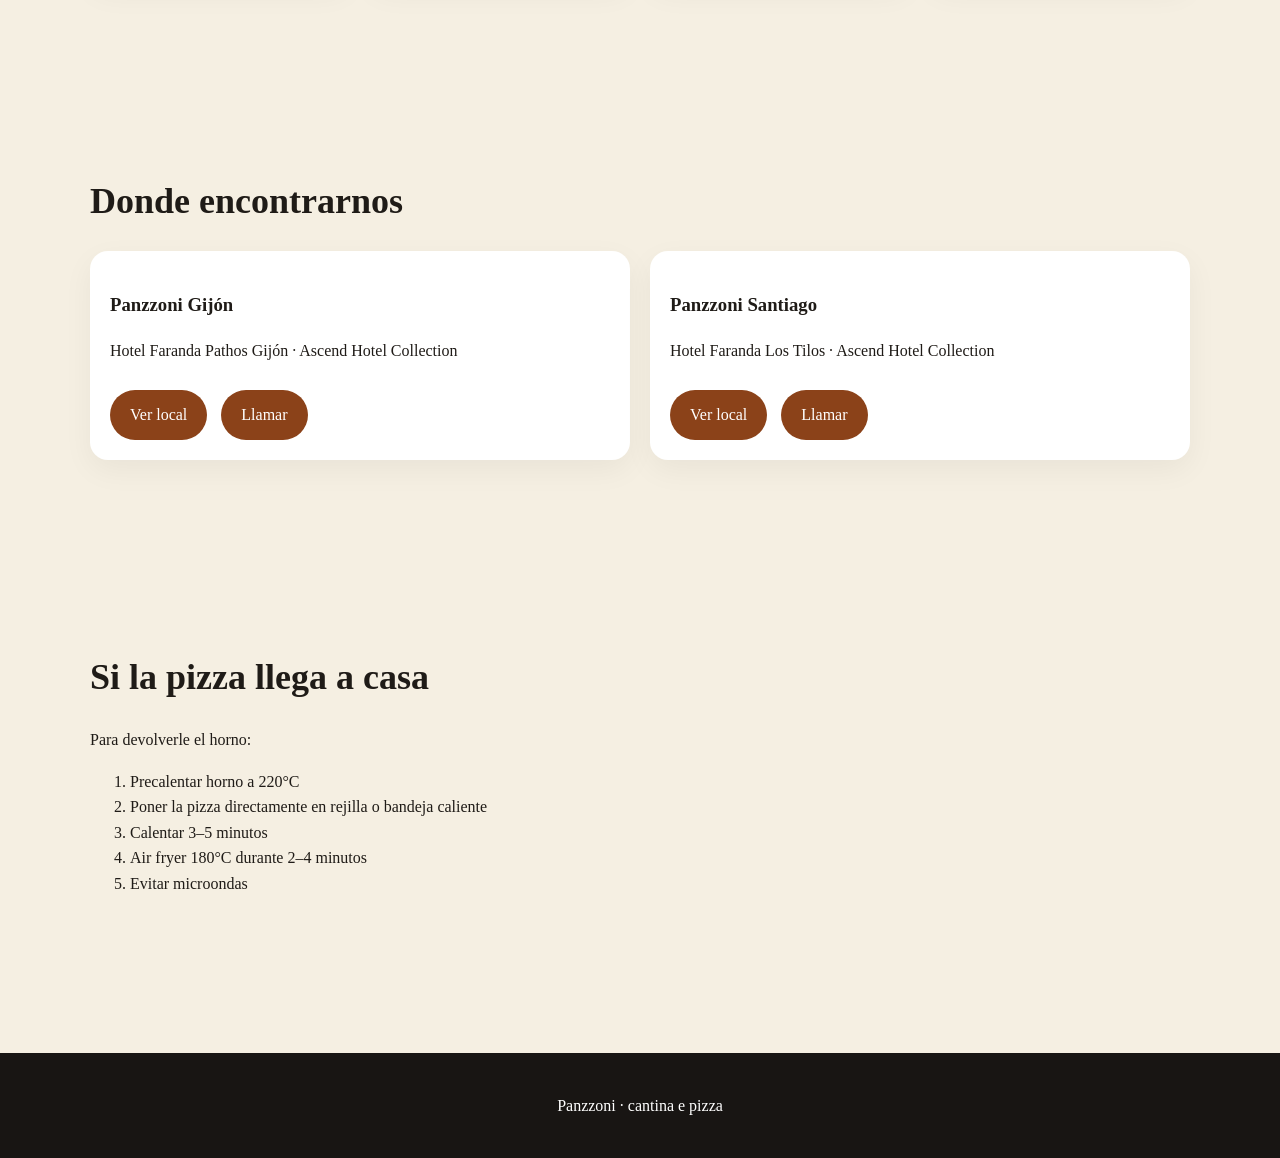
==== commit a554ffbf: "Add files via upload" ====
--- a/index.html
+++ b/index.html
@@ -1,70 +1,140 @@
-<!doctype html><html lang="es"><head><meta charset="utf-8"><meta name="viewport" content="width=device-width, initial-scale=1"><title>Panzzoni · Pizza napolitana al horno de leña</title><meta name="description" content="Web de Panzzoni enfocada en pizza, storytelling y elección de local."><link rel="stylesheet" href="assets/css/styles.css"></head><body><header class="topbar"><div class="container nav"><a class="brand" href="index.html"><img src="assets/images/logo.png" alt="Panzzoni logo"><span>PANZZONI</span></a><nav class="nav-links"><a href="index.html#historia">Historia</a><a href="index.html#pizza">Pizzas</a><a href="index.html#locales">Locales</a><a href="index.html#calentado">Calentado</a></nav></div></header>
+
+<!DOCTYPE html>
+<html lang="es">
+<head>
+<meta charset="utf-8">
+<meta name="viewport" content="width=device-width, initial-scale=1">
+<title>Panzzoni</title>
+<link rel="stylesheet" href="assets/css/styles.css">
+</head>
+
+<body>
+
 <section class="hero">
-  <div class="container">
-    <div class="kicker">Pizza napolitana • horno de leña</div>
-    <h1>La pizza delante. Todo lo demás, detrás.</h1>
-    <p class="lead">Panzzoni entra por el fuego, sigue por la masa y se queda en la memoria por la pizza. Una web hecha para abrir apetito, contar lo justo y llevar al cliente a elegir local sin perderse.</p>
-    <div class="button-row"><a class="btn" href="#locales">Elegir local</a><a class="btn-outline" href="#pizza">Ver pizzas</a></div>
-  </div>
+<div class="container">
+
+<h1>La pizza delante. <br>Todo lo demás, detrás.</h1>
+
+<p>
+En Panzzoni todo empieza con la masa.
+
+Harina, agua, levadura y tiempo.
+La dejamos reposar lo que necesita antes de entrar en el horno de leña.
+
+Después llegan los ingredientes.
+Tomate San Marzano, mozzarella fior di latte, guanciale, burrata, pistacho.
+
+Cosas sencillas, hechas con calma.
+Aquí se viene a comer bien y a quedarse un rato más en la mesa.
+</p>
+
+<a class="btn" href="#pizzas">Ver pizzas</a>
+<a class="btn" href="#locales">Elegir local</a>
+
+</div>
 </section>
-<section class="reheat-banner" id="calentado">
-  <div class="container">
-    <div class="reheat-inner">
-      <div class="reheat-grid">
-        <div>
-          <div class="kicker" style="color:#fff">Importante · takeaway</div>
-          <h2>Tu pizza en casa: cómo calentarla bien</h2>
-          <p>Lo ponemos arriba porque importa. Si una pizza vuelve a casa, tiene que seguir sabiendo a Panzzoni.</p>
-        </div>
-        <div class="reheat-steps">
-          <div class="reheat-step"><strong>1. Horno a 220 ºC</strong><span>Precalienta bien antes de meter la pizza.</span></div>
-          <div class="reheat-step"><strong>2. Directa a rejilla</strong><span>Así recupera mejor la base crujiente.</span></div>
-          <div class="reheat-step"><strong>3. Entre 3 y 5 min</strong><span>Según grosor e ingredientes.</span></div>
-          <div class="reheat-step"><strong>4. Air fryer: 180 ºC</strong><span>De 2 a 4 minutos funciona muy bien.</span></div>
-          <div class="reheat-step"><strong>5. Evita microondas</strong><span>Para no perder borde ni textura.</span></div>
-        </div>
-      </div>
-    </div>
-  </div>
+
+<section class="section container">
+
+<h2>La masa, el horno y la mesa</h2>
+
+<p>
+Todo empieza antes del horno.
+
+La masa se prepara con tiempo y se deja reposar hasta que está lista para trabajarse.
+Ese descanso cambia su textura y hace que la pizza salga ligera y aireada.
+
+Cuando entra en el horno de leña todo ocurre rápido.
+El tomate se vuelve más intenso,
+la mozzarella se funde
+y el borde toma ese color que solo da el fuego.
+
+Luego llega la mesa.
+Una pizza, una copa de vino,
+y un rato para compartir.
+</p>
+
 </section>
-<section class="section" id="historia">
-  <div class="container grid-2">
-    <div>
-      <div class="section-header">
-        <div class="kicker">Del fuego a la mesa</div>
-        <h2>Storytelling corto, visual y obvio.</h2>
-        <p>La historia no habla del diseño. Habla del proceso que hace que una pizza merezca la pena: la masa que reposa, el horno encendido y la cocción que define el borde, el aroma y la textura.</p>
-      </div>
-      <div class="point-list">
-        <div class="point"><strong>Masa madre y larga fermentación.</strong><p>Más ligereza, más digestibilidad y mejor estructura.</p></div>
-        <div class="point"><strong>Horno de leña.</strong><p>Calor, carácter y una cocción que se nota en cada borde.</p></div>
-        <div class="point"><strong>Producto italiano.</strong><p>San Marzano, fior di latte, burrata, guanciale, speck, mortadella, pistacho y trufa.</p></div>
-      </div>
-    </div>
-    <div class="card media-card"><img src="assets/images/oven-pizza.png" alt="Pizza en el horno"></div>
-  </div>
+
+<section class="section container" id="pizzas">
+
+<h2>Algunas pizzas de la casa</h2>
+
+<div class="grid">
+
+<div class="card pizza">
+<img src="assets/images/margherita-dop.jpg">
+<h3>Margherita</h3>
+<p>Tomate San Marzano, mozzarella fior di latte y albahaca.</p>
+</div>
+
+<div class="card pizza">
+<img src="assets/images/diavola.png">
+<h3>Diavola</h3>
+<p>Mozzarella fundente y salame picante.</p>
+</div>
+
+<div class="card pizza">
+<img src="assets/images/mortadella-pistacchio.jpg">
+<h3>Mortadella e Pistacchio</h3>
+<p>Burrata cremosa, mortadella y pistacho.</p>
+</div>
+
+<div class="card pizza">
+<img src="assets/images/carbonara-autentica.jpg">
+<h3>Carbonara</h3>
+<p>Guanciale crujiente y Parmigiano Reggiano.</p>
+</div>
+
+</div>
+
 </section>
-<section class="section">
-  <div class="container story-grid">
-    <article class="card"><img src="assets/images/dough.png" alt="Bolas de masa"><div class="copy"><div class="kicker">1 · La masa</div><h3>Reposo, tiempo y oficio.</h3><p>La pizza empieza mucho antes de tocar el horno.</p></div></article>
-    <article class="card"><img src="assets/images/fire.png" alt="Fuego del horno"><div class="copy"><div class="kicker">2 · El fuego</div><h3>Calor real, cocción real.</h3><p>El horno es parte del sabor y también parte del espectáculo.</p></div></article>
-    <article class="card"><img src="assets/images/hero-oven.png" alt="Horno de leña"><div class="copy"><div class="kicker">3 · El momento</div><h3>Cuando la pizza cobra vida.</h3><p>El borde sube, el queso se funde y ya no hace falta explicar más.</p></div></article>
-  </div>
+
+<section class="section container" id="locales">
+
+<h2>Donde encontrarnos</h2>
+
+<div class="grid">
+
+<div class="card">
+<h3>Panzzoni Gijón</h3>
+<p>Hotel Faranda Pathos Gijón · Ascend Hotel Collection</p>
+<a class="btn" href="gijon.html">Ver local</a>
+<a class="btn" href="tel:+34984349855">Llamar</a>
+</div>
+
+<div class="card">
+<h3>Panzzoni Santiago</h3>
+<p>Hotel Faranda Los Tilos · Ascend Hotel Collection</p>
+<a class="btn" href="santiago.html">Ver local</a>
+<a class="btn" href="tel:+34674510690">Llamar</a>
+</div>
+
+</div>
+
 </section>
-<section class="section" id="pizza">
-  <div class="container">
-    <div class="section-header"><div class="kicker">Assortment</div><h2>Una selección que vende por sí sola</h2><p>Clásicas, favoritas de la casa y algunas que piden una segunda visita. El objetivo aquí es simple: que el usuario vea pizza y quiera pizza.</p></div>
-    <div class="assortment"><article class="pizza-card"><img src="assets/images/margherita.jpg" alt="Margherita DOP"><div><div class="badge">Clásica napolitana</div><h3>Margherita DOP</h3><div class="price">12,50 €</div><p>Salsa de tomate San Marzano, mozzarella fior di latte, parmigiano reggiano 24 mesi y albahaca.</p></div></article><article class="pizza-card"><img src="assets/images/diavola.png" alt="Diavola"><div><div class="badge">Con carácter</div><h3>Diavola</h3><div class="price">14,90 €</div><p>Tomate San Marzano, mozzarella fundente, salame picante y el punto exacto de horno.</p></div></article><article class="pizza-card"><img src="assets/images/carbonara.jpg" alt="Carbonara"><div><div class="badge">Cremosa e intensa</div><h3>Carbonara</h3><div class="price">14,90 €</div><p>Guanciale crujiente, provola affumicata, crema carbonara y parmigiano reggiano rallado al momento.</p></div></article><article class="pizza-card"><img src="assets/images/mortadella-pistacchio.jpg" alt="Mortadella e Pistacchio"><div><div class="badge">Golosa</div><h3>Mortadella e Pistacchio</h3><div class="price">15,90 €</div><p>Mozzarella fior di latte, burrata cremosa, mortadella de Bologna y pistacho.</p></div></article><article class="pizza-card"><img src="assets/images/tartufo-speck.jpg" alt="Pizza di Tartufo e Speck"><div><div class="badge">Profunda</div><h3>Pizza di Tartufo e Speck</h3><div class="price">14,90 €</div><p>Crema de trufa, provola affumicata, speck del Tirol y parmigiano.</p></div></article><article class="pizza-card"><img src="assets/images/friarielli-salsiccia.jpg" alt="Friarielli e Salsiccia"><div><div class="badge">Pizzaiolo recomienda</div><h3>Friarielli e Salsiccia</h3><div class="price">16,90 €</div><p>Grelo italiano salteado, salchicha fresca y albahaca sobre masa viva.</p></div></article><article class="pizza-card"><img src="assets/images/nduja-ricotta.jpg" alt="Nduja y Ricotta"><div><div class="badge">Picante y suave</div><h3>Nduja y Ricotta</h3><div class="price">13,90 €</div><p>Nduja calabresa, ricotta y miel sobre fior di latte.</p></div></article><article class="pizza-card"><img src="assets/images/calzone-nonna.jpg" alt="Calzone Aperto della Nonna"><div><div class="badge">Especialidad</div><h3>Calzone Aperto della Nonna</h3><div class="price">16,90 €</div><p>Masa napolitana rellena, albóndigas de la Nonna y parmigiana di melanzane.</p></div></article></div>
-    <p class="menu-note" style="margin-top:16px">Dentro del ZIP van también las cartas en PDF de Gijón y Santiago por si quieres mantenerlas como apoyo interno o descargable.</p>
-  </div>
+
+<section class="section container">
+
+<h2>Si la pizza llega a casa</h2>
+
+<p>
+Para devolverle el horno:
+</p>
+
+<ol>
+<li>Precalentar horno a 220°C</li>
+<li>Poner la pizza directamente en rejilla o bandeja caliente</li>
+<li>Calentar 3–5 minutos</li>
+<li>Air fryer 180°C durante 2–4 minutos</li>
+<li>Evitar microondas</li>
+</ol>
+
 </section>
-<section class="section" id="locales">
-  <div class="container">
-    <div class="section-header"><div class="kicker">Elige tu local</div><h2>Entra, reconoce el sitio y actúa</h2><p>Primero eliges ciudad. Después, ya dentro de cada local, los botones importantes son solo dos: llamar o ir al Instagram.</p></div>
-    <div class="locations">
-      <article class="card location-card"><img src="assets/images/carbonara.jpg" alt="Panzzoni Gijón"><h3>Panzzoni Gijón</h3><div class="subtitle">Hotel Faranda Pathos Gijón, Ascend Hotel Collection</div><p>Pizza napolitana, horno de leña y una carta pensada para pedir, compartir y volver.</p><div class="button-row"><a class="btn" href="gijon.html">Entrar en Gijón</a></div></article>
-      <article class="card location-card"><img src="assets/images/mortadella-pistacchio.jpg" alt="Panzzoni Santiago"><h3>Panzzoni Santiago</h3><div class="subtitle">Hotel Faranda Los Tilos, Ascend Hotel Collection</div><p>La propuesta Panzzoni en Santiago: fuego, producto y una experiencia clara desde móvil.</p><div class="button-row"><a class="btn" href="santiago.html">Entrar en Santiago</a></div></article>
-    </div>
-  </div>
-</section>
-<footer class="footer"><div class="container footer-grid"><div><strong>Panzzoni Cantina e Pizza</strong><div class="small">Tradizione italiana • Forno a legna</div></div><div class="small">© <span data-year></span> Panzzoni</div></div></footer><script src="assets/js/site.js"></script></body></html>+
+<div class="footer">
+Panzzoni · cantina e pizza
+</div>
+
+</body>
+</html>
--- a/assets/css/styles.css
+++ b/assets/css/styles.css
@@ -1,83 +1,79 @@
 
-:root{
-  --bg:#f6f0e5;
-  --paper:#fffdf8;
-  --ink:#211d19;
-  --muted:#6d6257;
-  --terracotta:#8c3f19;
-  --terracotta-dark:#6c2f11;
-  --olive:#5c5a39;
-  --line:rgba(33,29,25,.10);
-  --shadow:0 18px 50px rgba(33,29,25,.08);
-  --radius:28px;
-  --max:1180px;
+body{
+margin:0;
+font-family:Georgia, 'Times New Roman', serif;
+background:#f5efe2;
+color:#1f1b17;
+line-height:1.6;
 }
-*{box-sizing:border-box}
-html{scroll-behavior:smooth}
-body{margin:0;font-family:Georgia,"Times New Roman",serif;background:var(--bg);color:var(--ink);line-height:1.5}
-a{text-decoration:none;color:inherit}
-img{display:block;max-width:100%}
-.container{width:min(var(--max), calc(100% - 32px));margin:0 auto}
-.topbar{position:sticky;top:0;z-index:50;background:rgba(246,240,229,.88);backdrop-filter:blur(10px);border-bottom:1px solid var(--line)}
-.nav{display:flex;align-items:center;justify-content:space-between;gap:18px;padding:14px 0}
-.brand{display:flex;align-items:center;gap:12px;font-weight:700;letter-spacing:.08em}
-.brand img{width:42px;height:42px;object-fit:contain;border-radius:50%;background:#fff}
-.nav-links{display:flex;gap:18px;flex-wrap:wrap}
-.nav-links a{color:var(--muted);font-size:.98rem}
-.kicker{font-size:.8rem;letter-spacing:.18em;text-transform:uppercase;color:var(--terracotta)}
-.hero{position:relative;color:#fff;min-height:86svh;display:flex;align-items:end;background:linear-gradient(180deg, rgba(11,10,9,.24), rgba(11,10,9,.68)), url('assets/images/hero-oven.png') center/cover no-repeat}
-.hero .container{padding:118px 0 92px}
-h1,h2,h3{line-height:1.03;margin:0 0 12px}
-h1{font-size:clamp(3rem,7.2vw,6.3rem);max-width:10.5ch}
-h2{font-size:clamp(2rem,4.5vw,3.4rem)}
-h3{font-size:1.5rem}
-.lead{max-width:58ch;color:rgba(255,255,255,.92);font-size:clamp(1.04rem,2vw,1.24rem);margin:18px 0 28px}
-.section{padding:82px 0}
-.section-header{margin-bottom:28px}
-.section-header p{max-width:68ch;color:var(--muted)}
-.grid-2{display:grid;grid-template-columns:1.05fr .95fr;gap:24px}
-.card{background:rgba(255,255,255,.84);border:1px solid var(--line);border-radius:var(--radius);box-shadow:var(--shadow);padding:24px}
-.point-list{display:grid;gap:14px;margin-top:18px}
-.point{background:rgba(140,63,25,.06);border-radius:20px;padding:16px 18px}
-.point p{margin:4px 0 0}
-.media-card img{width:100%;height:100%;min-height:340px;object-fit:cover;border-radius:22px}
-.reheat-banner{padding:16px 0 0}
-.reheat-inner{background:linear-gradient(135deg,var(--terracotta),var(--terracotta-dark));color:#fff;border-radius:32px;padding:28px;box-shadow:var(--shadow)}
-.reheat-grid{display:grid;grid-template-columns:1.2fr 1fr;gap:18px;align-items:start}
-.reheat-steps{display:grid;grid-template-columns:repeat(2,minmax(0,1fr));gap:12px}
-.reheat-step{background:rgba(255,255,255,.08);border:1px solid rgba(255,255,255,.14);border-radius:18px;padding:14px}
-.reheat-step strong{display:block;margin-bottom:6px}
-.reheat-step span{color:rgba(255,255,255,.9)}
-.story-grid{display:grid;grid-template-columns:repeat(3,1fr);gap:18px}
-.story-grid article{overflow:hidden}
-.story-grid img{width:100%;height:290px;object-fit:cover;border-radius:22px}
-.story-grid .copy{padding-top:14px}
-.assortment{display:grid;grid-template-columns:repeat(2,minmax(0,1fr));gap:18px}
-.pizza-card{display:grid;grid-template-columns:170px 1fr;gap:16px;align-items:start;background:rgba(255,255,255,.88);border:1px solid var(--line);border-radius:24px;box-shadow:var(--shadow);padding:14px}
-.pizza-card img{width:100%;height:170px;object-fit:cover;border-radius:18px}
-.badge{display:inline-block;padding:6px 10px;border-radius:999px;background:rgba(92,90,57,.10);color:var(--olive);font-size:.84rem;margin-bottom:8px}
-.price{font-weight:800;color:var(--terracotta)}
-.locations{display:grid;grid-template-columns:repeat(2,minmax(0,1fr));gap:22px}
-.location-card img{width:100%;height:320px;object-fit:cover;border-radius:22px;margin-bottom:16px}
-.location-card p{color:var(--muted)}
-.subtitle{font-size:1.04rem;color:var(--muted);margin-top:-4px;margin-bottom:14px}
-.button-row{display:flex;gap:10px;flex-wrap:wrap}
-.btn,.btn-outline,.btn-dark{display:inline-flex;align-items:center;justify-content:center;padding:14px 20px;border-radius:999px;font-weight:700;transition:.2s ease}
-.btn{background:var(--terracotta);color:#fff}
-.btn-dark{background:var(--ink);color:#fff}
-.btn-outline{border:1px solid var(--line);background:transparent}
-.btn:hover,.btn-outline:hover,.btn-dark:hover{transform:translateY(-1px);opacity:.94}
-.local-hero{min-height:72svh;display:flex;align-items:end;color:#fff;background-position:center;background-size:cover;background-repeat:no-repeat}
-.local-hero .container{padding:118px 0 80px}
-.sticky-actions{position:sticky;bottom:14px;z-index:30;margin-top:22px}
-.sticky-wrap{display:flex;justify-content:center;gap:10px;flex-wrap:wrap;background:rgba(255,253,248,.95);backdrop-filter:blur(10px);border:1px solid var(--line);border-radius:999px;padding:10px;box-shadow:var(--shadow)}
-.menu-note{font-size:.95rem;color:var(--muted)}
-.footer{background:#181513;color:#fff;padding:34px 0;margin-top:30px}
-.footer-grid{display:grid;grid-template-columns:1fr auto;gap:12px;align-items:center}
-.small{font-size:.94rem;opacity:.84}
-@media (max-width:980px){
-  .grid-2,.story-grid,.assortment,.locations,.reheat-grid,.footer-grid{grid-template-columns:1fr}
-  .reheat-steps{grid-template-columns:1fr}
-  .pizza-card{grid-template-columns:1fr}
+
+.container{
+max-width:1100px;
+margin:auto;
+padding:40px 20px;
 }
-@media (max-width:720px){.nav{flex-direction:column;align-items:flex-start}}
+
+.hero{
+min-height:90vh;
+display:flex;
+align-items:center;
+color:white;
+background:
+linear-gradient(rgba(0,0,0,0.45),rgba(0,0,0,0.55)),
+url('../images/story-oven-2.png') center/cover no-repeat;
+}
+
+h1{
+font-size:56px;
+margin:0 0 20px 0;
+}
+
+h2{
+font-size:36px;
+margin-bottom:20px;
+}
+
+p{
+max-width:700px;
+}
+
+.section{
+padding:80px 0;
+}
+
+.grid{
+display:grid;
+grid-template-columns:repeat(auto-fit,minmax(260px,1fr));
+gap:20px;
+}
+
+.card{
+background:white;
+border-radius:18px;
+padding:20px;
+box-shadow:0 10px 30px rgba(0,0,0,0.05);
+}
+
+.pizza img{
+width:100%;
+border-radius:12px;
+}
+
+.btn{
+display:inline-block;
+padding:12px 20px;
+background:#8b4219;
+color:white;
+border-radius:999px;
+text-decoration:none;
+margin-right:10px;
+margin-top:10px;
+}
+
+.footer{
+background:#181513;
+color:white;
+text-align:center;
+padding:40px;
+margin-top:60px;
+}
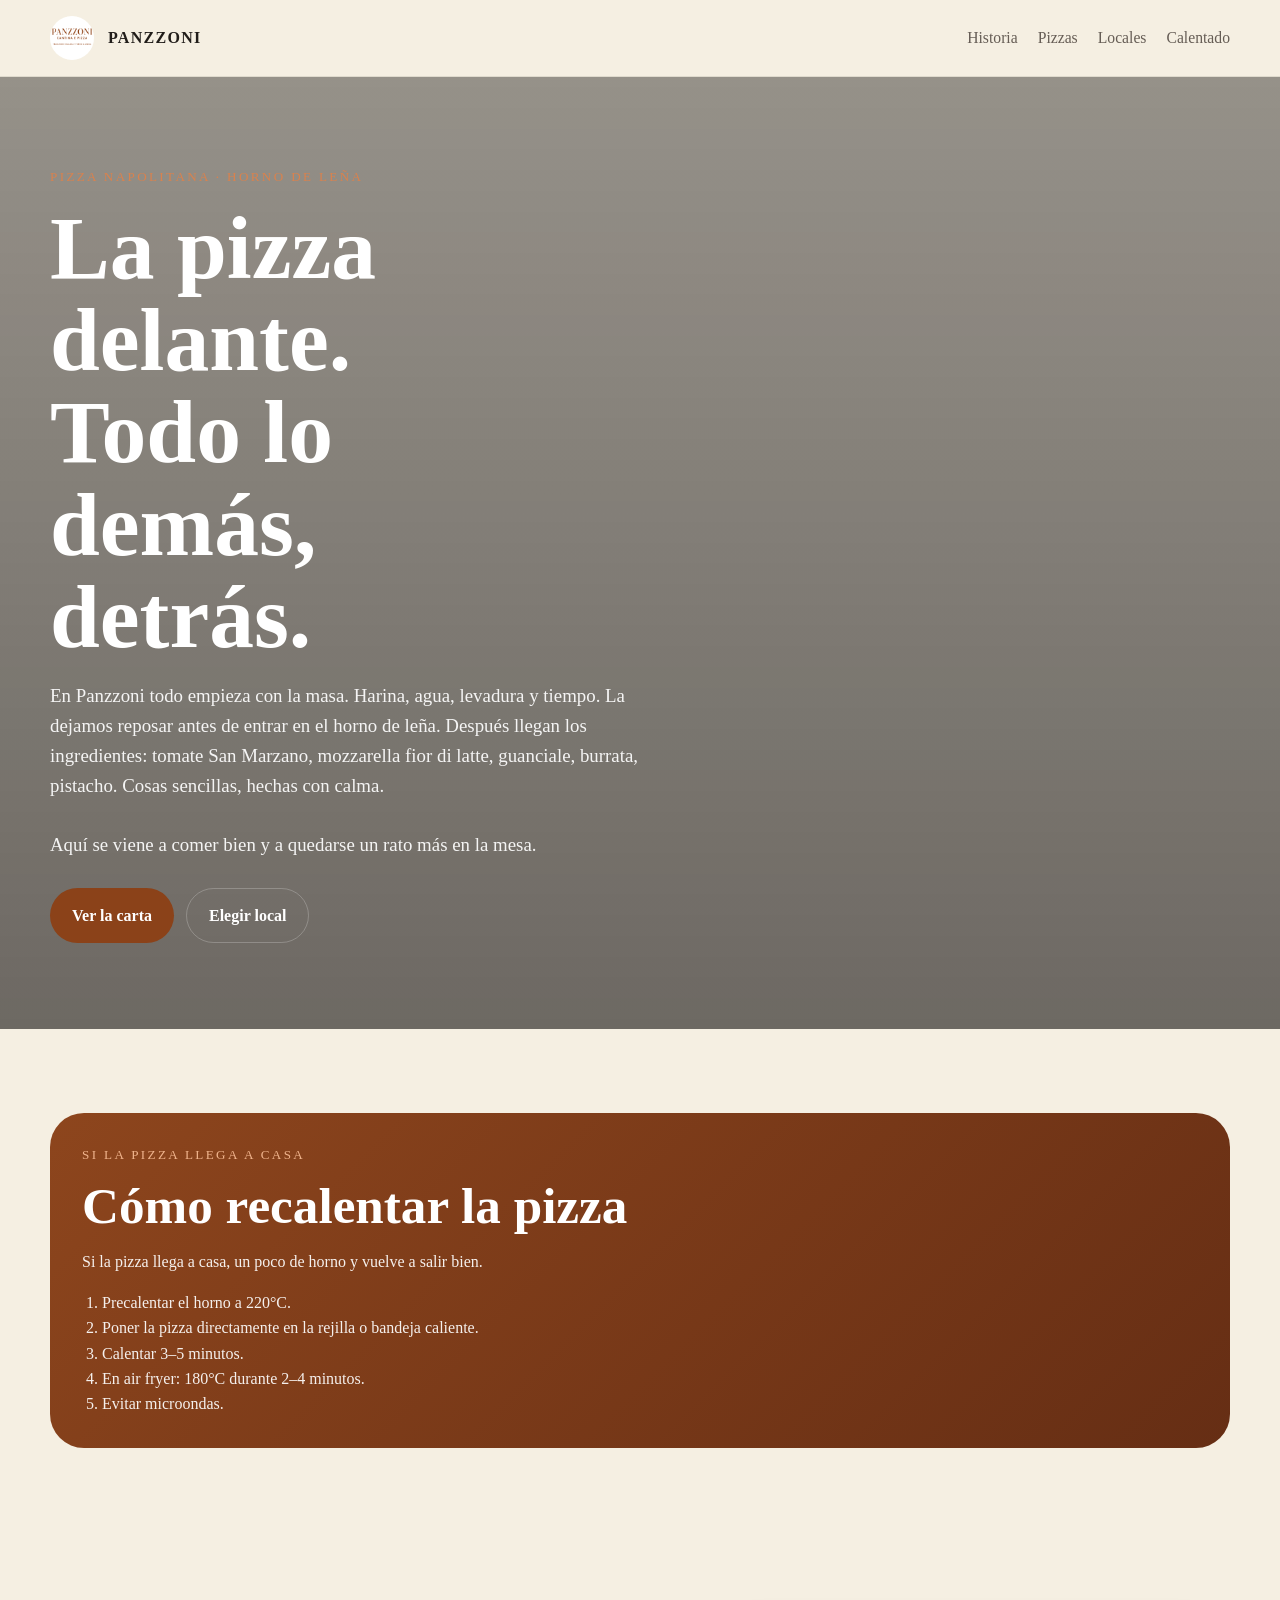
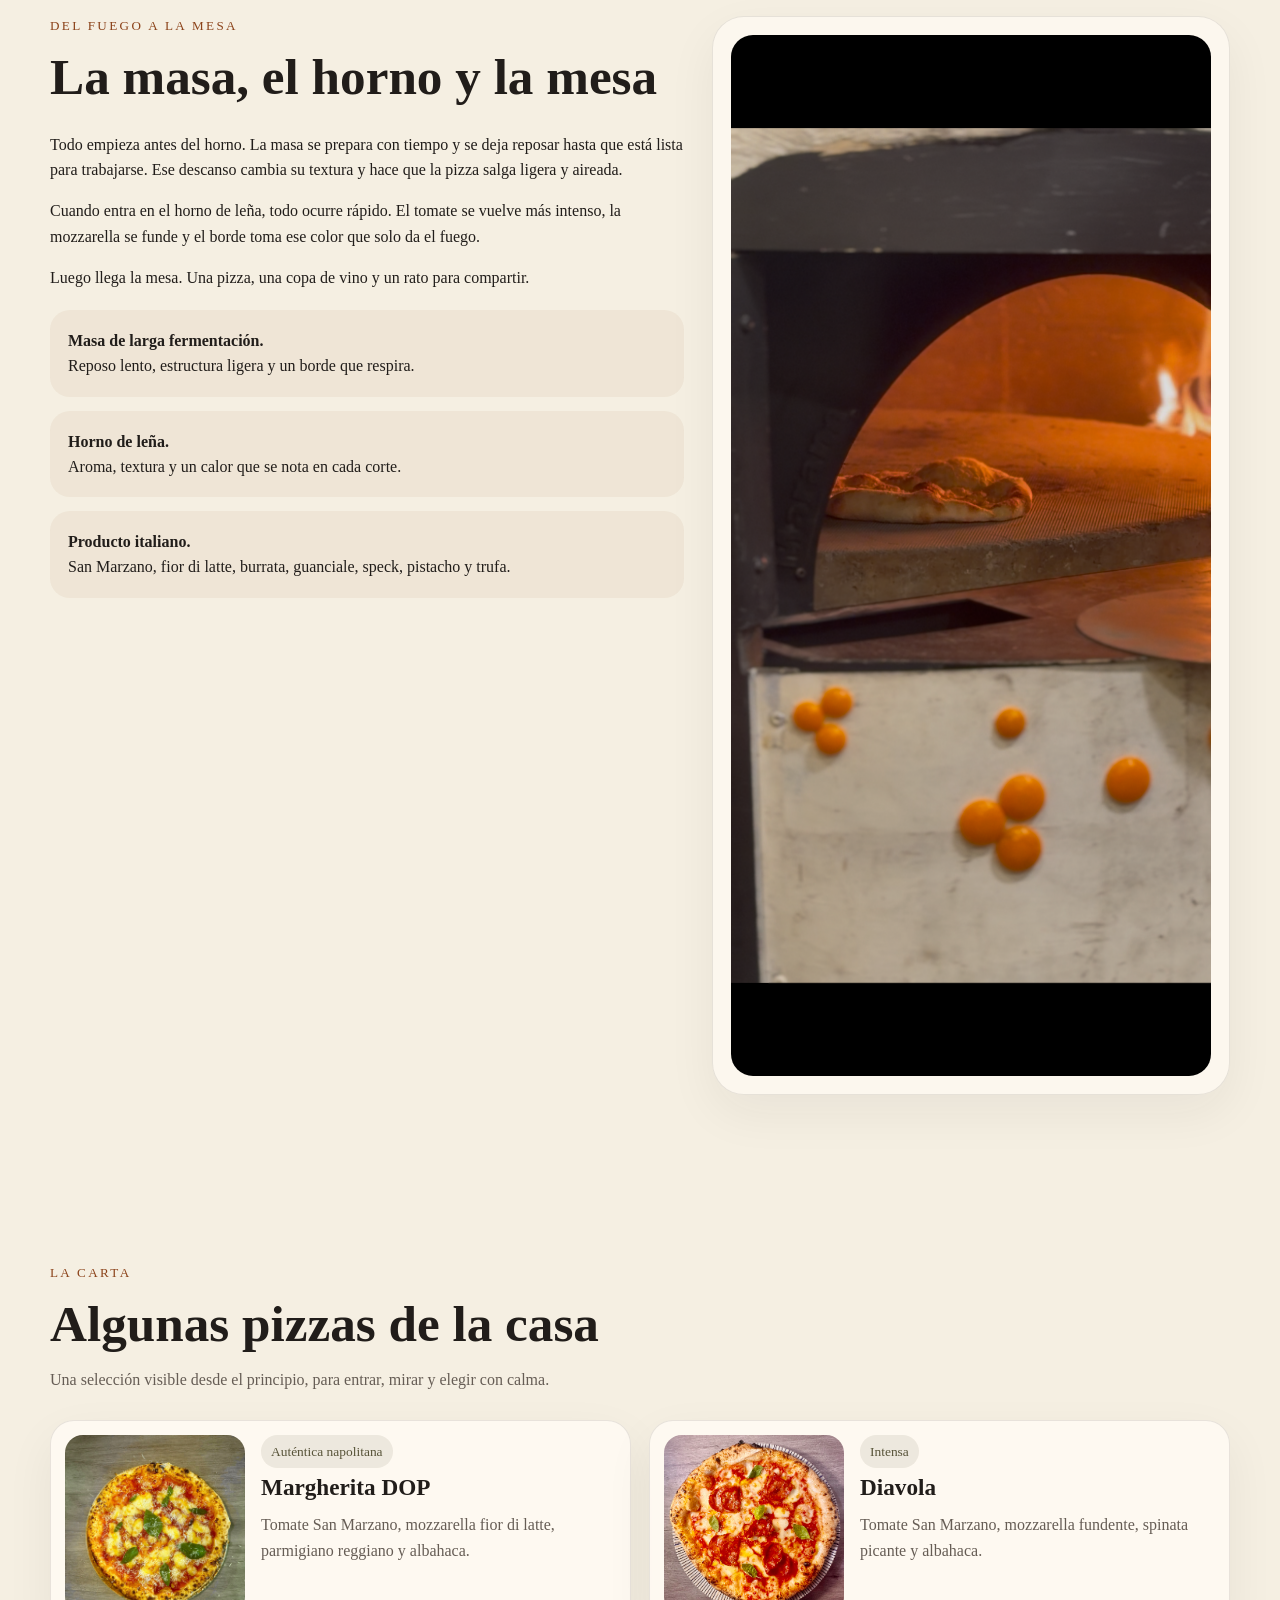
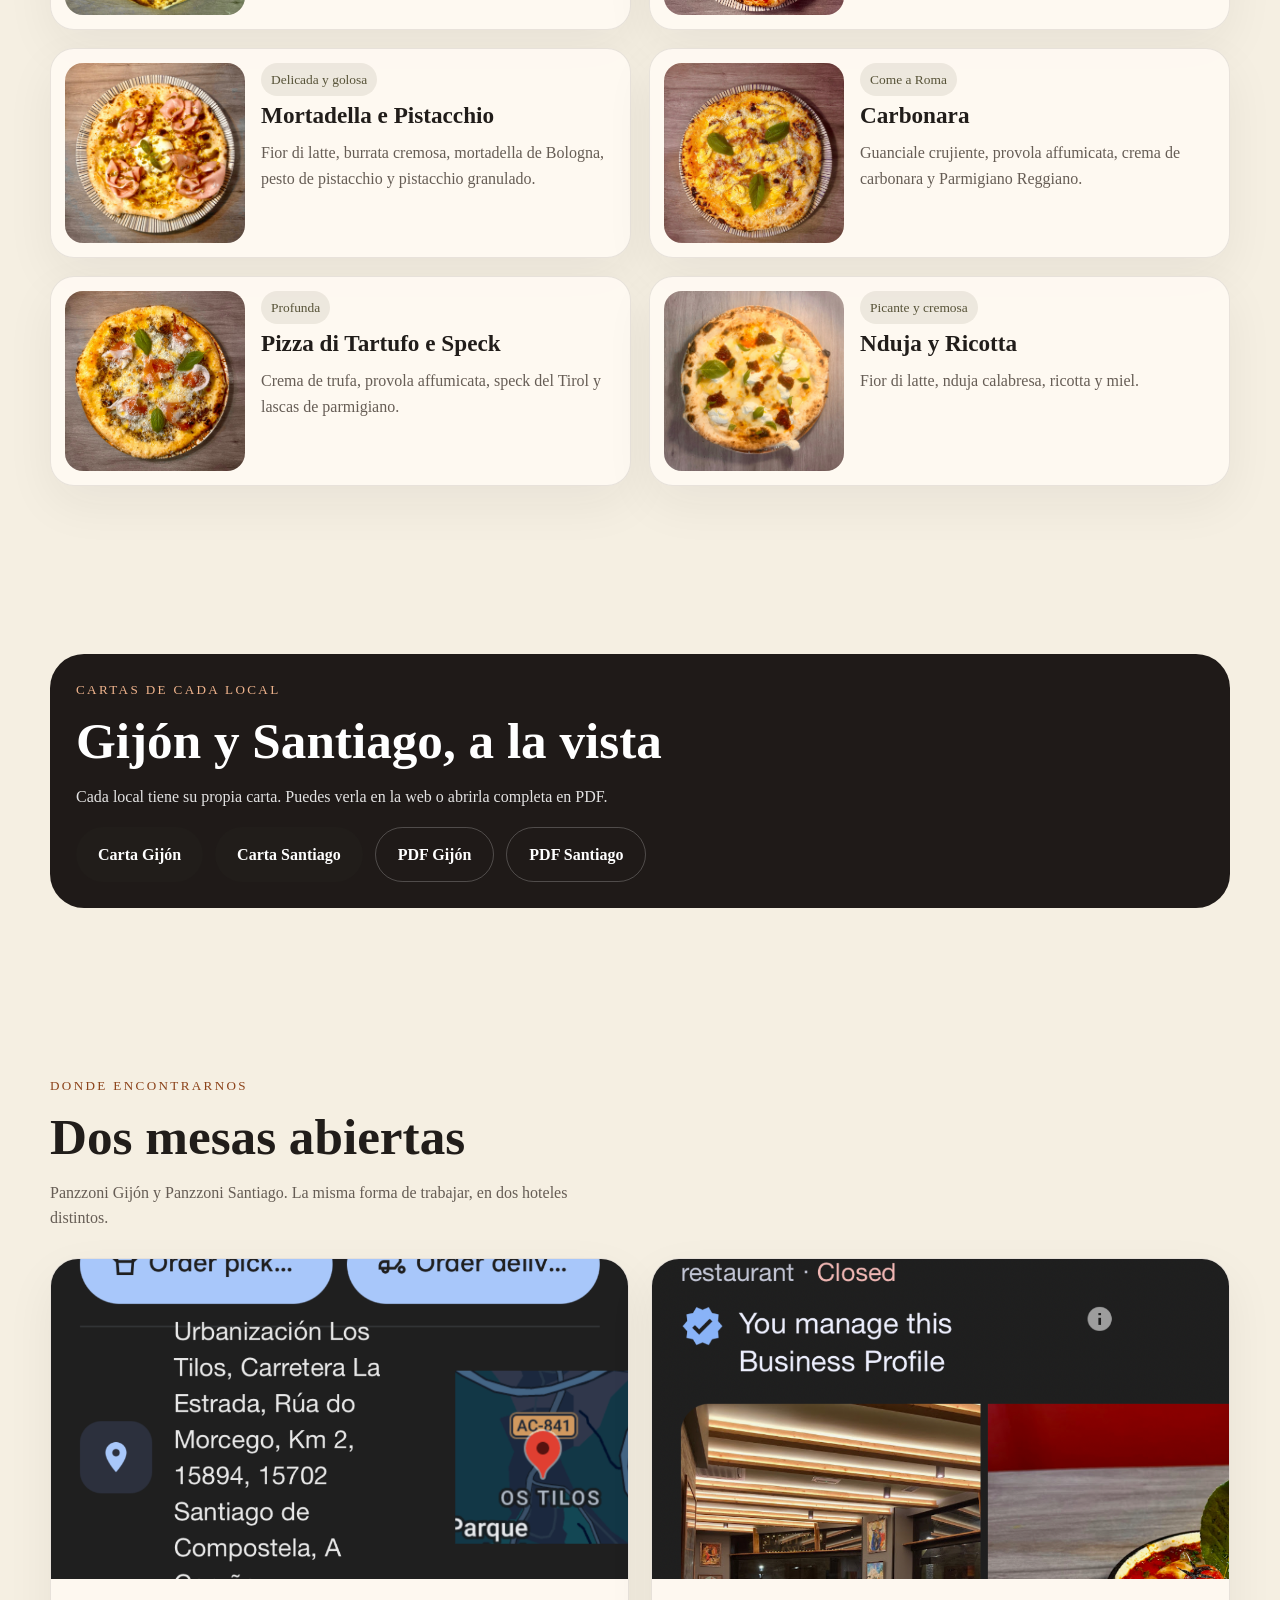
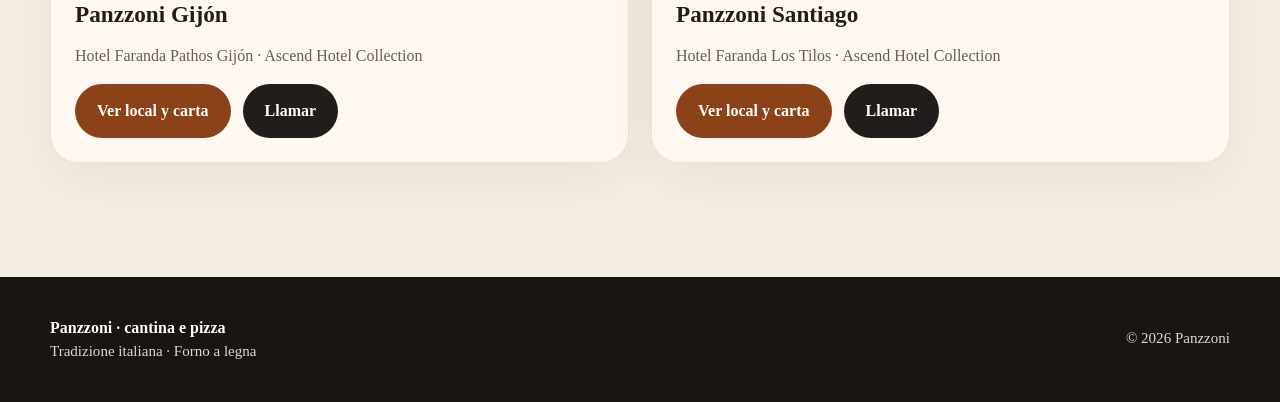
==== commit 5ccac970: "web completa panzzoni" ====
--- a/index.html
+++ b/index.html
@@ -1,140 +1,230 @@
-
-<!DOCTYPE html>
+<!doctype html>
 <html lang="es">
 <head>
 <meta charset="utf-8">
 <meta name="viewport" content="width=device-width, initial-scale=1">
 <title>Panzzoni</title>
+<meta name="description" content="Panzzoni">
 <link rel="stylesheet" href="assets/css/styles.css">
 </head>
-
 <body>
+<header class="topbar">
+  <div class="container nav">
+    <a class="brand" href="index.html">
+      <img src="assets/images/logo.png" alt="Logo Panzzoni">
+      <span>PANZZONI</span>
+    </a>
+    <nav class="nav-links">
+      <a href="#historia">Historia</a>
+      <a href="#menu">Pizzas</a>
+      <a href="#locales">Locales</a>
+      <a href="#calentado">Calentado</a>
+    </nav>
+  </div>
+</header>
 
 <section class="hero">
-<div class="container">
-
-<h1>La pizza delante. <br>Todo lo demás, detrás.</h1>
-
-<p>
-En Panzzoni todo empieza con la masa.
-
-Harina, agua, levadura y tiempo.
-La dejamos reposar lo que necesita antes de entrar en el horno de leña.
-
-Después llegan los ingredientes.
-Tomate San Marzano, mozzarella fior di latte, guanciale, burrata, pistacho.
-
-Cosas sencillas, hechas con calma.
-Aquí se viene a comer bien y a quedarse un rato más en la mesa.
-</p>
-
-<a class="btn" href="#pizzas">Ver pizzas</a>
-<a class="btn" href="#locales">Elegir local</a>
-
-</div>
-</section>
-
-<section class="section container">
-
-<h2>La masa, el horno y la mesa</h2>
-
-<p>
-Todo empieza antes del horno.
-
-La masa se prepara con tiempo y se deja reposar hasta que está lista para trabajarse.
-Ese descanso cambia su textura y hace que la pizza salga ligera y aireada.
-
-Cuando entra en el horno de leña todo ocurre rápido.
-El tomate se vuelve más intenso,
-la mozzarella se funde
-y el borde toma ese color que solo da el fuego.
-
-Luego llega la mesa.
-Una pizza, una copa de vino,
-y un rato para compartir.
-</p>
-
-</section>
-
-<section class="section container" id="pizzas">
-
-<h2>Algunas pizzas de la casa</h2>
-
-<div class="grid">
-
-<div class="card pizza">
-<img src="assets/images/margherita-dop.jpg">
-<h3>Margherita</h3>
-<p>Tomate San Marzano, mozzarella fior di latte y albahaca.</p>
-</div>
-
-<div class="card pizza">
-<img src="assets/images/diavola.png">
-<h3>Diavola</h3>
-<p>Mozzarella fundente y salame picante.</p>
-</div>
-
-<div class="card pizza">
-<img src="assets/images/mortadella-pistacchio.jpg">
-<h3>Mortadella e Pistacchio</h3>
-<p>Burrata cremosa, mortadella y pistacho.</p>
-</div>
-
-<div class="card pizza">
-<img src="assets/images/carbonara-autentica.jpg">
-<h3>Carbonara</h3>
-<p>Guanciale crujiente y Parmigiano Reggiano.</p>
-</div>
-
-</div>
-
-</section>
-
-<section class="section container" id="locales">
-
-<h2>Donde encontrarnos</h2>
-
-<div class="grid">
-
-<div class="card">
-<h3>Panzzoni Gijón</h3>
-<p>Hotel Faranda Pathos Gijón · Ascend Hotel Collection</p>
-<a class="btn" href="gijon.html">Ver local</a>
-<a class="btn" href="tel:+34984349855">Llamar</a>
-</div>
-
-<div class="card">
-<h3>Panzzoni Santiago</h3>
-<p>Hotel Faranda Los Tilos · Ascend Hotel Collection</p>
-<a class="btn" href="santiago.html">Ver local</a>
-<a class="btn" href="tel:+34674510690">Llamar</a>
-</div>
-
-</div>
-
-</section>
-
-<section class="section container">
-
-<h2>Si la pizza llega a casa</h2>
-
-<p>
-Para devolverle el horno:
-</p>
-
-<ol>
-<li>Precalentar horno a 220°C</li>
-<li>Poner la pizza directamente en rejilla o bandeja caliente</li>
-<li>Calentar 3–5 minutos</li>
-<li>Air fryer 180°C durante 2–4 minutos</li>
-<li>Evitar microondas</li>
-</ol>
-
-</section>
-
-<div class="footer">
-Panzzoni · cantina e pizza
-</div>
-
+  <div class="container">
+    <div class="kicker">Pizza napolitana · horno de leña</div>
+    <h1>La pizza delante. Todo lo demás, detrás.</h1>
+    <p class="lead">
+      En Panzzoni todo empieza con la masa. Harina, agua, levadura y tiempo.
+      La dejamos reposar antes de entrar en el horno de leña. Después llegan los ingredientes:
+      tomate San Marzano, mozzarella fior di latte, guanciale, burrata, pistacho.
+      Cosas sencillas, hechas con calma.
+      <br><br>
+      Aquí se viene a comer bien y a quedarse un rato más en la mesa.
+    </p>
+    <div class="hero-actions">
+      <a class="btn" href="#menu">Ver la carta</a>
+      <a class="btn-outline" href="#locales">Elegir local</a>
+    </div>
+  </div>
+</section>
+
+<section class="section" id="calentado">
+  <div class="container">
+    <div class="reheat">
+      <div class="kicker" style="color:#f0b48d">Si la pizza llega a casa</div>
+      <h2>Cómo recalentar la pizza</h2>
+      <p>Si la pizza llega a casa, un poco de horno y vuelve a salir bien.</p>
+      <ol>
+        <li>Precalentar el horno a 220°C.</li>
+        <li>Poner la pizza directamente en la rejilla o bandeja caliente.</li>
+        <li>Calentar 3–5 minutos.</li>
+        <li>En air fryer: 180°C durante 2–4 minutos.</li>
+        <li>Evitar microondas.</li>
+      </ol>
+    </div>
+  </div>
+</section>
+
+<section class="section" id="historia">
+  <div class="container grid-2">
+    <div>
+      <div class="section-header">
+        <div class="kicker">Del fuego a la mesa</div>
+        <h2>La masa, el horno y la mesa</h2>
+      </div>
+      <p>
+        Todo empieza antes del horno. La masa se prepara con tiempo y se deja reposar
+        hasta que está lista para trabajarse. Ese descanso cambia su textura y hace
+        que la pizza salga ligera y aireada.
+      </p>
+      <p>
+        Cuando entra en el horno de leña, todo ocurre rápido. El tomate se vuelve
+        más intenso, la mozzarella se funde y el borde toma ese color que solo da el fuego.
+      </p>
+      <p>
+        Luego llega la mesa. Una pizza, una copa de vino y un rato para compartir.
+      </p>
+      <div class="story-points">
+        <div class="story-point"><strong>Masa de larga fermentación.</strong><br>Reposo lento, estructura ligera y un borde que respira.</div>
+        <div class="story-point"><strong>Horno de leña.</strong><br>Aroma, textura y un calor que se nota en cada corte.</div>
+        <div class="story-point"><strong>Producto italiano.</strong><br>San Marzano, fior di latte, burrata, guanciale, speck, pistacho y trufa.</div>
+      </div>
+    </div>
+    <div class="media-frame">
+      <img src="assets/images/story-oven-1.png" alt="Pizza en el horno">
+    </div>
+  </div>
+</section>
+
+<section class="section" id="menu">
+  <div class="container">
+    <div class="section-header">
+      <div class="kicker">La carta</div>
+      <h2>Algunas pizzas de la casa</h2>
+      <p>Una selección visible desde el principio, para entrar, mirar y elegir con calma.</p>
+    </div>
+    <div class="assortment">
+      
+        <article class="dish-card">
+          <img src="assets/images/margherita-dop.jpg" alt="Margherita DOP">
+          <div class="dish-copy">
+            <div class="dish-tag">Auténtica napolitana</div>
+            <h3>Margherita DOP</h3>
+            <p>Tomate San Marzano, mozzarella fior di latte, parmigiano reggiano y albahaca.</p>
+          </div>
+        </article>
+        
+
+        <article class="dish-card">
+          <img src="assets/images/diavola.png" alt="Diavola">
+          <div class="dish-copy">
+            <div class="dish-tag">Intensa</div>
+            <h3>Diavola</h3>
+            <p>Tomate San Marzano, mozzarella fundente, spinata picante y albahaca.</p>
+          </div>
+        </article>
+        
+
+        <article class="dish-card">
+          <img src="assets/images/mortadella-pistacchio.jpg" alt="Mortadella e Pistacchio">
+          <div class="dish-copy">
+            <div class="dish-tag">Delicada y golosa</div>
+            <h3>Mortadella e Pistacchio</h3>
+            <p>Fior di latte, burrata cremosa, mortadella de Bologna, pesto de pistacchio y pistacchio granulado.</p>
+          </div>
+        </article>
+        
+
+        <article class="dish-card">
+          <img src="assets/images/carbonara-autentica.jpg" alt="Carbonara">
+          <div class="dish-copy">
+            <div class="dish-tag">Come a Roma</div>
+            <h3>Carbonara</h3>
+            <p>Guanciale crujiente, provola affumicata, crema de carbonara y Parmigiano Reggiano.</p>
+          </div>
+        </article>
+        
+
+        <article class="dish-card">
+          <img src="assets/images/tartufo-speck.jpg" alt="Pizza di Tartufo e Speck">
+          <div class="dish-copy">
+            <div class="dish-tag">Profunda</div>
+            <h3>Pizza di Tartufo e Speck</h3>
+            <p>Crema de trufa, provola affumicata, speck del Tirol y lascas de parmigiano.</p>
+          </div>
+        </article>
+        
+
+        <article class="dish-card">
+          <img src="assets/images/nduja-ricotta.jpg" alt="Nduja y Ricotta">
+          <div class="dish-copy">
+            <div class="dish-tag">Picante y cremosa</div>
+            <h3>Nduja y Ricotta</h3>
+            <p>Fior di latte, nduja calabresa, ricotta y miel.</p>
+          </div>
+        </article>
+        
+    </div>
+  </div>
+</section>
+
+<section class="section">
+  <div class="container">
+    <div class="menu-band">
+      <div class="section-header" style="margin-bottom:18px">
+        <div class="kicker" style="color:#f0b48d">Cartas de cada local</div>
+        <h2 style="margin-bottom:10px">Gijón y Santiago, a la vista</h2>
+        <p>Cada local tiene su propia carta. Puedes verla en la web o abrirla completa en PDF.</p>
+      </div>
+      <div class="menu-links">
+        <a class="btn-dark" href="gijon.html">Carta Gijón</a>
+        <a class="btn-dark" href="santiago.html">Carta Santiago</a>
+        <a class="btn-outline" href="assets/docs/carta-gijon.pdf" target="_blank">PDF Gijón</a>
+        <a class="btn-outline" href="assets/docs/carta-santiago.pdf" target="_blank">PDF Santiago</a>
+      </div>
+    </div>
+  </div>
+</section>
+
+<section class="section" id="locales">
+  <div class="container">
+    <div class="section-header">
+      <div class="kicker">Donde encontrarnos</div>
+      <h2>Dos mesas abiertas</h2>
+      <p>Panzzoni Gijón y Panzzoni Santiago. La misma forma de trabajar, en dos hoteles distintos.</p>
+    </div>
+
+    <div class="locations">
+      <article class="location-card">
+        <img src="assets/images/local-gijon.png" alt="Panzzoni Gijón">
+        <div class="inner">
+          <h3>Panzzoni Gijón</h3>
+          <p>Hotel Faranda Pathos Gijón · Ascend Hotel Collection</p>
+          <div class="cta-row">
+            <a class="btn" href="gijon.html">Ver local y carta</a>
+            <a class="btn-dark" href="tel:+34984349855">Llamar</a>
+          </div>
+        </div>
+      </article>
+
+      <article class="location-card">
+        <img src="assets/images/local-santiago.png" alt="Panzzoni Santiago">
+        <div class="inner">
+          <h3>Panzzoni Santiago</h3>
+          <p>Hotel Faranda Los Tilos · Ascend Hotel Collection</p>
+          <div class="cta-row">
+            <a class="btn" href="santiago.html">Ver local y carta</a>
+            <a class="btn-dark" href="tel:+34674510690">Llamar</a>
+          </div>
+        </div>
+      </article>
+    </div>
+  </div>
+</section>
+
+<footer class="footer">
+  <div class="container footer-grid">
+    <div>
+      <strong>Panzzoni · cantina e pizza</strong>
+      <div class="small">Tradizione italiana · Forno a legna</div>
+    </div>
+    <div class="small">© <span data-year></span> Panzzoni</div>
+  </div>
+</footer>
+<script src="assets/js/site.js"></script>
 </body>
-</html>
+</html>
--- a/assets/css/styles.css
+++ b/assets/css/styles.css
@@ -1,79 +1,107 @@
 
+:root{
+  --bg:#f5efe2;
+  --paper:#fffaf3;
+  --ink:#211d1a;
+  --muted:#665d55;
+  --terracotta:#8b4219;
+  --olive:#575338;
+  --line:rgba(33,29,26,.10);
+  --radius:28px;
+  --max:1180px;
+  --shadow:0 18px 50px rgba(33,29,26,.06);
+}
+*{box-sizing:border-box}
+html{scroll-behavior:smooth}
 body{
-margin:0;
-font-family:Georgia, 'Times New Roman', serif;
-background:#f5efe2;
-color:#1f1b17;
-line-height:1.6;
+  margin:0;
+  font-family:Georgia,"Times New Roman",serif;
+  background:var(--bg);
+  color:var(--ink);
+  line-height:1.58;
 }
-
-.container{
-max-width:1100px;
-margin:auto;
-padding:40px 20px;
+img{display:block;max-width:100%}
+a{text-decoration:none;color:inherit}
+.container{width:min(var(--max),calc(100% - 36px));margin:0 auto}
+.topbar{
+  position:sticky;top:0;z-index:60;
+  background:rgba(245,239,226,.92);
+  backdrop-filter:blur(10px);
+  border-bottom:1px solid var(--line);
 }
-
+.nav{display:flex;align-items:center;justify-content:space-between;gap:18px;padding:16px 0}
+.brand{display:flex;align-items:center;gap:14px;font-weight:700;letter-spacing:.08em}
+.brand img{width:44px;height:44px;object-fit:contain;border-radius:50%;background:#fff}
+.nav-links{display:flex;gap:20px;flex-wrap:wrap}
+.nav-links a{color:var(--muted);font-size:.98rem}
 .hero{
-min-height:90vh;
-display:flex;
-align-items:center;
-color:white;
-background:
-linear-gradient(rgba(0,0,0,0.45),rgba(0,0,0,0.55)),
-url('../images/story-oven-2.png') center/cover no-repeat;
+  min-height:88vh;color:#fff;display:flex;align-items:center;
+  background:
+    linear-gradient(180deg, rgba(18,15,14,.42), rgba(18,15,14,.60)),
+    url('assets/images/story-oven-2.png') center/cover no-repeat;
 }
-
-h1{
-font-size:56px;
-margin:0 0 20px 0;
+.hero .container{padding:90px 0 86px}
+.kicker{font-size:.82rem;text-transform:uppercase;letter-spacing:.18em;color:var(--terracotta);margin-bottom:14px}
+.hero .kicker{color:#d9824e}
+h1,h2,h3{line-height:1.03;margin:0 0 12px}
+h1{font-size:clamp(3rem,7vw,5.9rem);max-width:10ch}
+h2{font-size:clamp(2rem,4vw,3.2rem)}
+h3{font-size:1.45rem}
+.lead{max-width:64ch;font-size:1.18rem;color:rgba(255,255,255,.92);margin:18px 0 28px}
+.hero-actions,.cta-row,.menu-links{display:flex;gap:12px;flex-wrap:wrap}
+.btn,.btn-dark,.btn-outline{
+  display:inline-flex;align-items:center;justify-content:center;
+  padding:14px 22px;border-radius:999px;font-weight:700;transition:.2s ease
 }
-
-h2{
-font-size:36px;
-margin-bottom:20px;
+.btn{background:var(--terracotta);color:#fff}
+.btn-dark{background:var(--ink);color:#fff}
+.btn-outline{border:1px solid rgba(255,255,255,.22);color:#fff;background:transparent}
+.btn-outline.dark{border:1px solid var(--line);color:var(--ink);background:transparent}
+.section{padding:84px 0}
+.section-header{margin-bottom:28px}
+.section-header p{max-width:68ch;color:var(--muted)}
+.grid-2{display:grid;grid-template-columns:1.1fr .9fr;gap:28px}
+.story-points{display:grid;gap:14px;margin-top:20px}
+.story-point{padding:18px;border-radius:20px;background:rgba(139,66,25,.06)}
+.media-frame{border-radius:32px;background:rgba(255,250,243,.72);padding:18px;border:1px solid var(--line);box-shadow:var(--shadow)}
+.media-frame img{border-radius:22px;width:100%;height:100%;object-fit:cover;min-height:480px}
+.reheat{
+  background:linear-gradient(135deg, rgba(139,66,25,.98), rgba(99,42,16,.98));
+  color:#fff;border-radius:34px;padding:32px
 }
-
-p{
-max-width:700px;
+.reheat p,.reheat li{color:rgba(255,255,255,.92)}
+.reheat ol{padding-left:20px;margin:10px 0 0}
+.assortment,.local-menu-grid{display:grid;grid-template-columns:repeat(2,minmax(0,1fr));gap:18px}
+.dish-card{
+  display:grid;grid-template-columns:180px 1fr;gap:16px;
+  background:rgba(255,250,243,.9);border:1px solid var(--line);
+  border-radius:24px;padding:14px;box-shadow:var(--shadow)
 }
-
-.section{
-padding:80px 0;
+.dish-card img{width:100%;height:180px;object-fit:cover;border-radius:18px}
+.dish-copy p{margin:8px 0 0;color:var(--muted)}
+.dish-tag{display:inline-block;padding:6px 10px;border-radius:999px;background:rgba(87,83,56,.10);color:var(--olive);font-size:.84rem;margin-bottom:8px}
+.menu-band{padding:26px;border-radius:34px;background:#1f1a18;color:#fff}
+.menu-band p{color:rgba(255,255,255,.88)}
+.locations{display:grid;grid-template-columns:repeat(2,minmax(0,1fr));gap:22px}
+.location-card{background:rgba(255,250,243,.86);border:1px solid var(--line);border-radius:28px;box-shadow:var(--shadow);overflow:hidden}
+.location-card img{width:100%;height:320px;object-fit:cover}
+.location-card .inner{padding:24px}
+.location-card p{color:var(--muted)}
+.local-hero{
+  min-height:70vh;display:flex;align-items:end;color:#fff;
 }
-
-.grid{
-display:grid;
-grid-template-columns:repeat(auto-fit,minmax(260px,1fr));
-gap:20px;
+.local-hero .container{padding:86px 0 64px}
+.card{
+  background:rgba(255,250,243,.86);border:1px solid var(--line);border-radius:28px;padding:24px;box-shadow:var(--shadow)
 }
-
-.card{
-background:white;
-border-radius:18px;
-padding:20px;
-box-shadow:0 10px 30px rgba(0,0,0,0.05);
+.footer{background:#181513;color:#fff;padding:38px 0;margin-top:30px}
+.footer-grid{display:grid;grid-template-columns:1fr auto;align-items:center;gap:14px}
+.small{font-size:.94rem;opacity:.84}
+@media (max-width:980px){
+  .grid-2,.assortment,.local-menu-grid,.locations,.footer-grid{grid-template-columns:1fr}
+  .dish-card{grid-template-columns:1fr}
+  .media-frame img{min-height:320px}
 }
-
-.pizza img{
-width:100%;
-border-radius:12px;
+@media (max-width:760px){
+  .nav{flex-direction:column;align-items:flex-start}
 }
-
-.btn{
-display:inline-block;
-padding:12px 20px;
-background:#8b4219;
-color:white;
-border-radius:999px;
-text-decoration:none;
-margin-right:10px;
-margin-top:10px;
-}
-
-.footer{
-background:#181513;
-color:white;
-text-align:center;
-padding:40px;
-margin-top:60px;
-}
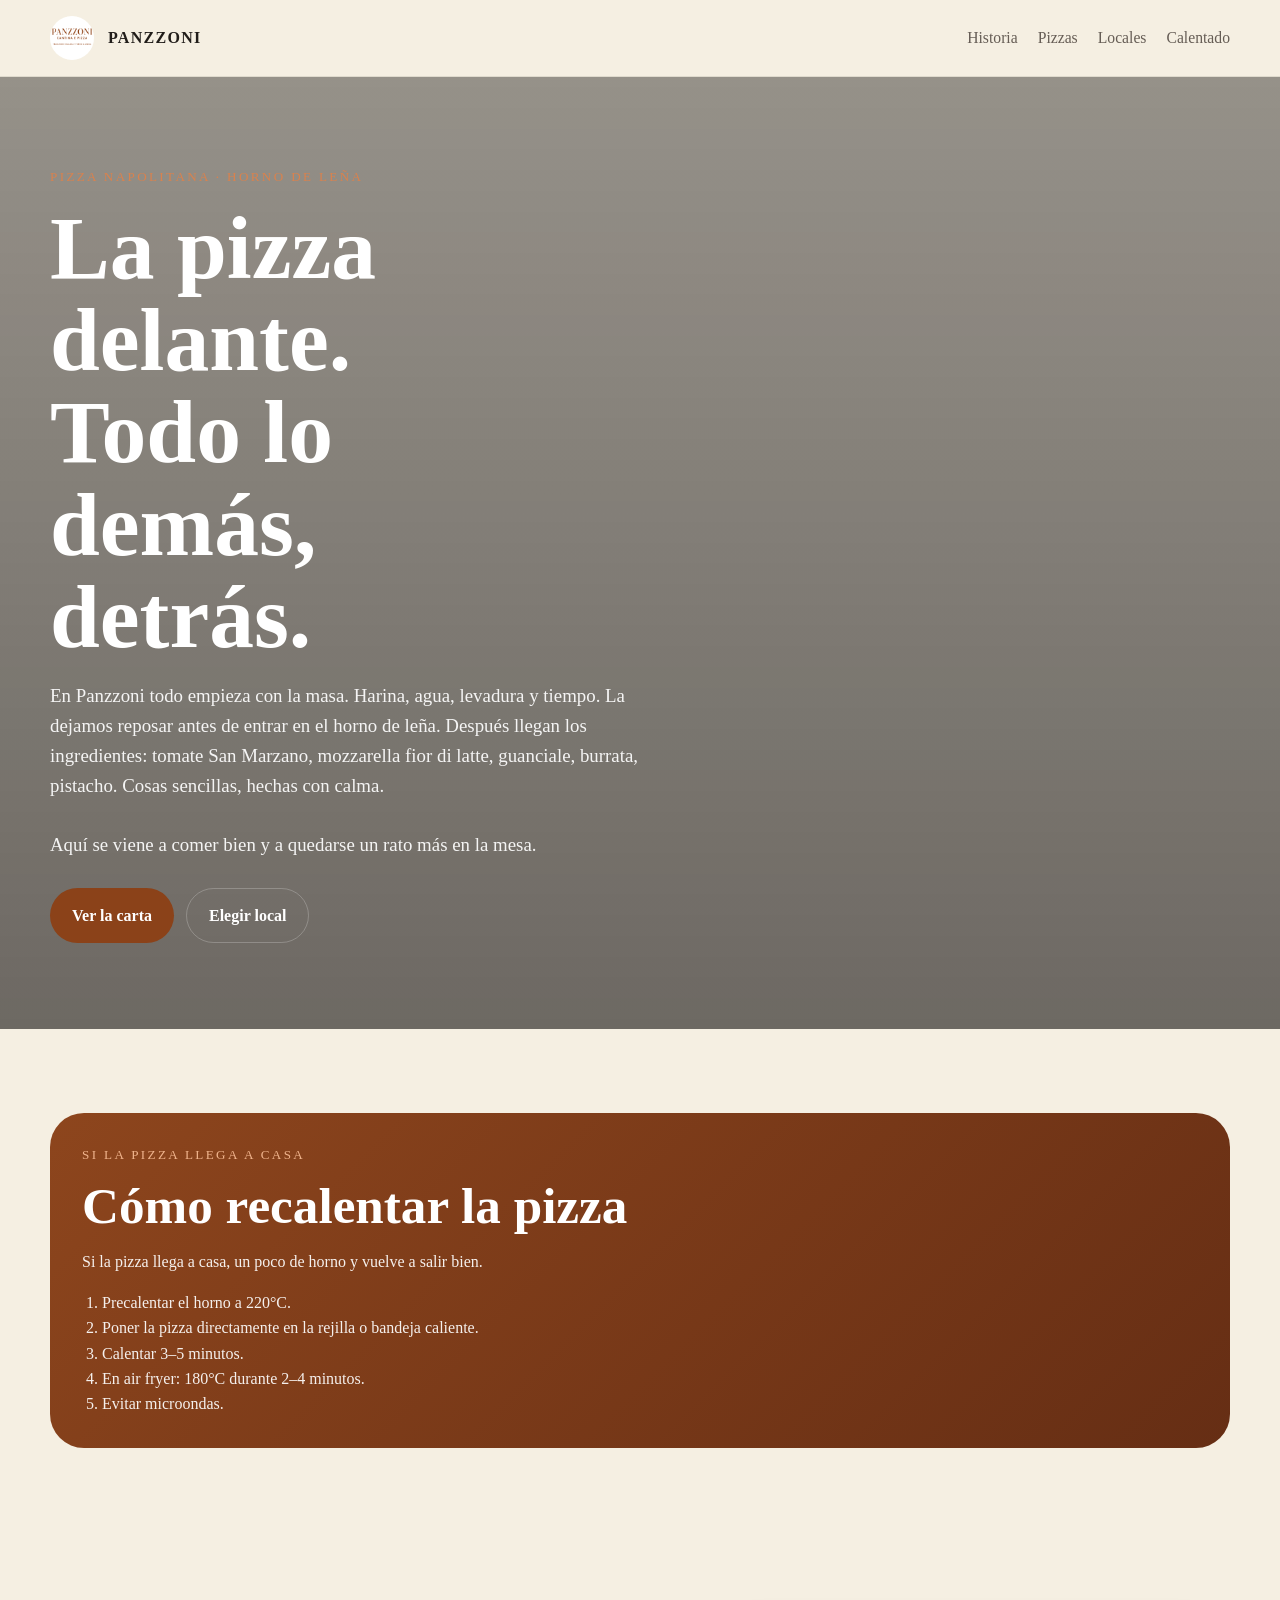
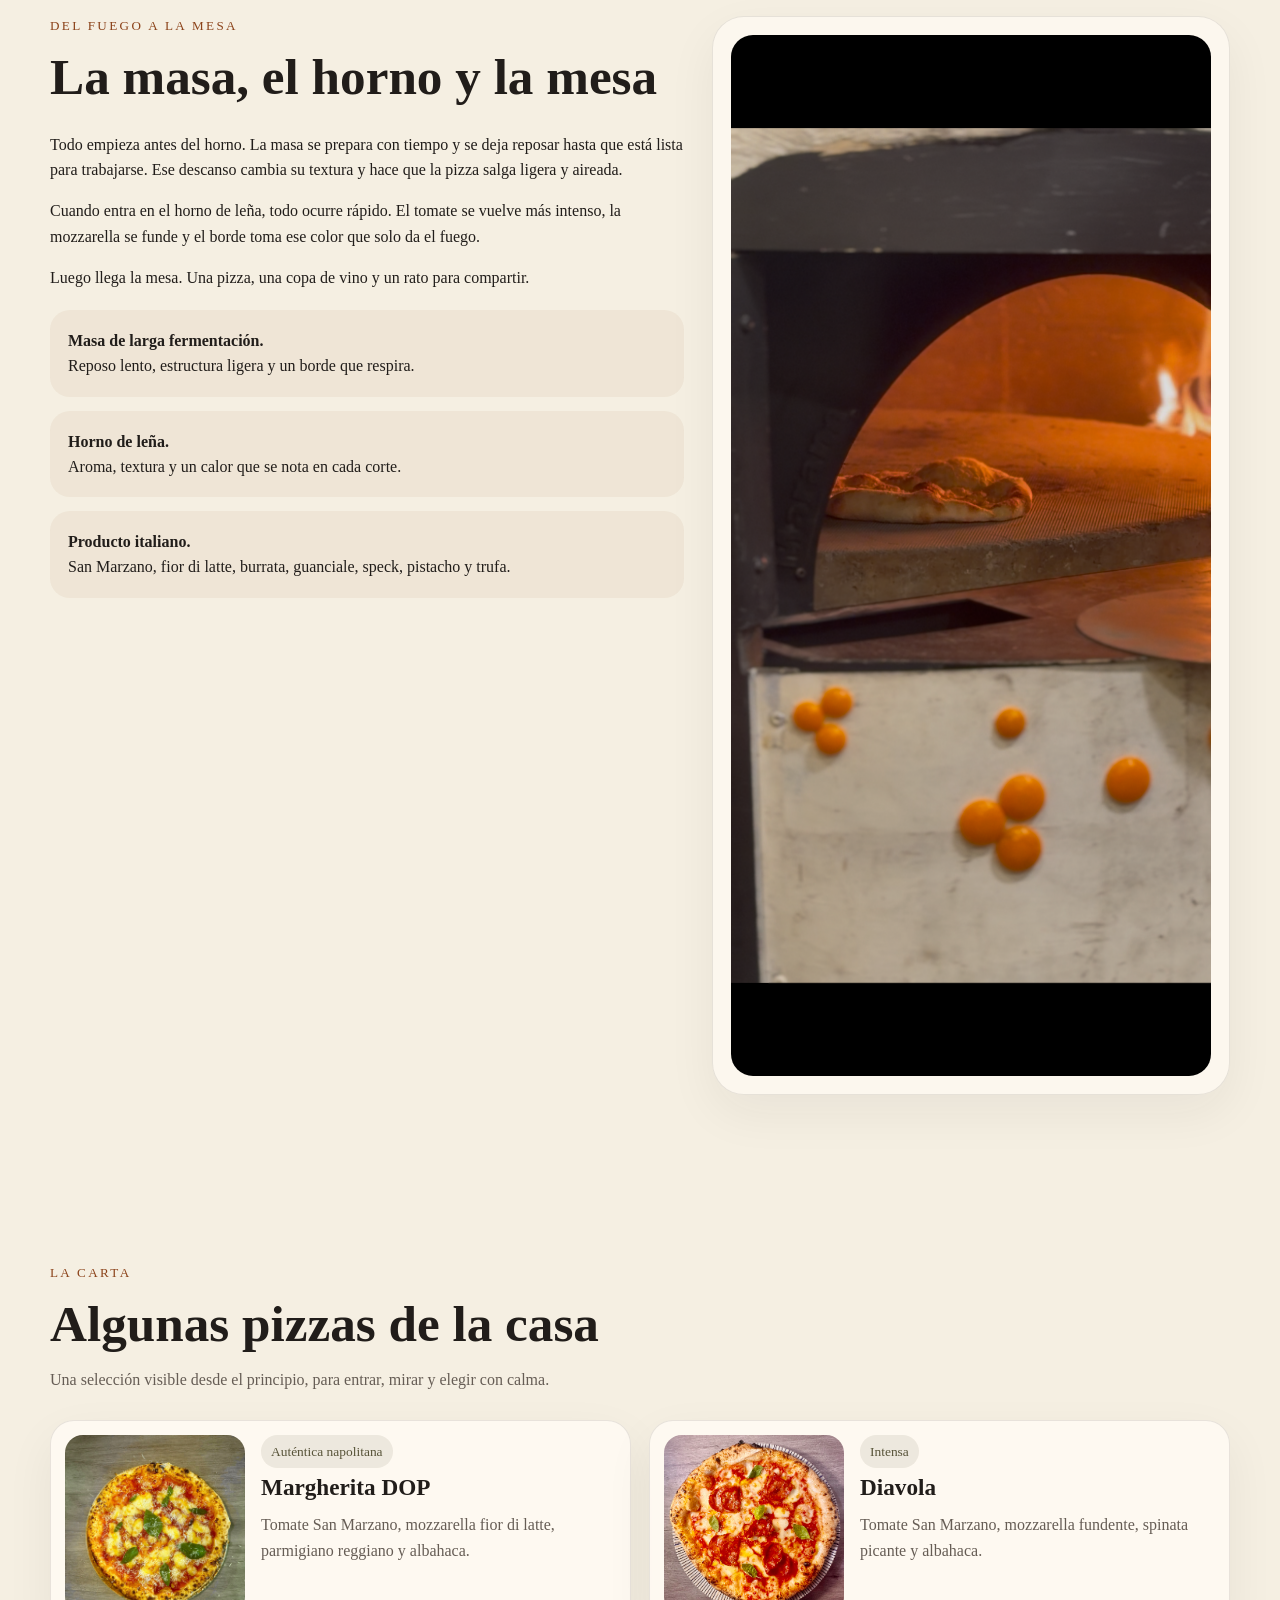
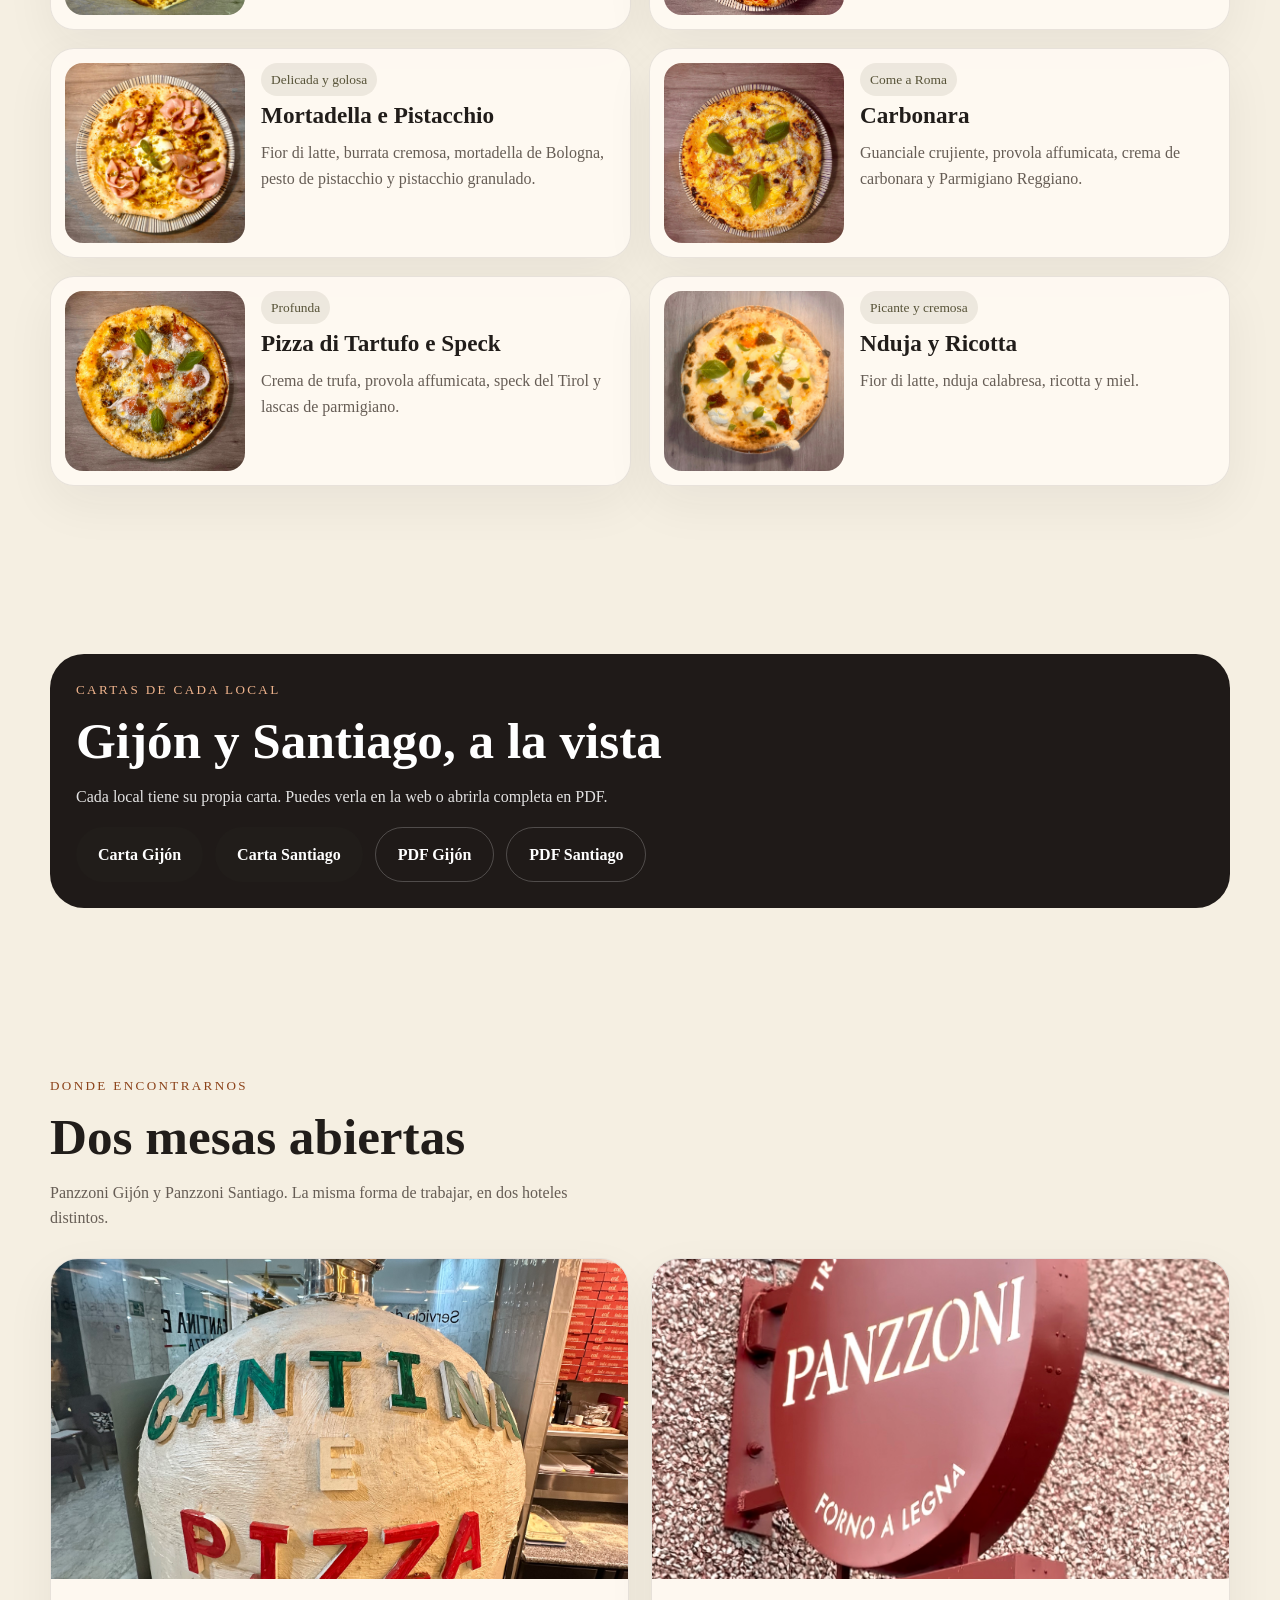
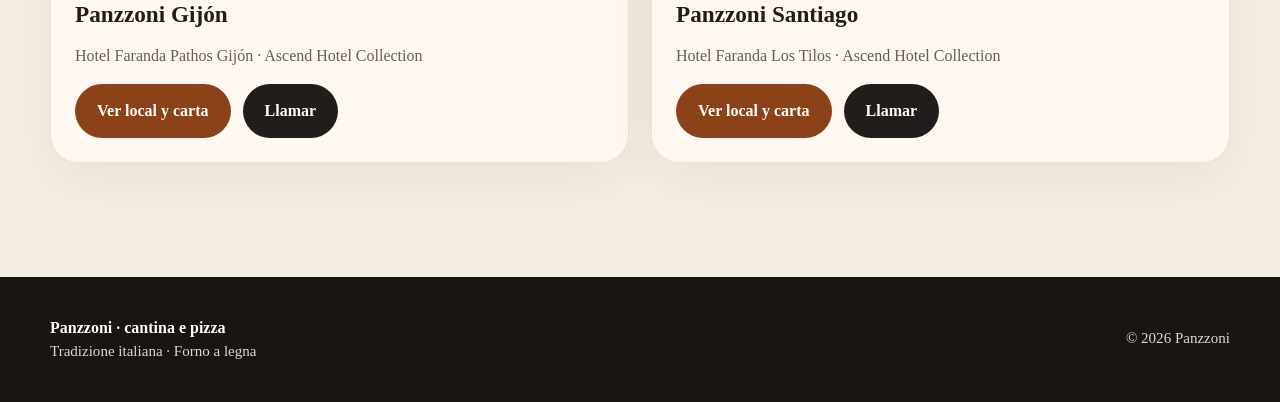
==== commit c31f78d2: "Update image file extensions for location cards" ====
--- a/index.html
+++ b/index.html
@@ -190,7 +190,7 @@
 
     <div class="locations">
       <article class="location-card">
-        <img src="assets/images/local-gijon.png" alt="Panzzoni Gijón">
+        <img src="assets/images/local-gijon.jpg" alt="Panzzoni Gijón">
         <div class="inner">
           <h3>Panzzoni Gijón</h3>
           <p>Hotel Faranda Pathos Gijón · Ascend Hotel Collection</p>
@@ -202,7 +202,7 @@
       </article>
 
       <article class="location-card">
-        <img src="assets/images/local-santiago.png" alt="Panzzoni Santiago">
+        <img src="assets/images/local-santiago.jpg" alt="Panzzoni Santiago">
         <div class="inner">
           <h3>Panzzoni Santiago</h3>
           <p>Hotel Faranda Los Tilos · Ascend Hotel Collection</p>
@@ -227,4 +227,4 @@
 </footer>
 <script src="assets/js/site.js"></script>
 </body>
-</html>+</html>
